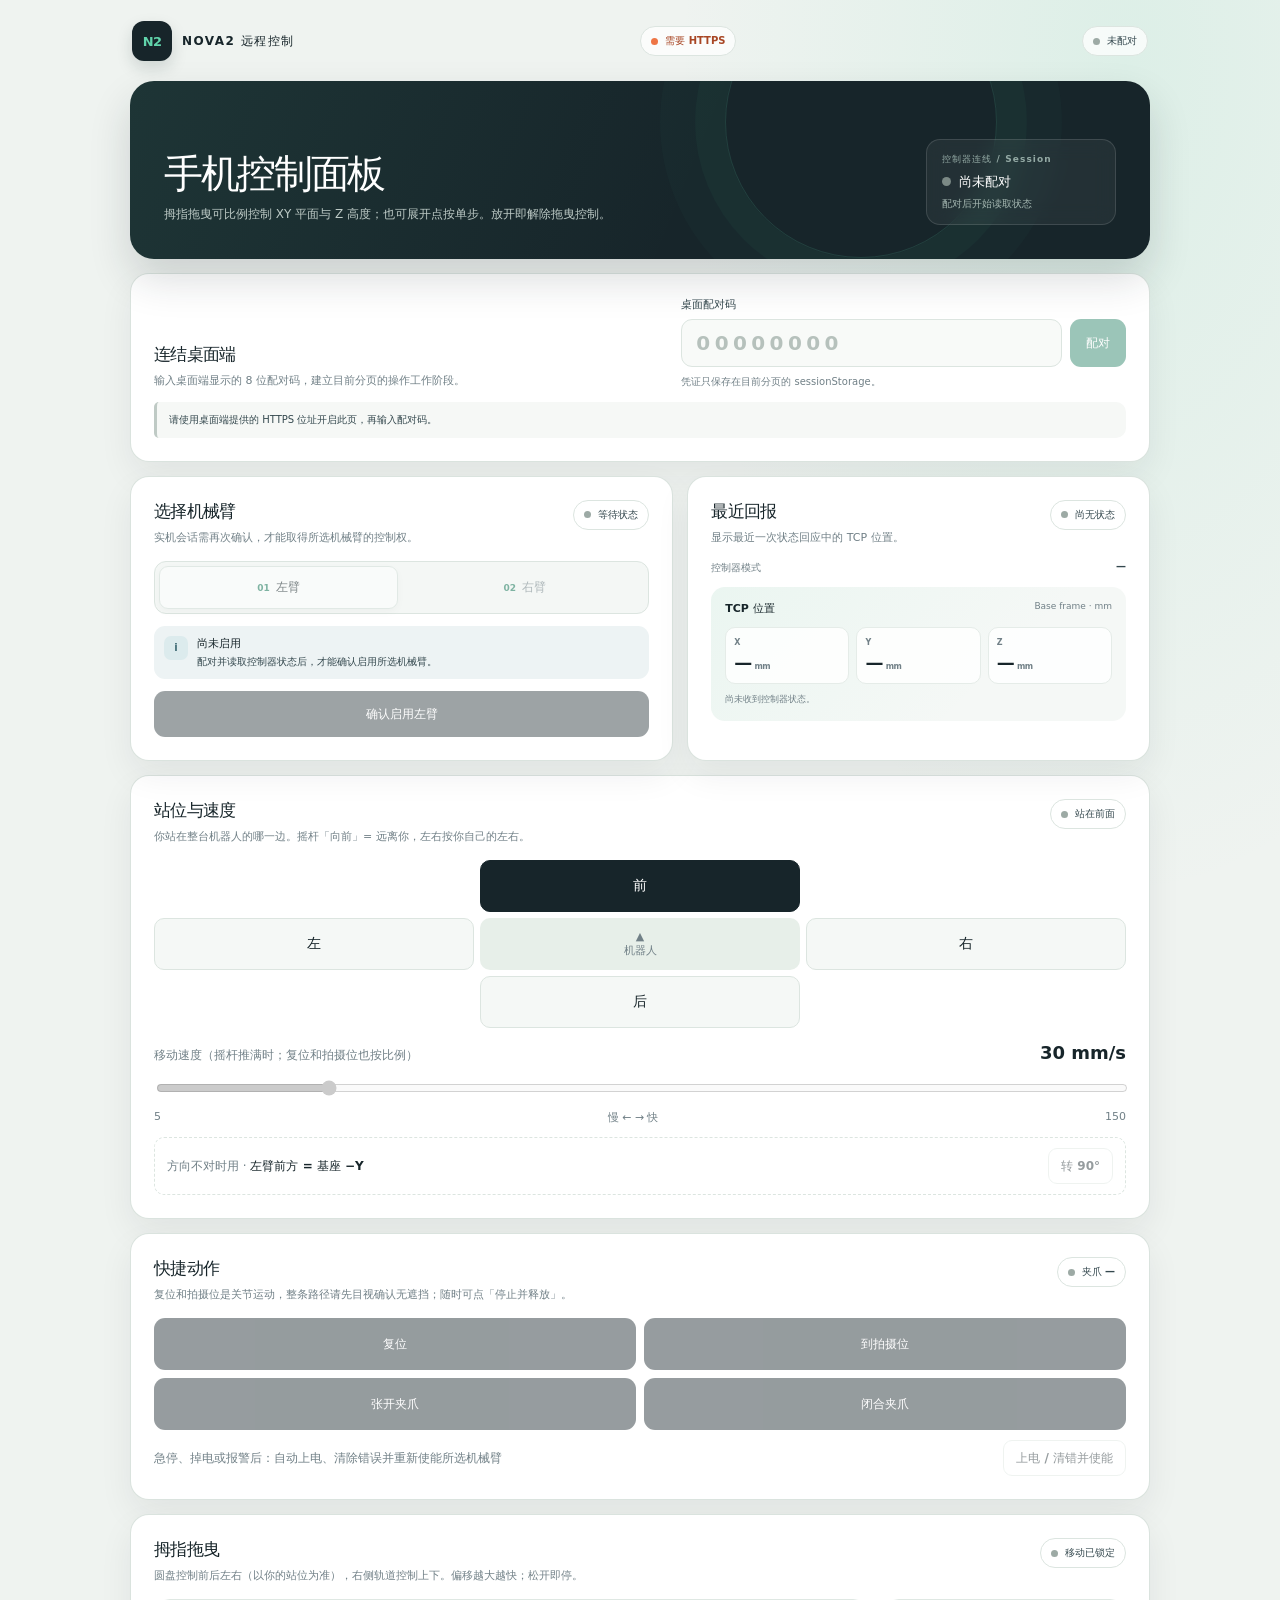
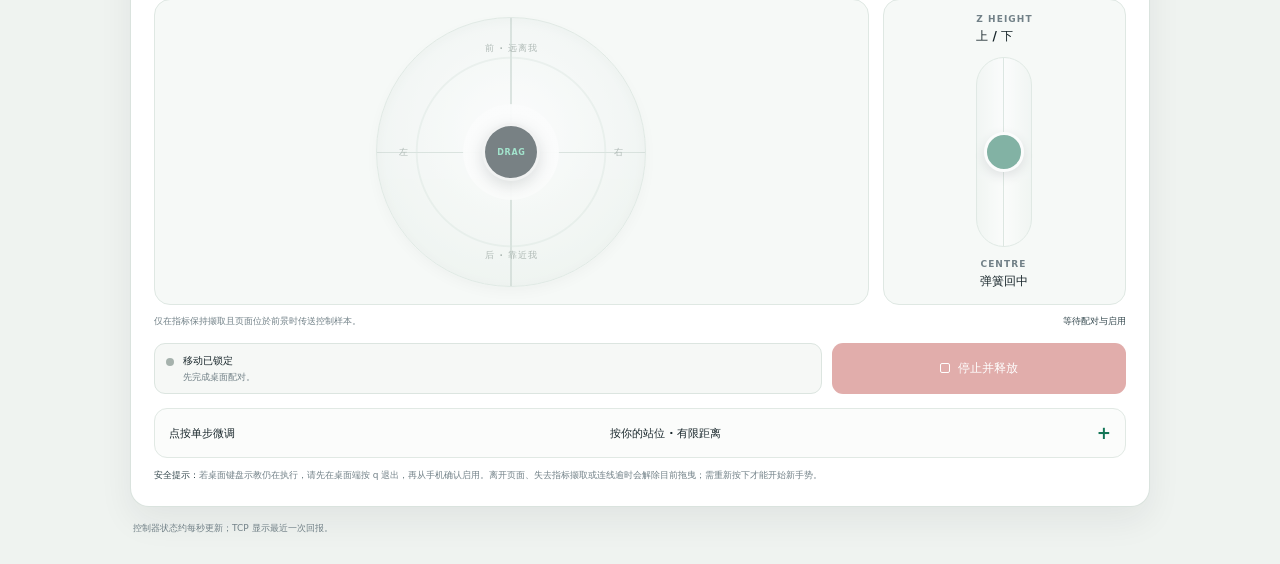
==== task_skills/mobile_remote.html @ 77308e6a "Add a phone remote for the Nova 2 arms with pairing and a Windows launcher Co-Authored-By: Claude Op" ====
<!doctype html>
<html lang="zh-Hans">
<head>
  <meta charset="utf-8">
  <meta name="viewport" content="width=device-width, initial-scale=1, viewport-fit=cover">
  <meta name="theme-color" content="#17252a">
  <title>Nova2｜手机控制面板</title>
  <style>
    :root {
      color-scheme: light;
      --ink: #17252a;
      --soft: #34484e;
      --muted: #718087;
      --paper: #eff3f0;
      --white: #fff;
      --line: #dce5e0;
      --green: #147657;
      --mint: #61d4ab;
      --green-pale: #e8f7ef;
      --orange: #ee7545;
      --orange-pale: #fff0e8;
      --red: #b83e38;
      --red-pale: #fff0ee;
      --shadow: 0 14px 34px rgba(23, 37, 42, .065);
      font-family: Inter, "Noto Sans TC", "PingFang TC", "Microsoft JhengHei", system-ui, sans-serif;
      font-synthesis: none;
      text-rendering: optimizeLegibility;
      -webkit-font-smoothing: antialiased;
      -moz-osx-font-smoothing: grayscale;
    }
    * { box-sizing: border-box; }
    body {
      min-width: 320px;
      min-height: 100vh;
      margin: 0;
      background:
        radial-gradient(ellipse at 88% 3%, rgba(97, 212, 171, .13), transparent 28rem),
        var(--paper);
      color: var(--ink);
    }
    button, input { font: inherit; }
    button { -webkit-tap-highlight-color: transparent; }
    button:focus-visible, input:focus-visible, [tabindex="0"]:focus-visible {
      outline: 3px solid rgba(20, 118, 87, .42);
      outline-offset: 3px;
    }
    [hidden] { display: none !important; }
    .shell {
      width: min(100% - 30px, 1020px);
      margin: 0 auto;
      padding: max(16px, env(safe-area-inset-top)) 0 max(28px, env(safe-area-inset-bottom));
    }
    .masthead {
      display: flex;
      align-items: center;
      justify-content: space-between;
      gap: 12px;
      padding: 5px 2px 20px;
    }
    .brand { display: flex; align-items: center; gap: 10px; min-width: 0; }
    .brand-mark {
      display: grid;
      width: 40px;
      height: 40px;
      flex: 0 0 auto;
      place-items: center;
      border-radius: 12px;
      background: var(--ink);
      color: var(--mint);
      font-size: 13px;
      font-weight: 900;
      letter-spacing: -.06em;
      box-shadow: 0 7px 16px rgba(23, 37, 42, .15);
    }
    .brand-name { display: block; font-size: 12px; font-weight: 900; letter-spacing: .12em; }
    .brand-caption { display: block; margin-top: 3px; color: var(--muted); font-size: 9px; font-weight: 800; letter-spacing: .15em; }
    .pill {
      display: inline-flex;
      align-items: center;
      gap: 7px;
      min-height: 30px;
      padding: 6px 10px;
      border: 1px solid var(--line);
      border-radius: 999px;
      background: rgba(255, 255, 255, .75);
      color: var(--soft);
      font-size: 10px;
      font-weight: 800;
      white-space: nowrap;
    }
    .pill::before { width: 7px; height: 7px; border-radius: 50%; background: #9daaa5; content: ""; }
    .pill.secure::before, .pill.live::before, .pill.ready::before { background: var(--green); }
    .pill.insecure { color: #a84624; }
    .pill.insecure::before, .pill.busy::before { background: var(--orange); }
    .pill.live, .pill.ready { border-color: #bde5d1; background: var(--green-pale); color: var(--green); }
    .pill.busy { border-color: #f0d2bf; background: var(--orange-pale); color: #a84624; }
    .pill.fault { border-color: #edc3be; background: var(--red-pale); color: var(--red); }
    .pill.fault::before { background: var(--red); }

    .hero {
      position: relative;
      display: flex;
      align-items: flex-end;
      justify-content: space-between;
      gap: 22px;
      overflow: hidden;
      min-height: 178px;
      padding: clamp(22px, 4vw, 34px);
      border-radius: 24px;
      background: linear-gradient(112deg, rgba(97, 212, 171, .09), transparent 56%), var(--ink);
      color: #fff;
      box-shadow: 0 20px 42px rgba(23, 37, 42, .16);
    }
    .hero::after {
      position: absolute;
      top: -95px;
      right: 15%;
      width: 270px;
      height: 270px;
      border: 1px solid rgba(97, 212, 171, .15);
      border-radius: 50%;
      box-shadow: 0 0 0 30px rgba(97, 212, 171, .035), 0 0 0 65px rgba(97, 212, 171, .025);
      content: "";
      pointer-events: none;
    }
    .hero-copy, .hero-status { position: relative; z-index: 1; }
    .eyebrow {
      margin: 0 0 8px;
      color: #92b7aa;
      font-size: 9px;
      font-weight: 900;
      letter-spacing: .18em;
      text-transform: uppercase;
    }
    h1, h2, h3, p { margin-top: 0; }
    .hero h1 { margin: 0; font-size: clamp(27px, 5vw, 39px); font-weight: 850; letter-spacing: -.06em; line-height: 1.08; }
    .hero-copy > p:last-child { max-width: 480px; margin: 10px 0 0; color: #bdcac6; font-size: 12px; line-height: 1.65; }
    .hero-status {
      min-width: 190px;
      padding: 13px 15px;
      border: 1px solid rgba(255, 255, 255, .13);
      border-radius: 14px;
      background: rgba(255, 255, 255, .055);
      backdrop-filter: blur(10px);
    }
    .hero-status-label { display: block; margin-bottom: 7px; color: #94aaa5; font-size: 9px; font-weight: 850; letter-spacing: .12em; }
    .hero-status-line { display: flex; align-items: center; gap: 8px; font-size: 13px; font-weight: 850; }
    .led { width: 9px; height: 9px; flex: 0 0 auto; border-radius: 50%; background: #7b8985; }
    .led.online { background: var(--mint); box-shadow: 0 0 12px rgba(97, 212, 171, .5); }
    .hero-status small { display: block; margin-top: 6px; color: #a6b8b2; font-size: 10px; }

    .panel {
      border: 1px solid rgba(216, 226, 221, .95);
      border-radius: 19px;
      background: var(--white);
      box-shadow: var(--shadow);
    }
    .pair-panel { margin-top: 14px; padding: clamp(17px, 3vw, 23px); }
    .pair-grid { display: grid; grid-template-columns: minmax(0, 1fr) minmax(250px, .88fr); align-items: end; gap: 22px; }
    .section-kicker { display: block; margin-bottom: 5px; color: var(--muted); font-size: 9px; font-weight: 900; letter-spacing: .15em; text-transform: uppercase; }
    .section-title { margin: 0; font-size: 17px; font-weight: 850; letter-spacing: -.04em; }
    .section-copy { margin: 6px 0 0; color: var(--muted); font-size: 11px; line-height: 1.55; }
    .code-label { display: block; margin-bottom: 7px; color: var(--soft); font-size: 11px; font-weight: 800; }
    .code-row { display: flex; gap: 8px; }
    .code-input {
      width: 100%;
      min-width: 0;
      height: 48px;
      padding: 0 14px;
      border: 1px solid var(--line);
      border-radius: 11px;
      background: #f8faf8;
      color: var(--ink);
      font-size: 20px;
      font-variant-numeric: tabular-nums;
      font-weight: 850;
      letter-spacing: .22em;
    }
    .code-input::placeholder { color: #b6c1bc; }
    .pair-help { margin: 7px 0 0; color: var(--muted); font-size: 10px; line-height: 1.5; }
    .paired {
      display: flex;
      align-items: center;
      gap: 11px;
      min-height: 51px;
      padding: 10px 13px;
      border: 1px solid #bfe6d3;
      border-radius: 12px;
      background: #f3fbf6;
    }
    .paired-icon {
      display: grid;
      width: 28px;
      height: 28px;
      flex: 0 0 auto;
      place-items: center;
      border-radius: 50%;
      background: #dff4e9;
      color: var(--green);
      font-weight: 900;
    }
    .paired strong { display: block; font-size: 11px; }
    .paired small { display: block; margin-top: 3px; color: var(--muted); font-size: 9px; }

    .button {
      display: inline-flex;
      align-items: center;
      justify-content: center;
      gap: 8px;
      min-height: 46px;
      padding: 0 16px;
      border: 0;
      border-radius: 11px;
      background: var(--ink);
      color: #fff;
      font-size: 12px;
      font-weight: 850;
      cursor: pointer;
      touch-action: manipulation;
      user-select: none;
      transition: background .14s ease, transform .14s ease, opacity .14s ease;
    }
    .button:hover:not(:disabled) { background: #2a4148; }
    .button:active:not(:disabled) { transform: translateY(1px) scale(.99); }
    .button:disabled { cursor: not-allowed; opacity: .42; }
    .button-green { background: var(--green); }
    .button-green:hover:not(:disabled) { background: #0f6348; }
    .button-red { background: var(--red); }
    .button-red:hover:not(:disabled) { background: #a4322e; }
    .button-block { width: 100%; }
    .button-short { min-height: 42px; flex: 0 0 auto; }
    .button-quiet { min-height: 38px; background: transparent; color: var(--soft); }
    .button-quiet:hover:not(:disabled) { background: #f1f5f2; color: var(--ink); }
    .notice {
      display: none;
      margin: 13px 0 0;
      padding: 10px 12px;
      border-left: 3px solid #bfcac5;
      border-radius: 5px 10px 10px 5px;
      background: #f6f8f6;
      color: var(--soft);
      font-size: 10px;
      line-height: 1.55;
      overflow-wrap: anywhere;
    }
    .notice.visible { display: block; }
    .notice.error { border-left-color: var(--red); background: var(--red-pale); color: #8f342e; }
    .notice.success { border-left-color: var(--green); background: var(--green-pale); color: #14583f; }

    .content-grid { display: grid; grid-template-columns: minmax(0, 1.08fr) minmax(285px, .92fr); gap: 14px; margin-top: 14px; }
    .control-panel, .feedback-panel { padding: clamp(17px, 3vw, 23px); }
    .panel-head { display: flex; align-items: flex-start; justify-content: space-between; gap: 10px; margin-bottom: 15px; }
    .panel-head .section-copy { max-width: 450px; }
    .arm-choices { display: grid; grid-template-columns: 1fr 1fr; gap: 7px; padding: 4px; border: 1px solid var(--line); border-radius: 12px; background: #f4f7f5; }
    .arm-choice {
      min-height: 43px;
      border: 1px solid transparent;
      border-radius: 9px;
      background: transparent;
      color: var(--muted);
      font-size: 12px;
      font-weight: 850;
      cursor: pointer;
      touch-action: manipulation;
    }
    .arm-choice[aria-pressed="true"] { border-color: #d0ddd7; background: #fff; color: var(--ink); box-shadow: 0 3px 8px rgba(23, 37, 42, .06); }
    .arm-choice:disabled { cursor: not-allowed; opacity: .52; }
    .arm-choice span { margin-right: 6px; color: var(--green); font-size: 9px; }
    .arm-hint { display: flex; align-items: flex-start; gap: 9px; min-height: 48px; margin: 12px 0; padding: 10px; border-radius: 11px; background: #edf3f4; color: var(--soft); font-size: 10px; line-height: 1.5; }
    .arm-hint b { display: block; margin-bottom: 2px; color: var(--ink); font-size: 11px; }
    .hint-dot { display: grid; width: 24px; height: 24px; flex: 0 0 auto; place-items: center; border-radius: 7px; background: #dcebed; color: #426d76; font-weight: 900; }

    .feedback-panel { display: flex; flex-direction: column; }
    .mode-row { display: flex; justify-content: space-between; gap: 12px; margin: 0 0 12px; }
    .mode-row span:first-child { color: var(--muted); font-size: 10px; font-weight: 700; }
    .mode-row span:last-child { color: var(--soft); font-size: 10px; font-weight: 850; text-align: right; }
    .pose-box { padding: 14px; border-radius: 14px; background: linear-gradient(135deg, rgba(97, 212, 171, .07), transparent 68%), #f5f8f6; }
    .pose-head { display: flex; justify-content: space-between; gap: 8px; margin-bottom: 11px; }
    .pose-head strong { font-size: 11px; }
    .pose-head span { color: var(--muted); font-size: 9px; }
    .pose-grid { display: grid; grid-template-columns: repeat(3, 1fr); gap: 7px; }
    .pose-cell { min-width: 0; padding: 10px 8px; border: 1px solid #e5ece8; border-radius: 10px; background: rgba(255, 255, 255, .86); }
    .pose-cell small { display: block; margin-bottom: 5px; color: var(--muted); font-size: 8px; font-weight: 900; letter-spacing: .13em; }
    .pose-cell strong { display: block; overflow: hidden; font-size: clamp(14px, 2vw, 18px); font-variant-numeric: tabular-nums; font-weight: 850; letter-spacing: -.04em; text-overflow: ellipsis; white-space: nowrap; }
    .pose-cell em { margin-left: 3px; color: var(--muted); font-size: 8px; font-style: normal; font-weight: 700; }
    .sync-copy { min-height: 14px; margin: 9px 0 0; color: var(--muted); font-size: 9px; line-height: 1.45; }
    .state-message { display: none; margin-top: 10px; padding: 9px 10px; border-radius: 9px; background: #f4f7f5; color: var(--soft); font-size: 10px; line-height: 1.5; overflow-wrap: anywhere; }
    .state-message.visible { display: block; }

    .joystick-panel { margin-top: 14px; padding: clamp(17px, 3vw, 23px); }
    .analog-head { display: flex; align-items: flex-start; justify-content: space-between; gap: 12px; margin-bottom: 15px; }
    .analog-head .section-copy { max-width: 490px; }
    .analog-grid { display: grid; grid-template-columns: minmax(0, 1fr) minmax(112px, .34fr); gap: 14px; }
    .pad-frame, .z-frame { position: relative; overflow: hidden; min-width: 0; border: 1px solid #dfe8e3; border-radius: 16px; background: #f6f9f7; }
    .pad-frame { display: grid; min-height: 276px; place-items: center; padding: 17px; }
    .xy-pad {
      position: relative;
      width: min(100%, 270px);
      aspect-ratio: 1;
      overflow: hidden;
      border: 1px solid #cfddd6;
      border-radius: 50%;
      background:
        radial-gradient(circle, rgba(255,255,255,.95) 0 25%, transparent 25.5%),
        radial-gradient(circle, transparent 0 49%, rgba(195, 213, 204, .42) 49.5% 50%, transparent 50.5%),
        linear-gradient(0deg, transparent calc(50% - .5px), rgba(164, 185, 175, .6) calc(50% - .5px), rgba(164, 185, 175, .6) calc(50% + .5px), transparent calc(50% + .5px)),
        linear-gradient(90deg, transparent calc(50% - .5px), rgba(164, 185, 175, .6) calc(50% - .5px), rgba(164, 185, 175, .6) calc(50% + .5px), transparent calc(50% + .5px)),
        radial-gradient(circle at 50% 42%, #fff, #eaf1ed 77%);
      box-shadow: inset 0 2px 12px rgba(23, 37, 42, .045), 0 5px 14px rgba(23, 37, 42, .06);
      touch-action: none;
      user-select: none;
      -webkit-user-select: none;
    }
    .xy-pad.locked, .z-track.locked { opacity: .56; }
    .pad-label { position: absolute; z-index: 1; color: #788982; font-size: 9px; font-weight: 900; letter-spacing: .1em; pointer-events: none; user-select: none; }
    .pad-label.top { top: 9%; left: 50%; transform: translateX(-50%); }
    .pad-label.bottom { bottom: 9%; left: 50%; transform: translateX(-50%); }
    .pad-label.left { top: 50%; left: 8%; transform: translateY(-50%); }
    .pad-label.right { top: 50%; right: 8%; transform: translateY(-50%); }
    .pad-center { position: absolute; top: 50%; left: 50%; width: 7px; height: 7px; border: 2px solid #a6b8ae; border-radius: 50%; background: #fff; transform: translate(-50%, -50%); pointer-events: none; }
    .joystick-knob {
      position: absolute;
      top: 50%;
      left: 50%;
      display: grid;
      width: 58px;
      height: 58px;
      place-items: center;
      border: 3px solid rgba(255, 255, 255, .92);
      border-radius: 50%;
      background: var(--ink);
      color: var(--mint);
      box-shadow: 0 5px 15px rgba(23, 37, 42, .24);
      font-size: 8px;
      font-weight: 900;
      letter-spacing: .09em;
      transform: translate(calc(-50% + var(--knob-x, 0px)), calc(-50% + var(--knob-y, 0px)));
      transition: box-shadow .12s ease;
      pointer-events: none;
    }
    .joystick-knob.active { box-shadow: 0 0 0 7px rgba(20, 118, 87, .12), 0 5px 15px rgba(23, 37, 42, .22); }
    .z-frame { display: flex; min-height: 276px; flex-direction: column; align-items: center; justify-content: space-between; padding: 14px 10px; }
    .z-label { color: var(--muted); font-size: 9px; font-weight: 900; letter-spacing: .12em; }
    .z-label b { display: block; margin-top: 4px; color: var(--ink); font-size: 12px; letter-spacing: 0; }
    .z-track {
      position: relative;
      width: 56px;
      min-height: 176px;
      flex: 1;
      margin: 12px 0;
      border: 1px solid #cfddd6;
      border-radius: 999px;
      background:
        linear-gradient(90deg, transparent calc(50% - .5px), #c8d8d0 calc(50% - .5px), #c8d8d0 calc(50% + .5px), transparent calc(50% + .5px)),
        linear-gradient(90deg, #edf3ef, #fff 50%, #edf3ef);
      touch-action: none;
      user-select: none;
      -webkit-user-select: none;
    }
    .z-center { position: absolute; top: 50%; left: 50%; width: 8px; height: 8px; border: 2px solid #a6b8ae; border-radius: 50%; background: white; transform: translate(-50%, -50%); pointer-events: none; }
    .z-knob {
      position: absolute;
      top: 50%;
      left: 50%;
      width: 40px;
      height: 40px;
      border: 3px solid #fff;
      border-radius: 50%;
      background: #287b62;
      box-shadow: 0 4px 11px rgba(23, 37, 42, .2);
      transform: translate(-50%, calc(-50% + var(--z-knob-y, 0px)));
      pointer-events: none;
    }
    .analog-caption { display: flex; align-items: center; justify-content: space-between; gap: 10px; margin-top: 10px; color: var(--muted); font-size: 9px; line-height: 1.5; }
    .contact-state { color: var(--soft); font-weight: 800; text-align: right; }
    .contact-state.lost { color: var(--red); }
    .lock-row { display: grid; grid-template-columns: minmax(0, 1fr) minmax(175px, .44fr); gap: 10px; margin-top: 14px; }
    .motion-lock {
      display: flex;
      align-items: flex-start;
      gap: 9px;
      min-height: 48px;
      padding: 10px 11px;
      border: 1px solid var(--line);
      border-radius: 11px;
      background: #f6f8f6;
    }
    .lock-dot { width: 8px; height: 8px; flex: 0 0 auto; margin-top: 4px; border-radius: 50%; background: #a6b2ad; }
    .motion-lock.ready { border-color: #bce5d2; background: #f2fbf6; }
    .motion-lock.ready .lock-dot { background: var(--green); }
    .motion-lock.busy .lock-dot { background: var(--orange); }
    .motion-lock.fault .lock-dot { background: var(--red); }
    .motion-lock strong { display: block; font-size: 10px; }
    .motion-lock small { display: block; margin-top: 3px; color: var(--muted); font-size: 9px; line-height: 1.4; }
    .stop-square { width: 10px; height: 10px; border: 1.5px solid currentColor; border-radius: 2px; }
    details.tap-panel { margin-top: 14px; border: 1px solid #e1e9e4; border-radius: 13px; background: #fbfcfb; }
    .tap-panel summary { display: flex; align-items: center; justify-content: space-between; min-height: 48px; padding: 0 14px; color: var(--ink); font-size: 11px; font-weight: 850; cursor: pointer; list-style: none; }
    .tap-panel summary::-webkit-details-marker { display: none; }
    .tap-panel summary::after { color: var(--green); content: "+"; font-size: 17px; }
    .tap-panel[open] summary::after { content: "−"; }
    .tap-content { padding: 0 13px 14px; }
    .step-head { display: flex; align-items: center; justify-content: space-between; gap: 10px; margin: 2px 0 10px; }
    .step-head small { color: var(--muted); font-size: 9px; }
    .step-selector { display: flex; gap: 4px; padding: 3px; border: 1px solid var(--line); border-radius: 9px; background: #f5f8f6; }
    .step-choice { min-width: 45px; min-height: 32px; padding: 0 7px; border: 0; border-radius: 7px; background: transparent; color: var(--muted); font-size: 9px; font-weight: 850; cursor: pointer; touch-action: manipulation; }
    .step-choice[aria-pressed="true"] { background: var(--ink); color: #fff; }
    .axis-list { display: grid; gap: 7px; }
    .axis-row { display: grid; grid-template-columns: 58px 1fr 1fr; align-items: center; gap: 7px; min-height: 51px; padding: 5px; border: 1px solid #e7ede9; border-radius: 10px; background: #fff; }
    .axis-name { display: flex; align-items: center; gap: 7px; padding-left: 4px; color: var(--ink); font-size: 10px; font-weight: 900; }
    .axis-dot { width: 7px; height: 7px; border-radius: 2px; background: var(--orange); transform: rotate(45deg); }
    .axis-row:nth-child(2) .axis-dot { background: #438b9d; }
    .axis-row:nth-child(3) .axis-dot { background: var(--green); }
    .move-button { display: flex; align-items: center; justify-content: center; gap: 7px; min-height: 39px; border: 1px solid #dbe4df; border-radius: 8px; background: #fff; color: var(--soft); font-size: 11px; font-weight: 850; cursor: pointer; touch-action: manipulation; user-select: none; transition: background .12s ease, opacity .12s ease; }
    .move-button:hover:not(:disabled) { border-color: #9ccbb7; background: #f1faf5; }
    .move-button:disabled { cursor: not-allowed; opacity: .38; }
    .move-symbol { color: var(--green); font-size: 14px; }
    .safety-note { margin: 11px 0 0; color: var(--muted); font-size: 9px; line-height: 1.55; }
    .safety-note strong { color: var(--soft); }
    .page-footer { display: flex; align-items: center; justify-content: space-between; gap: 10px; margin-top: 15px; padding: 0 3px; color: var(--muted); font-size: 9px; line-height: 1.5; }
    .footer-mark { color: #98a6a0; font-weight: 900; letter-spacing: .11em; }

    .scrim { position: fixed; z-index: 10; inset: 0; display: grid; place-items: center; padding: 18px; background: rgba(14, 25, 29, .66); backdrop-filter: blur(5px); }
    .dialog { width: min(100%, 420px); padding: 23px; border: 1px solid rgba(255, 255, 255, .4); border-radius: 21px; background: #fff; box-shadow: 0 28px 70px rgba(0, 0, 0, .25); }
    .dialog-mark { display: grid; width: 39px; height: 39px; margin-bottom: 13px; place-items: center; border-radius: 12px; background: var(--orange-pale); color: #a84624; font-size: 17px; font-weight: 900; }
    .dialog h2 { margin: 0 0 8px; font-size: 19px; letter-spacing: -.04em; }
    .dialog p { margin: 0 0 14px; color: var(--muted); font-size: 11px; line-height: 1.7; }
    .dialog-note { padding: 10px 11px; border-radius: 10px; background: #f3f6f4; color: var(--soft); font-size: 10px; }
    .dialog-actions { display: grid; grid-template-columns: 1fr 1fr; gap: 8px; margin-top: 16px; }

    @media (max-width: 720px) {
      .shell { width: min(100% - 22px, 560px); }
      .masthead { padding-bottom: 14px; }
      .hero { min-height: 0; align-items: stretch; flex-direction: column; gap: 16px; border-radius: 20px; }
      .hero-status { width: 100%; min-width: 0; }
      .hero::after { top: -140px; right: -75px; }
      .pair-grid, .content-grid { grid-template-columns: 1fr; }
      .pair-grid { gap: 12px; }
      .content-grid { gap: 11px; margin-top: 11px; }
      .panel, .pair-panel, .control-panel, .feedback-panel, .joystick-panel { border-radius: 16px; }
      .joystick-panel { margin-top: 11px; }
      .analog-grid { grid-template-columns: minmax(0, 1fr) 100px; gap: 9px; }
      .pad-frame, .z-frame { min-height: 245px; }
      .xy-pad { width: min(100%, 240px); }
      .z-track { min-height: 156px; }
      .lock-row { grid-template-columns: 1fr; }
      .button-red { min-height: 52px; }
      .page-footer { align-items: flex-start; flex-direction: column; gap: 3px; }
    }
    @media (max-width: 390px) {
      .shell { width: min(100% - 18px, 560px); }
      .analog-grid { grid-template-columns: minmax(0, 1fr) 82px; gap: 7px; }
      .pad-frame, .z-frame { min-height: 218px; }
      .xy-pad { width: min(100%, 205px); }
      .joystick-knob { width: 52px; height: 52px; }
      .z-track { width: 49px; min-height: 138px; }
      .z-knob { width: 37px; height: 37px; }
      .pad-label { font-size: 8px; }
      .axis-row { grid-template-columns: 52px 1fr 1fr; gap: 5px; }
      .axis-name { gap: 5px; padding-left: 2px; }
      .move-button { gap: 5px; font-size: 10px; }
      .pose-cell { padding: 9px 6px; }
      .pose-cell strong { font-size: 14px; }
    }
    @media (prefers-reduced-motion: reduce) {
      *, *::before, *::after { scroll-behavior: auto !important; transition-duration: .01ms !important; }
    }
    .active-meta { display: none; }
    .active-meta strong { color: var(--ink); font-size: 12px; font-weight: 900; }
    .active-meta span { color: var(--muted); font-size: 9px; font-weight: 800; }
    #activePhaseLabel { margin-left: auto; padding: 5px 8px; border-radius: 999px; background: #f0f4f1; color: var(--soft); }
    body.control-active main { display: flex; flex-direction: column; }
    body.control-active .hero { display: none; }
    body.control-active .pair-panel { order: 0; margin-top: 2px; padding: 8px 10px; border-radius: 12px; }
    body.control-active .pair-grid { display: block; }
    body.control-active .pair-grid > div:first-child { display: none; }
    body.control-active .paired { min-height: 0; padding: 6px 8px; border: 0; background: transparent; }
    body.control-active .paired-icon { width: 23px; height: 23px; }
    body.control-active .paired small { display: none; }
    body.control-active .notice { margin-top: 6px; padding: 6px 8px; font-size: 9px; }
    body.control-active .joystick-panel { order: 1; margin-top: 9px; padding: 12px; border-radius: 15px; }
    body.control-active .active-meta { display: flex; align-items: center; gap: 9px; margin-bottom: 8px; padding-bottom: 8px; border-bottom: 1px solid #e7ede9; }
    body.control-active .analog-head { margin-bottom: 8px; }
    body.control-active .analog-head .section-copy { margin-top: 4px; }
    body.control-active .content-grid { order: 4; grid-template-columns: 1fr; margin-top: 9px; }
    body.control-active .control-panel { display: none; }
    body.control-active .feedback-panel { padding: 13px; }
    body.control-active .feedback-panel .panel-head { margin-bottom: 8px; }
    body.control-active .feedback-panel .mode-row,
    body.control-active .feedback-panel #phaseBadge,
    body.control-active .safety-note { display: none; }
    body.control-active .pose-box { padding: 10px; }
    body.control-active .analog-caption { margin-top: 6px; }
    body.control-active .lock-row { margin-top: 9px; }
    body.control-active .motion-lock { min-height: 42px; padding: 8px 9px; }
    body.control-active .button-red { min-height: 46px; }
    body.control-active details.tap-panel { margin-top: 9px; }
    body.control-active .tap-panel summary { min-height: 42px; }
    .seg { display: grid; grid-auto-flow: column; grid-auto-columns: 1fr; gap: 4px; padding: 3px; border: 1px solid var(--line); border-radius: 10px; background: #f5f8f6; margin-top: 10px; }
    .seg button { min-height: 40px; border: 0; border-radius: 8px; background: transparent; color: var(--muted); font-size: 13px; font-weight: 800; cursor: pointer; touch-action: manipulation; }
    .seg button small { display: block; font-size: 10px; font-weight: 600; opacity: .8; }
    .seg button[aria-pressed="true"] { background: var(--ink); color: #fff; }
    .seg button:disabled { opacity: .45; cursor: not-allowed; }
    .view-grid { display: grid; grid-template-columns: 1fr 1fr 1fr; grid-template-rows: auto auto auto; gap: 6px; margin-top: 10px; }
    .view-grid button { min-height: 52px; border: 1px solid var(--line); border-radius: 10px; background: #f5f8f6; color: var(--ink); font-size: 14px; font-weight: 800; cursor: pointer; touch-action: manipulation; }
    .view-grid button small { display: block; font-size: 10px; font-weight: 600; color: var(--muted); }
    .view-grid button[aria-pressed="true"] { background: var(--ink); color: #fff; border-color: var(--ink); }
    .view-grid button[aria-pressed="true"] small { color: #d6e2dc; }
    .view-grid .v-front { grid-column: 2; grid-row: 1; }
    .view-grid .v-left { grid-column: 1; grid-row: 2; }
    .view-grid .v-right { grid-column: 3; grid-row: 2; }
    .view-grid .v-back { grid-column: 2; grid-row: 3; }
    .view-grid .robot { grid-column: 2; grid-row: 2; display: grid; place-items: center; border-radius: 10px; background: #e7efe9; color: var(--muted); font-size: 11px; font-weight: 800; text-align: center; min-height: 52px; }
    .sub-label { margin-top: 14px; font-size: 12px; font-weight: 800; color: var(--muted); }
    .calib-row { display: flex; align-items: center; justify-content: space-between; gap: 10px; margin-top: 12px; padding: 10px 12px; border: 1px dashed var(--line); border-radius: 10px; font-size: 12px; color: var(--muted); }
    .calib-row b { color: var(--ink); }
    .quick-grid { display: grid; grid-template-columns: 1fr 1fr; gap: 8px; margin-top: 10px; }
    .quick-grid .button { min-height: 52px; }
    .small-button { min-height: 36px; padding: 0 12px; border: 1px solid var(--line); border-radius: 9px; background: #fff; color: var(--ink); font-size: 12px; font-weight: 800; cursor: pointer; white-space: nowrap; }
    .small-button:disabled, .quick-grid .button:disabled { opacity: .45; cursor: not-allowed; }
    .extra-panel { margin-top: 14px; padding: clamp(17px, 3vw, 23px); }
    body.control-active .extra-panel { order: 3; margin-top: 9px; }
    body.control-active .quick-panel { order: 2; }
    .speed-row { display: flex; align-items: baseline; justify-content: space-between; gap: 10px; margin-top: 14px; }
    .speed-row .sub-label { margin-top: 0; }
    .speed-row b { font-size: 18px; color: var(--ink); white-space: nowrap; }
    .speed-slider { width: 100%; height: 36px; margin-top: 6px; accent-color: var(--ink); touch-action: pan-y; }
    .speed-scale { display: flex; justify-content: space-between; font-size: 11px; color: var(--muted); }
    .quick-foot { display: flex; align-items: center; justify-content: space-between; gap: 10px; margin-top: 10px; font-size: 12px; color: var(--muted); }
  </style>
</head>
<body>
  <div class="shell">
    <header class="masthead">
      <div class="brand" aria-label="Nova2 手机控制面板">
        <div class="brand-mark" aria-hidden="true">N2</div>
        <div>
          <span class="brand-name">NOVA2 远程控制</span>
        </div>
      </div>
      <span id="secureBadge" class="pill">检查连线</span>
      <span id="connectionPill" class="pill">尚未配对</span>
    </header>

    <main>
      <section class="hero" aria-labelledby="pageTitle">
        <div class="hero-copy">
          <h1 id="pageTitle">手机控制面板</h1>
          <p>拇指拖曳可比例控制 XY 平面与 Z 高度；也可展开点按单步。放开即解除拖曳控制。</p>
        </div>
        <div class="hero-status">
          <span class="hero-status-label">控制器连线 / Session</span>
          <div class="hero-status-line"><span id="connectionLed" class="led" aria-hidden="true"></span><span id="connectionText">尚未配对</span></div>
          <small id="connectionDetail">配对后开始读取状态</small>
        </div>
      </section>

      <section class="panel pair-panel" aria-labelledby="pairTitle">
        <div class="pair-grid">
          <div>
            <h2 id="pairTitle" class="section-title">连结桌面端</h2>
            <p class="section-copy">输入桌面端显示的 8 位配对码，建立目前分页的操作工作阶段。</p>
          </div>
          <div>
            <form id="pairForm" autocomplete="off">
              <label class="code-label" for="pairCode">桌面配对码</label>
              <div class="code-row">
                <input id="pairCode" class="code-input" name="code" type="text" inputmode="numeric"
                  autocomplete="one-time-code" pattern="[0-9]{8}" maxlength="8" minlength="8"
                  placeholder="00000000" required aria-describedby="pairHelp">
                <button id="pairButton" class="button button-green button-short" type="submit" disabled>配对</button>
              </div>
              <p id="pairHelp" class="pair-help">凭证只保存在目前分页的 sessionStorage。</p>
            </form>
            <div id="pairedPanel" class="paired" hidden>
              <span class="paired-icon" aria-hidden="true">✓</span>
              <div><strong>已与桌面端配对</strong><small>工作阶段凭证保存在目前分页。</small></div>
            </div>
          </div>
        </div>
        <p id="notice" class="notice visible" role="status" aria-live="polite">请使用桌面端提供的 HTTPS 位址开启此页，再输入配对码。</p>
      </section>

      <div class="content-grid">
        <section class="panel control-panel" aria-labelledby="armTitle">
          <div class="panel-head">
            <div>
              <h2 id="armTitle" class="section-title">选择机械臂</h2>
              <p class="section-copy">实机会话需再次确认，才能取得所选机械臂的控制权。</p>
            </div>
            <span id="liveBadge" class="pill">等待状态</span>
          </div>
          <div id="armChoices" class="arm-choices" role="group" aria-label="选择机械臂">
            <button class="arm-choice" type="button" data-arm="left" aria-pressed="true"><span>01</span>左臂</button>
            <button class="arm-choice" type="button" data-arm="right" aria-pressed="false"><span>02</span>右臂</button>
          </div>
          <div class="arm-hint">
            <span class="hint-dot" aria-hidden="true">i</span>
            <div><b id="armSummaryTitle">尚未启用</b><span id="armSummaryText">配对并读取控制器状态后，才能确认启用所选机械臂。</span></div>
          </div>
          <button id="openButton" class="button button-block" type="button" disabled>确认启用左臂</button>
        </section>

        <section class="panel feedback-panel" aria-labelledby="feedbackTitle">
          <div class="panel-head">
            <div>
              <h2 id="feedbackTitle" class="section-title">最近回报</h2>
              <p class="section-copy">显示最近一次状态回应中的 TCP 位置。</p>
            </div>
            <span id="phaseBadge" class="pill">尚无状态</span>
          </div>
          <div class="mode-row"><span>控制器模式</span><span id="modeValue">—</span></div>
          <div class="pose-box">
            <div class="pose-head"><strong>TCP 位置</strong><span>Base frame · mm</span></div>
            <div class="pose-grid" aria-label="最近回报的 TCP XYZ 座标">
              <div class="pose-cell"><small>X</small><strong><span id="poseX">—</span><em>mm</em></strong></div>
              <div class="pose-cell"><small>Y</small><strong><span id="poseY">—</span><em>mm</em></strong></div>
              <div class="pose-cell"><small>Z</small><strong><span id="poseZ">—</span><em>mm</em></strong></div>
            </div>
            <p id="syncCopy" class="sync-copy">尚未收到控制器状态。</p>
          </div>
          <p id="stateMessage" class="state-message" aria-live="polite"></p>
        </section>
      </div>

      <section class="panel extra-panel" aria-labelledby="viewTitle">
        <div class="panel-head">
          <div>
            <h2 id="viewTitle" class="section-title">站位与速度</h2>
            <p class="section-copy">你站在整台机器人的哪一边。摇杆「向前」= 远离你，左右按你自己的左右。</p>
          </div>
          <span id="viewBadge" class="pill">站在前面</span>
        </div>
        <div class="view-grid" role="group" aria-label="我站在机器人的哪一侧（俯视，机器人朝上）">
          <button class="v-front view-choice" type="button" data-view="front" aria-pressed="true">前</button>
          <button class="v-left view-choice" type="button" data-view="left" aria-pressed="false">左</button>
          <div class="robot" aria-hidden="true">▲<br>机器人</div>
          <button class="v-right view-choice" type="button" data-view="right" aria-pressed="false">右</button>
          <button class="v-back view-choice" type="button" data-view="back" aria-pressed="false">后</button>
        </div>
        <div class="speed-row">
          <span class="sub-label">移动速度（摇杆推满时；复位和拍摄位也按比例）</span>
          <b id="speedValue">30 mm/s</b>
        </div>
        <input id="speedSlider" class="speed-slider" type="range" min="5" max="150" step="5" value="30" aria-label="移动速度 mm/s">
        <div class="speed-scale"><span>5</span><span>慢 ← → 快</span><span>150</span></div>
        <div class="calib-row">
          <span>方向不对时用 · <b id="frontText">左臂前方 = 基座 −Y</b></span>
          <button id="rotateFront" class="small-button" type="button">转 90°</button>
        </div>
      </section>

      <section class="panel extra-panel quick-panel" aria-labelledby="quickTitle">
        <div class="panel-head">
          <div>
            <h2 id="quickTitle" class="section-title">快捷动作</h2>
            <p class="section-copy">复位和拍摄位是关节运动，整条路径请先目视确认无遮挡；随时可点「停止并释放」。</p>
          </div>
          <span id="gripperBadge" class="pill">夹爪 —</span>
        </div>
        <div class="quick-grid">
          <button id="homeButton" class="button" type="button" disabled>复位</button>
          <button id="cameraButton" class="button" type="button" disabled>到拍摄位</button>
          <button id="gripOpenButton" class="button" type="button" disabled>张开夹爪</button>
          <button id="gripCloseButton" class="button" type="button" disabled>闭合夹爪</button>
        </div>
        <div class="quick-foot">
          <span id="recoverText">急停、掉电或报警后：自动上电、清除错误并重新使能所选机械臂</span>
          <button id="recoverButton" class="small-button" type="button" disabled>上电 / 清错并使能</button>
        </div>
      </section>

      <section class="panel joystick-panel" aria-labelledby="driveTitle">
        <div id="activeMeta" class="active-meta">
          <strong id="activeArmLabel">未启用</strong>
          <span id="activeModeLabel">RobotMode —</span>
          <span id="activePhaseLabel">尚无状态</span>
        </div>
        <div class="analog-head">
          <div>
            <h2 id="driveTitle" class="section-title">拇指拖曳</h2>
            <p class="section-copy">圆盘控制前后左右（以你的站位为准），右侧轨道控制上下。偏移越大越快；松开即停。</p>
          </div>
          <span id="driveBadge" class="pill">移动已锁定</span>
        </div>
        <div class="analog-grid" aria-label="连续 XYZ 拖曳控制">
          <div class="pad-frame">
            <div id="xyPad" class="xy-pad locked" tabindex="0" role="application" aria-label="按住并拖曳控制 X 与 Y；放开即停止">
              <span class="pad-label top">前 · 远离我</span>
              <span class="pad-label bottom">后 · 靠近我</span>
              <span class="pad-label left">左</span>
              <span class="pad-label right">右</span>
              <span class="pad-center" aria-hidden="true"></span>
              <span id="xyKnob" class="joystick-knob" aria-hidden="true">DRAG</span>
            </div>
          </div>
          <div class="z-frame">
            <div class="z-label">Z HEIGHT<b>上 / 下</b></div>
            <div id="zTrack" class="z-track locked" tabindex="0" role="application" aria-label="按住并上下拖曳控制 Z；放开即停止">
              <span class="z-center" aria-hidden="true"></span>
              <span id="zKnob" class="z-knob" aria-hidden="true"></span>
            </div>
            <div class="z-label">CENTRE<b>弹簧回中</b></div>
          </div>
        </div>
        <div class="analog-caption">
          <span>仅在指标保持撷取且页面位於前景时传送控制样本。</span>
          <span id="contactState" class="contact-state">等待配对与启用</span>
        </div>
        <div class="lock-row">
          <div id="motionLock" class="motion-lock" role="status" aria-live="polite">
            <span class="lock-dot" aria-hidden="true"></span>
            <div><strong id="lockTitle">移动已锁定</strong><small id="lockDetail">先完成配对并确认启用。</small></div>
          </div>
          <button id="stopButton" class="button button-red button-block" type="button" disabled><span class="stop-square" aria-hidden="true"></span><span id="stopLabel">停止并释放</span></button>
        </div>

        <details class="tap-panel">
          <summary>点按单步微调 <span>按你的站位 · 有限距离</span></summary>
          <div class="tap-content">
            <div class="step-head">
              <small>点按一次只送出一个步进</small>
              <div class="step-selector" role="group" aria-label="每次步进距离">
                <button class="step-choice" type="button" data-step="0.5" aria-pressed="false">0.5 mm</button>
                <button class="step-choice" type="button" data-step="1" aria-pressed="true">1 mm</button>
                <button class="step-choice" type="button" data-step="5" aria-pressed="false">5 mm</button>
              </div>
            </div>
            <div class="axis-list">
              <div class="axis-row">
                <div class="axis-name"><span class="axis-dot" aria-hidden="true"></span>左右</div>
                <button class="move-button" type="button" data-axis="X" data-direction="-1" aria-label="向左移动"><span class="move-symbol" aria-hidden="true">←</span><span>左</span></button>
                <button class="move-button" type="button" data-axis="X" data-direction="1" aria-label="向右移动"><span>右</span><span class="move-symbol" aria-hidden="true">→</span></button>
              </div>
              <div class="axis-row">
                <div class="axis-name"><span class="axis-dot" aria-hidden="true"></span>前后</div>
                <button class="move-button" type="button" data-axis="Y" data-direction="-1" aria-label="向后（靠近我）移动"><span class="move-symbol" aria-hidden="true">↓</span><span>后</span></button>
                <button class="move-button" type="button" data-axis="Y" data-direction="1" aria-label="向前（远离我）移动"><span>前</span><span class="move-symbol" aria-hidden="true">↑</span></button>
              </div>
              <div class="axis-row">
                <div class="axis-name"><span class="axis-dot" aria-hidden="true"></span>上下</div>
                <button class="move-button" type="button" data-axis="Z" data-direction="-1" aria-label="向下移动"><span class="move-symbol" aria-hidden="true">−</span><span>下</span></button>
                <button class="move-button" type="button" data-axis="Z" data-direction="1" aria-label="向上移动"><span>上</span><span class="move-symbol" aria-hidden="true">+</span></button>
              </div>
            </div>
          </div>
        </details>
        <p class="safety-note"><strong>安全提示：</strong>若桌面键盘示教仍在执行，请先在桌面端按 q 退出，再从手机确认启用。离开页面、失去指标撷取或连线逾时会解除目前拖曳；需重新按下才能开始新手势。</p>
      </section>

      <footer class="page-footer"><span>控制器状态约每秒更新；TCP 显示最近一次回报。</span></footer>
    </main>
  </div>

  <div id="openDialog" class="scrim" role="presentation" hidden>
    <section class="dialog" role="dialog" aria-modal="true" aria-labelledby="confirmTitle" aria-describedby="confirmCopy">
      <div class="dialog-mark" aria-hidden="true">!</div>
      <h2 id="confirmTitle">确认启用机械臂？</h2>
      <p id="confirmCopy">此操作会在实机工作阶段中启用所选机械臂并取得控制权。请确认周围安全，且桌面键盘示教已退出。</p>
      <div class="dialog-note">将启用：<strong id="confirmArm">左臂</strong>。如需中止，随时点按「停止并释放」。</div>
      <div class="dialog-actions">
        <button id="cancelOpen" class="button button-quiet" type="button">返回</button>
        <button id="confirmOpen" class="button button-green" type="button">确认启用</button>
      </div>
    </section>
  </div>

  <script>
    (() => {
      "use strict";

      const TOKEN_KEY = "nova2_remote_token";
      const DRIVE_PERIOD_MS = 90;
      const CONTACT_TIMEOUT_MS = 420;
      const DEAD_ZONE = 0.055;
      const phases = {
        idle: "待命",
        opening: "启用中",
        ready: "就绪",
        moving: "移动中",
        driving: "拖曳中",
        settling: "稳定中",
        stopping: "停止中",
        fault: "故障"
      };
      const modes = {
        1: "初始化", 2: "安全锁定", 3: "未上电", 4: "未使能",
        5: "已使能空闲", 6: "拖动", 7: "运行中", 8: "轨迹记录",
        9: "警报", 10: "暂停", 11: "点动"
      };
      const el = {
        secureBadge: document.getElementById("secureBadge"),
        connectionLed: document.getElementById("connectionLed"),
        connectionText: document.getElementById("connectionText"),
        connectionDetail: document.getElementById("connectionDetail"),
        connectionPill: document.getElementById("connectionPill"),
        pairForm: document.getElementById("pairForm"),
        pairCode: document.getElementById("pairCode"),
        pairButton: document.getElementById("pairButton"),
        pairedPanel: document.getElementById("pairedPanel"),
        notice: document.getElementById("notice"),
        liveBadge: document.getElementById("liveBadge"),
        armChoices: Array.from(document.querySelectorAll(".arm-choice")),
        armSummaryTitle: document.getElementById("armSummaryTitle"),
        armSummaryText: document.getElementById("armSummaryText"),
        openButton: document.getElementById("openButton"),
        phaseBadge: document.getElementById("phaseBadge"),
        modeValue: document.getElementById("modeValue"),
        activeArmLabel: document.getElementById("activeArmLabel"),
        activeModeLabel: document.getElementById("activeModeLabel"),
        activePhaseLabel: document.getElementById("activePhaseLabel"),
        poseX: document.getElementById("poseX"),
        poseY: document.getElementById("poseY"),
        poseZ: document.getElementById("poseZ"),
        syncCopy: document.getElementById("syncCopy"),
        stateMessage: document.getElementById("stateMessage"),
        driveBadge: document.getElementById("driveBadge"),
        xyPad: document.getElementById("xyPad"),
        xyKnob: document.getElementById("xyKnob"),
        zTrack: document.getElementById("zTrack"),
        zKnob: document.getElementById("zKnob"),
        contactState: document.getElementById("contactState"),
        motionLock: document.getElementById("motionLock"),
        lockTitle: document.getElementById("lockTitle"),
        lockDetail: document.getElementById("lockDetail"),
        stopButton: document.getElementById("stopButton"),
        stopLabel: document.getElementById("stopLabel"),
        stepChoices: Array.from(document.querySelectorAll(".step-choice")),
        moveButtons: Array.from(document.querySelectorAll(".move-button")),
        openDialog: document.getElementById("openDialog"),
        confirmArm: document.getElementById("confirmArm"),
        cancelOpen: document.getElementById("cancelOpen"),
        confirmOpen: document.getElementById("confirmOpen"),
        viewChoices: Array.from(document.querySelectorAll(".view-choice")),
        speedSlider: document.getElementById("speedSlider"),
        speedValue: document.getElementById("speedValue"),
        viewBadge: document.getElementById("viewBadge"),
        frontText: document.getElementById("frontText"),
        rotateFront: document.getElementById("rotateFront"),
        gripperBadge: document.getElementById("gripperBadge"),
        homeButton: document.getElementById("homeButton"),
        cameraButton: document.getElementById("cameraButton"),
        gripOpenButton: document.getElementById("gripOpenButton"),
        gripCloseButton: document.getElementById("gripCloseButton"),
        recoverButton: document.getElementById("recoverButton")

      };
      const VIEW_NAMES = { front: "前面", left: "左边", back: "后面", right: "右边" };
      const AXIS_OF_DEG = { 0: "+X", 90: "+Y", 180: "−X", 270: "−Y" };
      let settingsPending = false;
      let speedDragging = false;

      let token = null;
      let state = null;
      let selectedArm = "left";
      let stepSize = 1;
      let requestSequence = 0;
      let lastAppliedSequence = -1;
      let lastAppliedRevision = -1;
      let heartbeatAt = 0;
      let serverClock = null;
      let clientClock = null;
      let pairing = false;
      let opening = false;
      let stepping = false;
      let stopPending = 0;
      let releasePending = 0;
      let operationEpoch = 0;
      let highestDriveSeq = Math.trunc(Date.now() * 1000);
      let gesture = null;
      let driveInFlight = false;
      let driveTimer = 0;
      let lostContact = false;
      let noticeKind = "info";

      try { token = sessionStorage.getItem(TOKEN_KEY); } catch (_) { token = null; }

      function secureTransport() {
        const host = window.location.hostname.toLowerCase();
        return window.location.protocol === "https:" ||
          host === "localhost" || host === "127.0.0.1" || host === "::1";
      }

      function phaseName(phase) { return phases[phase] || (phase ? String(phase) : "尚无状态"); }
      function armName(arm) { return arm === "left" ? "左臂" : arm === "right" ? "右臂" : "未选择"; }
      function finite(value) { return Number.isFinite(Number(value)); }
      function asText(value, fallback) { return value === null || value === undefined || value === "" ? fallback : String(value); }
      function motionClockReady() { return Number.isFinite(serverClock) && Number.isFinite(clientClock); }

      function issuedAt(perfTime) {
        if (!motionClockReady()) return null;
        return serverClock + (perfTime - clientClock) / 1000;
      }

      function eventPerformanceTime(event) {
        if (!event || !Number.isFinite(Number(event.timeStamp))) return null;
        let stamp = Number(event.timeStamp);
        if (stamp > 1e12 && Number.isFinite(performance.timeOrigin)) stamp -= performance.timeOrigin;
        const age = performance.now() - stamp;
        if (!Number.isFinite(stamp) || age > 400 || age < -150) return null;
        return stamp;
      }

      function issuedForEvent(event) {
        const stamp = eventPerformanceTime(event);
        return stamp === null ? null : issuedAt(stamp);
      }

      function showNotice(message, kind) {
        el.notice.textContent = message;
        el.notice.className = "notice visible" + (kind ? " " + kind : "");
        noticeKind = kind || "info";
      }

      function showStateMessage(message) {
        const visible = typeof message === "string" && message.length > 0;
        el.stateMessage.textContent = visible ? message : "";
        el.stateMessage.className = "state-message" + (visible ? " visible" : "");
      }

      function setToken(value) {
        token = value;
        if (token) {
          try { sessionStorage.setItem(TOKEN_KEY, token); }
          catch (_) {
            token = null;
            showNotice("无法在目前分页保存工作阶段凭证，请允许使用 sessionStorage 后重新配对。", "error");
          }
        } else {
          try { sessionStorage.removeItem(TOKEN_KEY); } catch (_) {}
        }
        render();
      }

      function errorText(payload, status) {
        if (payload && typeof payload.message === "string") return payload.message;
        if (payload && payload.error && typeof payload.error.message === "string") return payload.error.message;
        if (payload && typeof payload.error === "string") return payload.error;
        if (status === 401 || status === 403) return "配对工作阶段已失效，请重新输入桌面端配对码。";
        if (status === 409 || status === 412) return "控制器状态已更新；指令未重送，请等待状态同步后重新操作。";
        if (status === 0) return "无法连线到控制服务，请确认手机与桌面端连线。";
        return "请求未完成（HTTP " + status + "）。";
      }

      async function request(path, options) {
        const requestId = ++requestSequence;
        const config = options || {};
        const headers = { Accept: "application/json" };
        const init = {
          method: config.method || "GET",
          headers: headers,
          cache: "no-store",
          credentials: "same-origin"
        };
        if (config.auth !== false && token) headers.Authorization = "Bearer " + token;
        if (Object.prototype.hasOwnProperty.call(config, "body")) {
          headers["Content-Type"] = "application/json";
          init.body = JSON.stringify(config.body);
        }
        let response;
        try { response = await fetch(path, init); }
        catch (_) {
          const error = new Error(errorText(null, 0));
          error.status = 0;
          error.requestId = requestId;
          throw error;
        }
        const raw = await response.text();
        let payload = null;
        if (raw) {
          try { payload = JSON.parse(raw); } catch (_) { payload = null; }
        }
        if (!response.ok) {
          const error = new Error(errorText(payload, response.status));
          error.status = response.status;
          error.requestId = requestId;
          error.payload = payload;
          throw error;
        }
        return { status: response.status, payload: payload, requestId: requestId };
      }

      function stateFrom(payload) {
        if (payload && payload.state && typeof payload.state === "object") return payload.state;
        return payload;
      }

      function applyState(payload, sequence) {
        const next = stateFrom(payload);
        if (!next || typeof next !== "object" || !finite(next.revision)) return false;
        const revision = Number(next.revision);
        const nextServerTime = Number(next.serverTime);
        if (revision < lastAppliedRevision) return false;
        if (revision === lastAppliedRevision && sequence < lastAppliedSequence) return false;
        if (revision === lastAppliedRevision && state && Number.isFinite(nextServerTime) &&
            Number.isFinite(Number(state.serverTime)) && nextServerTime < Number(state.serverTime)) return false;

        const receivedAt = performance.now();
        state = next;
        state.revision = revision;
        lastAppliedRevision = revision;
        lastAppliedSequence = sequence;
        heartbeatAt = Date.now();
        if (state.arm === "left" || state.arm === "right") selectedArm = state.arm;
        if (Number.isFinite(nextServerTime) && (serverClock === null || nextServerTime > serverClock)) {
          serverClock = nextServerTime;
          clientClock = receivedAt;
        }
        render();

        if (gesture && gesture.sentAny && state.phase === "settling") {
          finishGesture("lost", true);
        }
        return true;
      }

      function formatCoordinate(value) {
        const n = Number(value);
        return Number.isFinite(n) ? n.toFixed(1) : "—";
      }

      function render() {
        const secure = secureTransport();
        el.secureBadge.textContent = secure ? "安全连线" : "需要 HTTPS";
        el.secureBadge.className = "pill " + (secure ? "secure" : "insecure");
        el.pairForm.hidden = Boolean(token);
        el.pairedPanel.hidden = !token;
        el.pairButton.disabled = pairing || !secure || el.pairCode.value.length !== 8;

        el.armChoices.forEach((button) => {
          button.setAttribute("aria-pressed", String(button.dataset.arm === selectedArm));
        });

        const hasState = Boolean(state);
        const fresh = hasState && Date.now() - heartbeatAt < 3500;
        const online = Boolean(token && fresh);
        el.connectionLed.className = "led" + (online ? " online" : "");
        el.connectionText.textContent = !token ? "尚未配对" : !hasState ? "等待控制器" :
          !fresh ? "状态暂时中断" : (state.live ? "实机工作阶段" : "模拟工作阶段");
        el.connectionDetail.textContent = !token ? "配对后开始读取状态" : !hasState ?
          "正在取得控制器状态" : "约每秒同步 · 修订 " + asText(state.revision, "—");

        el.connectionPill.textContent = !token ? "未配对" : !online ? "等待同步" :
          state.live ? "实机连接" : "模拟连接";
        el.connectionPill.className = "pill" + (online ? (state.live ? " live" : " secure") : "");
        const live = hasState && state.live === true;
        el.liveBadge.textContent = !hasState ? "等待状态" : live ? "实机控制" : "模拟模式";
        el.liveBadge.className = "pill" + (live ? " live" : "");

        const phase = hasState ? state.phase : null;
        el.phaseBadge.textContent = phaseName(phase);
        el.phaseBadge.className = "pill" +
          (phase === "ready" ? " ready" :
          ["opening", "moving", "driving", "settling", "stopping"].includes(phase) ? " busy" :
          phase === "fault" ? " fault" : "");

        const mode = hasState && state.mode !== null && state.mode !== undefined ? state.mode : null;
        el.modeValue.textContent = mode === null ? "—" :
          "RobotMode " + String(mode) + (modes[mode] ? " · " + modes[mode] : "");
        el.activeArmLabel.textContent = hasState && state.arm ? armName(state.arm) : armName(selectedArm) + " · 待启用";
        el.activeModeLabel.textContent = mode === null ? "RobotMode —" :
          "RobotMode " + String(mode) + (modes[mode] ? " · " + modes[mode] : "");
        el.activePhaseLabel.textContent = phaseName(phase);
        document.body.classList.toggle("control-active", Boolean(token && hasState && state.arm && phase !== "idle"));
        const pose = hasState && Array.isArray(state.pose) ? state.pose : null;
        el.poseX.textContent = pose && pose.length > 0 ? formatCoordinate(pose[0]) : "—";
        el.poseY.textContent = pose && pose.length > 1 ? formatCoordinate(pose[1]) : "—";
        el.poseZ.textContent = pose && pose.length > 2 ? formatCoordinate(pose[2]) : "—";
        el.syncCopy.textContent = !hasState ? "尚未收到控制器状态。" :
          "来自最近一次状态回应 · " + (online ? "连线正常" : "等待重新同步");
        showStateMessage(hasState && typeof state.message === "string" ? state.message : "");

        const activeArm = hasState ? state.arm : null;
        const armActive = activeArm === "left" || activeArm === "right";
        const localBusy = opening || stepping || stopPending > 0 || releasePending > 0 || Boolean(gesture) || driveInFlight;
        const serverBusy = ["opening", "moving", "driving", "settling", "stopping"].includes(phase);
        const busy = localBusy || serverBusy;
        const canChooseArm = Boolean(token && (!armActive || phase === "idle"));
        el.armChoices.forEach((button) => { button.disabled = !canChooseArm; });

        if (!hasState) {
          el.armSummaryTitle.textContent = "尚未启用";
          el.armSummaryText.textContent = "配对并读取控制器状态后，才能确认启用所选机械臂。";
        } else if (phase === "fault") {
          el.armSummaryTitle.textContent = "需要停止并释放";
          el.armSummaryText.textContent = "控制器回报故障。先停止并释放，再依桌面端提示处理。";
        } else if (armActive && phase !== "idle") {
          el.armSummaryTitle.textContent = armName(activeArm) + "控制中";
          el.armSummaryText.textContent = "目前控制权属於" + armName(activeArm) + "；切换前请停止并释放。";
        } else {
          el.armSummaryTitle.textContent = "准备取得控制权";
          el.armSummaryText.textContent = "将在实机工作阶段中启用" + armName(selectedArm) + "。";
        }
        const canOpen = Boolean(token && hasState && phase === "idle" &&
          !armActive && !busy && motionClockReady());
        el.openButton.disabled = !canOpen;
        el.openButton.textContent = armActive && phase !== "idle" ? "已启用" + armName(activeArm) : "确认启用" + armName(selectedArm);

        const canDrive = Boolean(token && hasState && phase === "ready" &&
          armActive && activeArm === selectedArm && motionClockReady() &&
          !opening && !stepping && !stopPending && !releasePending && !gesture && !driveInFlight);
        el.xyPad.classList.toggle("locked", !canDrive && !gesture);
        el.zTrack.classList.toggle("locked", !canDrive && !gesture);
        el.xyKnob.classList.toggle("active", Boolean(gesture && gesture.kind === "xy"));
        el.xyPad.setAttribute("aria-disabled", String(!canDrive && !gesture));
        el.zTrack.setAttribute("aria-disabled", String(!canDrive && !gesture));

        if (gesture) {
          el.driveBadge.textContent = "拖曳中";
          el.driveBadge.className = "pill busy";
          el.contactState.textContent = "手势有效 · 约 90 ms 更新";
          el.contactState.className = "contact-state";
        } else if (lostContact) {
          el.driveBadge.textContent = "接触中断";
          el.driveBadge.className = "pill fault";
          el.contactState.textContent = "已解除；请重新按下开始";
          el.contactState.className = "contact-state lost";
        } else if (canDrive) {
          el.driveBadge.textContent = "拖曳已就绪";
          el.driveBadge.className = "pill ready";
          el.contactState.textContent = driveInFlight ? "等待控制器回应" : "可开始新手势";
          el.contactState.className = "contact-state";
        } else {
          el.driveBadge.textContent = "移动已锁定";
          el.driveBadge.className = "pill";
          el.contactState.textContent = !motionClockReady() && token ? "等待安全时间同步" : "等待配对与启用";
          el.contactState.className = "contact-state";
        }

        if (!token || !hasState || !motionClockReady()) {
          el.motionLock.className = "motion-lock";
          el.lockTitle.textContent = "移动已锁定";
          el.lockDetail.textContent = !token ? "先完成桌面配对。" :
            !live ? "仅实机工作阶段开放移动。" :
            !motionClockReady() ? "等待控制器安全时间同步。" : "等待控制器状态。";
        } else if (phase === "fault") {
          el.motionLock.className = "motion-lock fault";
          el.lockTitle.textContent = "故障锁定";
          el.lockDetail.textContent = "先停止并释放，再依桌面端提示处理。";
        } else if (gesture || ["opening", "moving", "driving", "settling", "stopping"].includes(phase) || busy || phase !== "ready" || !armActive || activeArm !== selectedArm) {
          el.motionLock.className = "motion-lock busy";
          el.lockTitle.textContent = gesture || phase === "driving" ? "拖曳控制中" :
            phase === "settling" ? "等待机械臂稳定" :
            phase === "moving" ? "单步执行中" :
            phase === "opening" ? "正在取得控制权" :
            phase === "stopping" ? "正在停止并释放" : "移动已锁定";
          el.lockDetail.textContent = gesture ? "保持手势即可更新；放开即解除控制。" :
            "等待机械臂回到就绪状态后再开始下一个动作。";
        } else {
          el.motionLock.className = "motion-lock ready";
          el.lockTitle.textContent = "移动控制已就绪";
          el.lockDetail.textContent = armName(activeArm) + " · 拖曳拇指，或展开点按单步。";
        }

        const canStep = Boolean(canDrive && !gesture && !driveInFlight && !driveTimer);
        el.moveButtons.forEach((button) => { button.disabled = !canStep; });
        el.stepChoices.forEach((button) => {
          button.setAttribute("aria-pressed", String(Number(button.dataset.step) === stepSize));
        });
        const view = hasState && VIEW_NAMES[state.view] ? state.view : "front";
        const speed = hasState && Number.isFinite(Number(state.speed)) ? Number(state.speed) : 30;
        const canSet = Boolean(token && hasState && !settingsPending);
        el.viewChoices.forEach((button) => {
          button.setAttribute("aria-pressed", String(button.dataset.view === view));
          button.disabled = !canSet || Boolean(gesture) || phase === "driving" || phase === "settling";
        });
        if (!speedDragging) {
          el.speedSlider.value = String(speed);
          el.speedValue.textContent = Math.round(speed) + " mm/s";
        }
        el.speedSlider.disabled = !(token && hasState);
        el.viewBadge.textContent = "站在" + VIEW_NAMES[view];
        const calibArm = armActive ? activeArm : selectedArm;
        const frontDeg = hasState && state.front ? Number(state.front[calibArm]) : 270;
        el.frontText.textContent = armName(calibArm) + "前方 = 基座 " + (AXIS_OF_DEG[frontDeg] || "?");
        el.rotateFront.disabled = !canSet || Boolean(gesture) || phase === "driving" || phase === "settling";
        const canAct = Boolean(canStep && !stepping);
        const canRecover = Boolean(token && hasState && motionClockReady() && !busy && !gesture &&
          (phase === "idle" || phase === "fault" || (phase === "ready" && activeArm === selectedArm)));
        el.recoverButton.disabled = !canRecover;
        el.homeButton.disabled = !canAct;
        el.cameraButton.disabled = !canAct;
        el.gripOpenButton.disabled = !canAct;
        el.gripCloseButton.disabled = !canAct;
        const grip = hasState && Number.isFinite(Number(state.gripper)) && state.gripper !== null ? Number(state.gripper) : null;
        el.gripperBadge.textContent = grip === null ? "夹爪 —" : grip >= 200 ? "夹爪 张开" : grip <= 30 ? "夹爪 闭合" : "夹爪 " + grip;
        el.stopButton.disabled = !token;
        el.stopLabel.textContent = stopPending > 0 ? "再次停止并释放" : "停止并释放";
      }

      function pollState() {
        if (!token) return;
        request("/api/state", { method: "GET" }).then((result) => {
          const applied = applyState(result.payload, result.requestId);
          if (applied && noticeKind === "error") showNotice("控制器状态已同步。", "info");
        }).catch((error) => {
          if (error.status === 401 || error.status === 403) {
            endGesture("auth", false);
            setToken(null);
            state = null;
            serverClock = null;
            clientClock = null;
            lastAppliedRevision = -1;
            lastAppliedSequence = -1;
            showNotice(error.message, "error");
          } else if (!state) {
            showNotice(error.message, "error");
          }
          render();
        });
      }

      async function pair(event) {
        event.preventDefault();
        const code = el.pairCode.value.trim();
        if (!/^[0-9]{8}$/.test(code) || !secureTransport() || pairing) return;
        pairing = true;
        render();
        showNotice("正在使用配对码建立工作阶段…", "info");
        try {
          const result = await request("/api/pair", { method: "POST", auth: false, body: { code: code } });
          const newToken = result.payload && result.payload.token;
          if (typeof newToken !== "string" || !newToken) throw new Error("配对服务未回传有效工作阶段。");
          setToken(newToken);
          el.pairCode.value = "";
          showNotice("配对成功，正在同步控制器状态。", "success");
          pollState();
        } catch (error) {
          showNotice(error.message, "error");
        } finally {
          pairing = false;
          render();
        }
      }

      function openConfirmation(event) {
        if (!token || !state || state.phase !== "idle" || state.arm ||
            !motionClockReady() || opening) return;
        if (!state.live) {
          openSelectedArm(event);
          return;
        }
        el.confirmArm.textContent = armName(selectedArm);
        el.openDialog.hidden = false;
        el.openDialog.setAttribute("aria-hidden", "false");
        el.cancelOpen.focus();
      }

      function closeConfirmation() {
        el.openDialog.hidden = true;
        el.openDialog.setAttribute("aria-hidden", "true");
        el.openButton.focus();
      }

      async function openSelectedArm(event) {
        if (!token || !state || state.phase !== "idle" || state.arm ||
            !motionClockReady() || opening) return;
        const issued = issuedForEvent(event);
        if (!Number.isFinite(issued)) {
          showNotice("尚未收到控制器安全时间，启用要求未送出。", "error");
          closeConfirmation();
          return;
        }
        closeConfirmation();
        opening = true;
        const epoch = operationEpoch;
        render();
        showNotice("正在送出" + armName(selectedArm) + "启用要求…", "info");
        try {
          const result = await request("/api/open", {
            method: "POST",
            body: { arm: selectedArm, revision: state.revision, issued: issued }
          });
          if (epoch === operationEpoch) {
            applyState(result.payload, result.requestId);
            showNotice("启用要求已送达。", "success");
          }
        } catch (error) {
          if (epoch === operationEpoch) {
            showNotice(error.message, "error");
            if (error.status === 409 || error.status === 412) pollState();
          }
        } finally {
          opening = false;
          render();
        }
      }

      function canBeginGesture() {
        return Boolean(token && state && state.phase === "ready" &&
          (state.arm === "left" || state.arm === "right") && state.arm === selectedArm &&
          motionClockReady() && !opening && !stepping && !stopPending &&
          !releasePending && !gesture && !driveInFlight);
      }

      function setKnobXY(x, y) {
        el.xyKnob.style.setProperty("--knob-x", x + "px");
        el.xyKnob.style.setProperty("--knob-y", y + "px");
      }

      function setKnobZ(y) {
        el.zKnob.style.setProperty("--z-knob-y", y + "px");
      }

      function updateVector(g, clientX, clientY) {
        g.lastPointerAt = performance.now();
        if (g.kind === "xy") {
          const rect = el.xyPad.getBoundingClientRect();
          const radius = Math.max(25, Math.min(rect.width, rect.height) * .41);
          let dx = clientX - (rect.left + rect.width / 2);
          let dy = clientY - (rect.top + rect.height / 2);
          const length = Math.hypot(dx, dy);
          if (length > radius) {
            dx = dx * radius / length;
            dy = dy * radius / length;
          }
          const normalized = Math.hypot(dx, dy) / radius;
          setKnobXY(dx, dy);
          if (normalized >= DEAD_ZONE) {
            g.x = Math.max(-1, Math.min(1, dx / radius));
            g.y = Math.max(-1, Math.min(1, -dy / radius));
            g.z = 0;
            g.drove = true;
            g.engaged = true;
          } else {
            g.x = 0;
            g.y = 0;
            g.z = 0;
            if (!g.drove) g.engaged = false;
          }
        } else {
          const rect = el.zTrack.getBoundingClientRect();
          const extent = Math.max(20, rect.height / 2 - 22);
          const center = rect.top + rect.height / 2;
          const offset = Math.max(-extent, Math.min(extent, clientY - center));
          const value = -offset / extent;
          setKnobZ(offset);
          g.x = 0;
          g.y = 0;
          g.z = Math.abs(value) >= DEAD_ZONE ? value : 0;
          if (Math.abs(value) >= DEAD_ZONE) {
            g.drove = true;
            g.engaged = true;
          } else if (!g.drove) {
            g.engaged = false;
          }
        }
        if (g.engaged && !driveInFlight && !driveTimer) scheduleDrive(0);
        render();
      }

      function hasLivePointer(g) {
        if (!g || !g.touchAlive || document.visibilityState !== "visible" || !document.hasFocus()) return false;
        try { return g.target.hasPointerCapture(g.pointerId); }
        catch (_) { return false; }
      }

      function scheduleDrive(delay) {
        if (driveTimer || !gesture || !gesture.engaged) return;
        driveTimer = window.setTimeout(() => {
          driveTimer = 0;
          sendDriveSample();
        }, delay);
      }

      async function sendDriveSample() {
        const g = gesture;
        if (!g || !g.engaged || driveInFlight) return;
        if (!hasLivePointer(g)) {
          finishGesture("lost", true);
          return;
        }
        const sampleTime = performance.now();
        const issued = issuedAt(sampleTime);
        if (!Number.isFinite(issued)) {
          finishGesture("clock", true);
          showNotice("安全时间同步中断；拖曳已解除。", "error");
          return;
        }
        if (g.driveRevision === null && Math.hypot(g.x, g.y, g.z) < DEAD_ZONE) {
          g.engaged = false;
          render();
          return;
        }
        const seq = ++highestDriveSeq;
        const body = { seq: seq, x: g.x, y: g.y, z: g.z, issued: issued };
        if (g.driveRevision === null) {
          if (!state || !finite(state.revision)) {
            finishGesture("lost", true);
            return;
          }
          body.revision = Number(state.revision);
        } else {
          body.revision = g.driveRevision;
        }
        g.drove = true;
        g.sentAny = true;
        g.lastAckAt = sampleTime;
        driveInFlight = true;
        render();
        try {
          const result = await request("/api/drive", { method: "POST", body: body });
          const responseState = stateFrom(result.payload);
          if (responseState && finite(responseState.revision)) {
            applyState(result.payload, result.requestId);
            if (g.driveRevision === null) {
              if (responseState.phase !== "driving") {
                if (gesture === g) finishGesture("lost", true);
              } else {
                g.driveRevision = Number(responseState.revision);
              }
            }
            if (gesture === g) g.lastAckAt = performance.now();
          } else if (gesture === g) {
            finishGesture("lost", true);
            showNotice("拖曳回应缺少控制器状态；手势已解除。", "error");
          }
        } catch (error) {
          if (gesture === g) {
            finishGesture("lost", true);
            showNotice(error.message + " 拖曳已解除，请重新按下开始。", "error");
            if (error.status === 409 || error.status === 412) pollState();
          }
        } finally {
          driveInFlight = false;
          render();
          if (gesture && gesture.engaged && gesture.driveRevision !== null) scheduleDrive(DRIVE_PERIOD_MS);
        }
      }

      function resetSpring() {
        setKnobXY(0, 0);
        setKnobZ(0);
        el.xyKnob.classList.remove("active");
      }

      function finishGesture(reason, sendRelease) {
        if (!gesture) return;
        const ended = gesture;
        gesture = null;
        ended.touchAlive = false;
        if (driveTimer) {
          window.clearTimeout(driveTimer);
          driveTimer = 0;
        }
        try {
          if (ended.target.hasPointerCapture(ended.pointerId)) ended.target.releasePointerCapture(ended.pointerId);
        } catch (_) {}
        resetSpring();

        if (reason === "lost") {
          lostContact = true;
          el.contactState.textContent = "接触中断 · 已解除";
          el.contactState.className = "contact-state lost";
          showNotice("操纵接触中断，拖曳已解除。等待机械臂稳定后，请重新按下开始。", "error");
        } else if (reason === "auth") {
          lostContact = true;
        } else {
          lostContact = false;
          if (reason === "up" && ended.sentAny) showNotice("拖曳已解除，等待机械臂稳定。", "info");
        }

        if (sendRelease && ended.sentAny && token) sendReleasePacket();
        render();
      }

      function endGesture(reason, sendRelease) {
        finishGesture(reason, sendRelease);
      }

      async function sendReleasePacket() {
        if (!token) return;
        const seq = ++highestDriveSeq;
        releasePending += 1;
        render();
        try {
          const result = await request("/api/release", { method: "POST", body: { seq: seq } });
          applyState(result.payload, result.requestId);
          if (lostContact) {
            showNotice("已送出解除拖曳要求；等待控制器稳定后可重新开始。", "error");
          }
        } catch (error) {
          showNotice("解除拖曳要求未确认：" + error.message, "error");
        } finally {
          releasePending = Math.max(0, releasePending - 1);
          render();
        }
      }

      function pointerDown(kind, event) {
        if (!canBeginGesture() || gesture) return;
        event.preventDefault();
        const target = event.currentTarget;
        try { target.setPointerCapture(event.pointerId); }
        catch (_) { return; }
        gesture = {
          kind: kind,
          target: target,
          pointerId: event.pointerId,
          pointerType: event.pointerType,
          touchAlive: true,
          drove: false,
          sentAny: false,
          engaged: false,
          x: 0,
          y: 0,
          z: 0,
          driveRevision: null,
          lastPointerAt: performance.now(),
          lastAckAt: performance.now()
        };
        lostContact = false;
        updateVector(gesture, event.clientX, event.clientY);
      }

      function pointerMove(event) {
        if (!gesture || event.pointerId !== gesture.pointerId) return;
        event.preventDefault();
        updateVector(gesture, event.clientX, event.clientY);
      }

      function pointerUp(event) {
        if (!gesture || event.pointerId !== gesture.pointerId) return;
        event.preventDefault();
        finishGesture("up", true);
      }

      async function sendStep(axis, direction) {
        if (!token || !state || state.phase !== "ready" ||
            state.arm !== selectedArm || !motionClockReady() || stepping ||
            gesture || driveInFlight || driveTimer || releasePending || stopPending) return;
        const eventTime = performance.now();
        const issued = issuedAt(eventTime);
        if (!Number.isFinite(issued)) {
          showNotice("尚未收到控制器安全时间，单步指令未送出。", "error");
          return;
        }
        stepping = true;
        const epoch = operationEpoch;
        const revision = state.revision;
        const amount = stepSize;
        render();
        showNotice("送出 " + axis + (direction > 0 ? "+" : "−") + " " + amount + " mm 单步…", "info");
        try {
          const result = await request("/api/step", {
            method: "POST",
            body: { axis: axis, direction: direction, mm: amount, revision: revision, issued: issued }
          });
          if (epoch === operationEpoch) {
            applyState(result.payload, result.requestId);
            showNotice("单步指令已接受。", "success");
          }
        } catch (error) {
          if (epoch === operationEpoch) {
            showNotice(error.message, "error");
            if (error.status === 409 || error.status === 412) pollState();
          }
        } finally {
          stepping = false;
          render();
        }
      }

      async function sendAction(path, body, label) {
        if (!token || !state || state.phase !== "ready" ||
            state.arm !== selectedArm || !motionClockReady() || stepping ||
            gesture || driveInFlight || driveTimer || releasePending || stopPending) return;
        const issued = issuedAt(performance.now());
        if (!Number.isFinite(issued)) {
          showNotice("尚未收到控制器安全时间，指令未送出。", "error");
          return;
        }
        stepping = true;
        const epoch = operationEpoch;
        render();
        showNotice("送出：" + label + "…", "info");
        try {
          const payload = Object.assign({ revision: state.revision, issued: issued }, body || {});
          const result = await request(path, { method: "POST", body: payload });
          if (epoch === operationEpoch) {
            applyState(result.payload, result.requestId);
            showNotice(label + "：已接受。", "success");
          }
        } catch (error) {
          if (epoch === operationEpoch) {
            showNotice(error.message, "error");
            if (error.status === 409 || error.status === 412) pollState();
          }
        } finally {
          stepping = false;
          render();
        }
      }

      async function postSettings(path, body, label) {
        if (!token || settingsPending) return;
        settingsPending = true;
        render();
        try {
          const result = await request(path, { method: "POST", body: body });
          applyState(result.payload, result.requestId);
          showNotice(label, "success");
        } catch (error) {
          showNotice(error.message, "error");
        } finally {
          settingsPending = false;
          render();
        }
      }

      function liveConfirm(text) {
        return !(state && state.live) || window.confirm(text);
      }

      async function stopAndRelease() {
        if (!token) return;
        operationEpoch += 1;
        if (gesture) finishGesture("stop", true);
        stopPending += 1;
        const epoch = operationEpoch;
        render();
        showNotice("已送出停止并释放要求。", "info");
        try {
          const result = await request("/api/stop", { method: "POST", body: {} });
          if (epoch === operationEpoch) {
            applyState(result.payload, result.requestId);
            showNotice("停止并释放要求已送达。", "success");
          }
        } catch (error) {
          if (epoch === operationEpoch) showNotice(error.message, "error");
        } finally {
          stopPending = Math.max(0, stopPending - 1);
          render();
        }
      }

      function pointerCancel(event) {
        if (!gesture || event.pointerId !== gesture.pointerId) return;
        finishGesture("lost", true);
      }

      function releaseForLifecycle() {
        if (gesture) finishGesture("lost", true);
      }

      el.pairForm.addEventListener("submit", pair);
      el.pairCode.addEventListener("input", () => {
        el.pairCode.value = el.pairCode.value.replace(/[^0-9]/g, "").slice(0, 8);
        render();
      });
      el.armChoices.forEach((button) => {
        button.addEventListener("click", () => {
          if (button.disabled) return;
          selectedArm = button.dataset.arm;
          render();
        });
      });
      el.stepChoices.forEach((button) => {
        button.addEventListener("click", () => {
          stepSize = Number(button.dataset.step);
          render();
        });
      });
      el.moveButtons.forEach((button) => {
        button.addEventListener("click", () => sendStep(button.dataset.axis, Number(button.dataset.direction)));
      });
      el.viewChoices.forEach((button) => {
        button.addEventListener("click", () => postSettings("/api/settings", { view: button.dataset.view },
          "站位已设为" + VIEW_NAMES[button.dataset.view] + "。"));
      });
      el.speedSlider.addEventListener("input", () => {
        speedDragging = true;
        el.speedValue.textContent = el.speedSlider.value + " mm/s";
      });
      el.speedSlider.addEventListener("change", async () => {
        const value = Number(el.speedSlider.value);
        await postSettings("/api/settings", { speed: value }, "速度已设为 " + value + " mm/s。");
        speedDragging = false;
        render();
      });
      el.rotateFront.addEventListener("click", () => {
        const arm = state && (state.arm === "left" || state.arm === "right") ? state.arm : selectedArm;
        const current = state && state.front ? Number(state.front[arm]) : 270;
        const next = (current + 90) % 360;
        postSettings("/api/front", { arm: arm, deg: next }, armName(arm) + "前方已改为基座 " + AXIS_OF_DEG[next] + "，请再推一次摇杆确认。");
      });
      el.homeButton.addEventListener("click", () => {
        if (liveConfirm("机械臂将以关节运动回到初始位。确认整条路径无人无障碍？")) sendAction("/api/home", {}, "复位");
      });
      el.cameraButton.addEventListener("click", () => {
        if (liveConfirm("机械臂将以关节运动到拍摄位。确认整条路径无人无障碍？")) sendAction("/api/camera", {}, "到拍摄位");
      });
      el.gripOpenButton.addEventListener("click", () => {
        if (liveConfirm("张开夹爪会松开夹着的东西。确认张开？")) sendAction("/api/gripper", { action: "open" }, "张开夹爪");
      });
      el.gripCloseButton.addEventListener("click", () => sendAction("/api/gripper", { action: "close" }, "闭合夹爪"));
      el.recoverButton.addEventListener("click", async () => {
        if (!state) return;
        const arm = state.phase === "ready" ? state.arm : selectedArm;
        if (!liveConfirm("将给" + armName(arm) + "上电（如未上电）、清除报警并重新使能，上电约需 10-20 秒。请确认急停已复位、报警原因已排除、周围无人。继续？")) return;
        if (state.phase === "ready") {
          sendAction("/api/recover", {}, "清除错误并重新使能");
          return;
        }
        const issued = issuedAt(performance.now());
        if (!Number.isFinite(issued)) { showNotice("尚未收到控制器安全时间，指令未送出。", "error"); return; }
        opening = true;
        render();
        showNotice("正在上电/清错并使能" + armName(arm) + "，上电约需 10-20 秒…", "info");
        try {
          const result = await request("/api/recover", { method: "POST", body: { arm: arm, revision: state.revision, issued: issued } });
          applyState(result.payload, result.requestId);
          showNotice("清除与重新使能要求已送达。", "success");
        } catch (error) {
          showNotice(error.message, "error");
          if (error.status === 409 || error.status === 412) pollState();
        } finally {
          opening = false;
          render();
        }
      });
      el.openButton.addEventListener("click", openConfirmation);
      el.cancelOpen.addEventListener("click", closeConfirmation);
      el.confirmOpen.addEventListener("click", openSelectedArm);
      el.stopButton.addEventListener("click", stopAndRelease);
      el.openDialog.addEventListener("click", (event) => {
        if (event.target === el.openDialog) closeConfirmation();
      });
      document.addEventListener("keydown", (event) => {
        if (event.key === "Escape" && !el.openDialog.hidden) closeConfirmation();
      });

      [el.xyPad, el.zTrack].forEach((surface) => {
        const kind = surface === el.xyPad ? "xy" : "z";
        surface.addEventListener("pointerdown", (event) => pointerDown(kind, event));
        surface.addEventListener("pointermove", pointerMove);
        surface.addEventListener("pointerup", pointerUp);
        surface.addEventListener("pointercancel", pointerCancel);
        surface.addEventListener("lostpointercapture", pointerCancel);
        surface.addEventListener("contextmenu", (event) => event.preventDefault());
      });
      document.addEventListener("visibilitychange", () => {
        if (document.visibilityState !== "visible") releaseForLifecycle();
      });
      window.addEventListener("blur", releaseForLifecycle);
      window.addEventListener("pagehide", releaseForLifecycle);
      window.addEventListener("beforeunload", releaseForLifecycle);

      window.setInterval(() => {
        if (!gesture || !gesture.sentAny) return;
        if (!hasLivePointer(gesture)) {
          finishGesture("lost", true);
          return;
        }
        if (performance.now() - gesture.lastAckAt > CONTACT_TIMEOUT_MS) {
          finishGesture("lost", true);
        }
      }, 90);

      render();
      // Poll unconditionally: pollState() is a no-op until paired, so a phone
      // that pairs after load still receives state updates.
      if (token) pollState();
      window.setInterval(pollState, 1000);
      window.setInterval(render, 1000);
    })();
  </script>
</body>
</html>
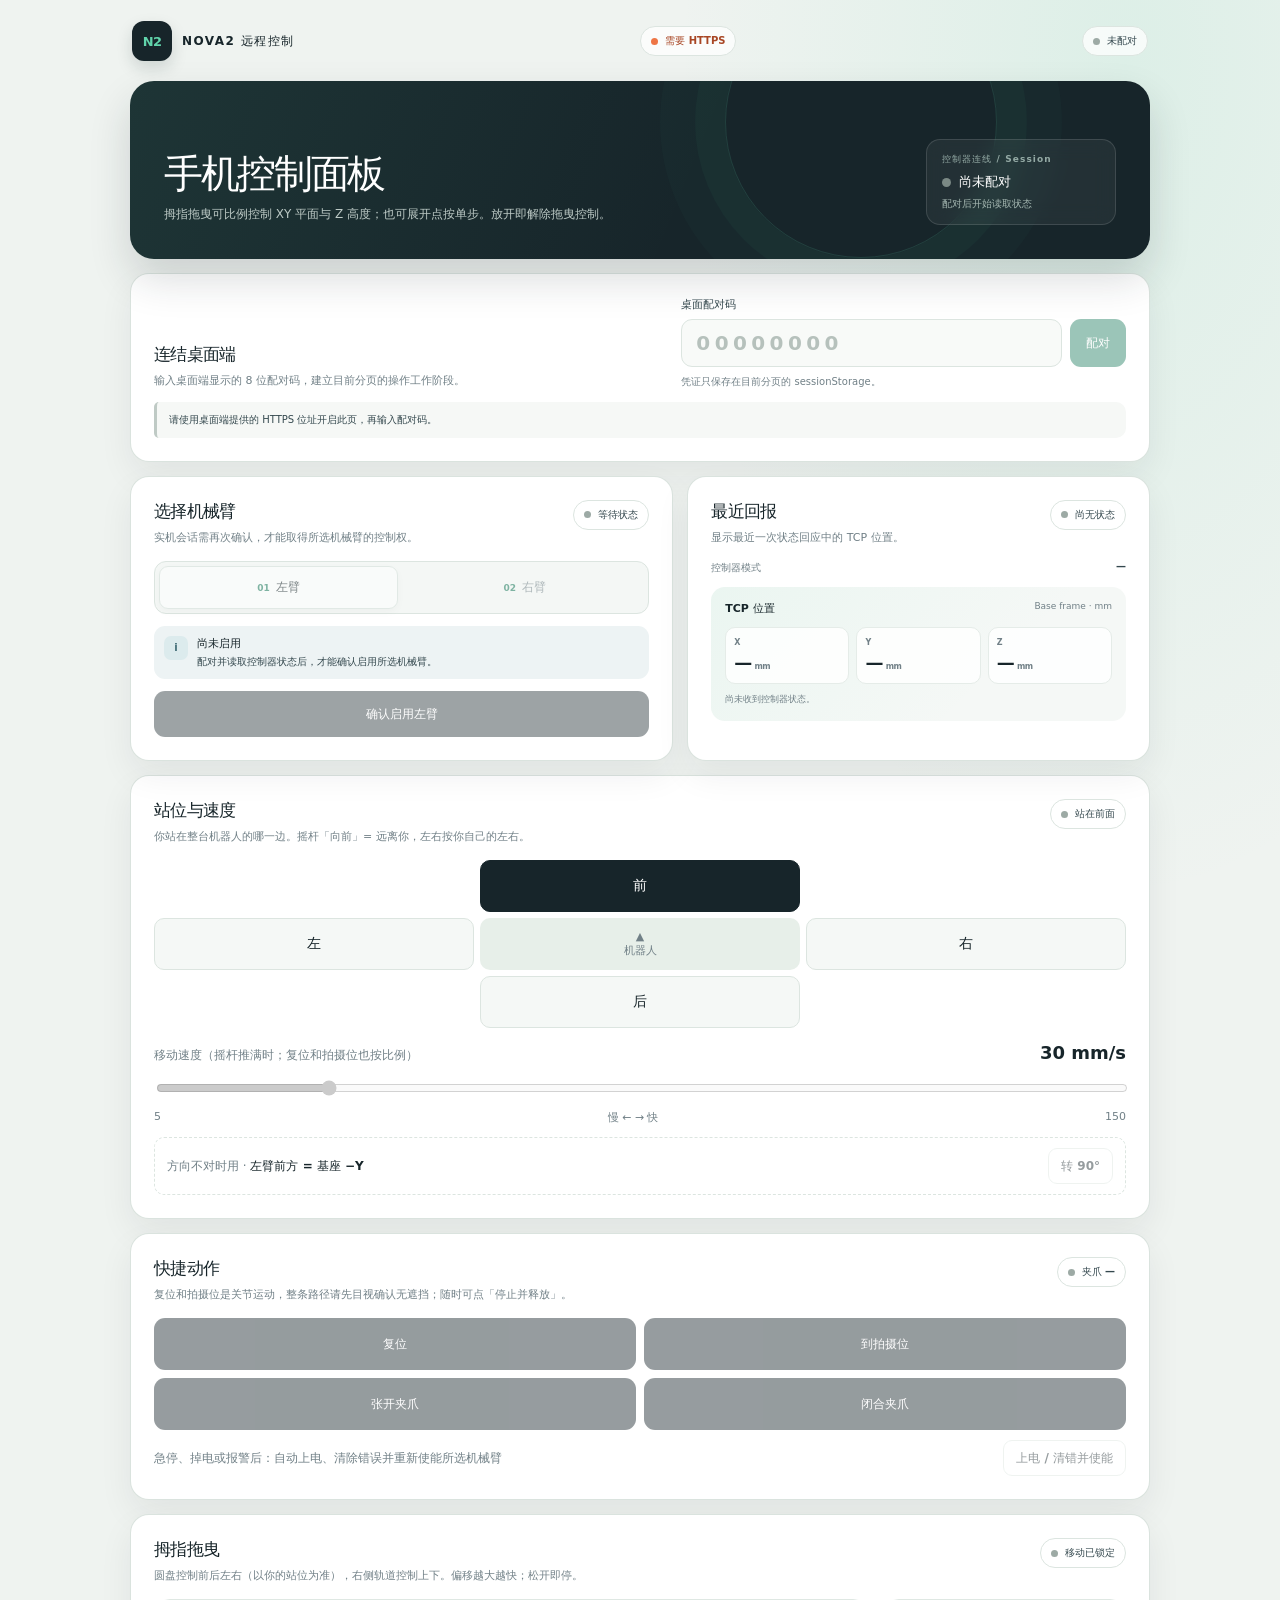
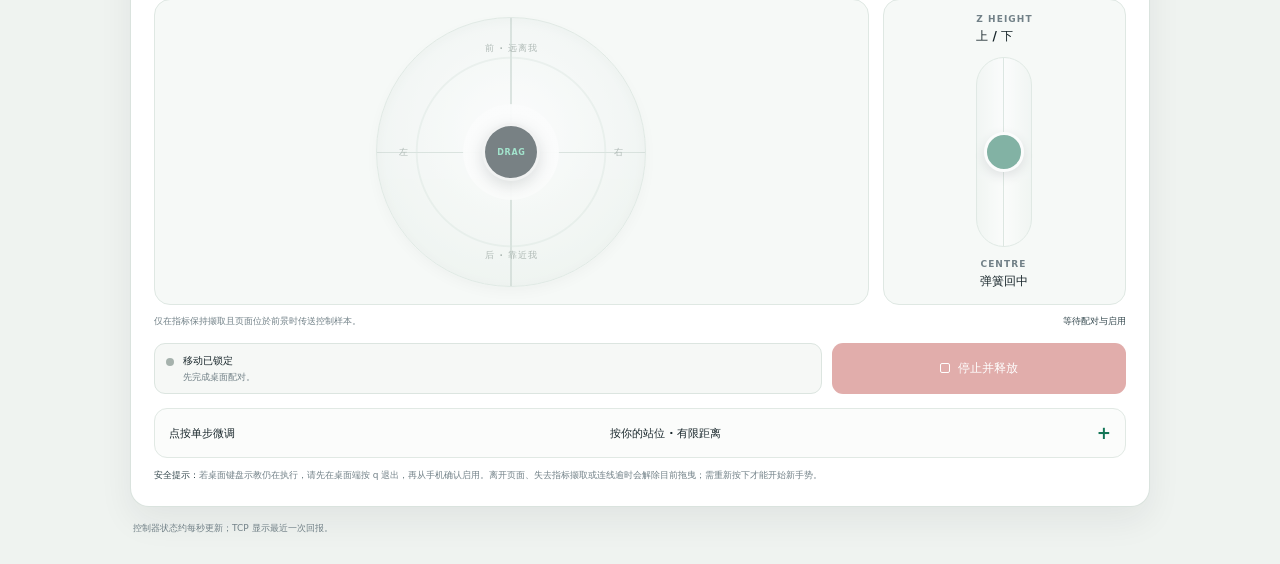
==== commit f21cea32: "Normalize line endings to LF and pin them with .gitattributes Windows editors kept saving files with" ====
--- a/task_skills/mobile_remote.html
+++ b/task_skills/mobile_remote.html
@@ -1,1768 +1,1768 @@
-<!doctype html>
-<html lang="zh-Hans">
-<head>
-  <meta charset="utf-8">
-  <meta name="viewport" content="width=device-width, initial-scale=1, viewport-fit=cover">
-  <meta name="theme-color" content="#17252a">
-  <title>Nova2｜手机控制面板</title>
-  <style>
-    :root {
-      color-scheme: light;
-      --ink: #17252a;
-      --soft: #34484e;
-      --muted: #718087;
-      --paper: #eff3f0;
-      --white: #fff;
-      --line: #dce5e0;
-      --green: #147657;
-      --mint: #61d4ab;
-      --green-pale: #e8f7ef;
-      --orange: #ee7545;
-      --orange-pale: #fff0e8;
-      --red: #b83e38;
-      --red-pale: #fff0ee;
-      --shadow: 0 14px 34px rgba(23, 37, 42, .065);
-      font-family: Inter, "Noto Sans TC", "PingFang TC", "Microsoft JhengHei", system-ui, sans-serif;
-      font-synthesis: none;
-      text-rendering: optimizeLegibility;
-      -webkit-font-smoothing: antialiased;
-      -moz-osx-font-smoothing: grayscale;
-    }
-    * { box-sizing: border-box; }
-    body {
-      min-width: 320px;
-      min-height: 100vh;
-      margin: 0;
-      background:
-        radial-gradient(ellipse at 88% 3%, rgba(97, 212, 171, .13), transparent 28rem),
-        var(--paper);
-      color: var(--ink);
-    }
-    button, input { font: inherit; }
-    button { -webkit-tap-highlight-color: transparent; }
-    button:focus-visible, input:focus-visible, [tabindex="0"]:focus-visible {
-      outline: 3px solid rgba(20, 118, 87, .42);
-      outline-offset: 3px;
-    }
-    [hidden] { display: none !important; }
-    .shell {
-      width: min(100% - 30px, 1020px);
-      margin: 0 auto;
-      padding: max(16px, env(safe-area-inset-top)) 0 max(28px, env(safe-area-inset-bottom));
-    }
-    .masthead {
-      display: flex;
-      align-items: center;
-      justify-content: space-between;
-      gap: 12px;
-      padding: 5px 2px 20px;
-    }
-    .brand { display: flex; align-items: center; gap: 10px; min-width: 0; }
-    .brand-mark {
-      display: grid;
-      width: 40px;
-      height: 40px;
-      flex: 0 0 auto;
-      place-items: center;
-      border-radius: 12px;
-      background: var(--ink);
-      color: var(--mint);
-      font-size: 13px;
-      font-weight: 900;
-      letter-spacing: -.06em;
-      box-shadow: 0 7px 16px rgba(23, 37, 42, .15);
-    }
-    .brand-name { display: block; font-size: 12px; font-weight: 900; letter-spacing: .12em; }
-    .brand-caption { display: block; margin-top: 3px; color: var(--muted); font-size: 9px; font-weight: 800; letter-spacing: .15em; }
-    .pill {
-      display: inline-flex;
-      align-items: center;
-      gap: 7px;
-      min-height: 30px;
-      padding: 6px 10px;
-      border: 1px solid var(--line);
-      border-radius: 999px;
-      background: rgba(255, 255, 255, .75);
-      color: var(--soft);
-      font-size: 10px;
-      font-weight: 800;
-      white-space: nowrap;
-    }
-    .pill::before { width: 7px; height: 7px; border-radius: 50%; background: #9daaa5; content: ""; }
-    .pill.secure::before, .pill.live::before, .pill.ready::before { background: var(--green); }
-    .pill.insecure { color: #a84624; }
-    .pill.insecure::before, .pill.busy::before { background: var(--orange); }
-    .pill.live, .pill.ready { border-color: #bde5d1; background: var(--green-pale); color: var(--green); }
-    .pill.busy { border-color: #f0d2bf; background: var(--orange-pale); color: #a84624; }
-    .pill.fault { border-color: #edc3be; background: var(--red-pale); color: var(--red); }
-    .pill.fault::before { background: var(--red); }
-
-    .hero {
-      position: relative;
-      display: flex;
-      align-items: flex-end;
-      justify-content: space-between;
-      gap: 22px;
-      overflow: hidden;
-      min-height: 178px;
-      padding: clamp(22px, 4vw, 34px);
-      border-radius: 24px;
-      background: linear-gradient(112deg, rgba(97, 212, 171, .09), transparent 56%), var(--ink);
-      color: #fff;
-      box-shadow: 0 20px 42px rgba(23, 37, 42, .16);
-    }
-    .hero::after {
-      position: absolute;
-      top: -95px;
-      right: 15%;
-      width: 270px;
-      height: 270px;
-      border: 1px solid rgba(97, 212, 171, .15);
-      border-radius: 50%;
-      box-shadow: 0 0 0 30px rgba(97, 212, 171, .035), 0 0 0 65px rgba(97, 212, 171, .025);
-      content: "";
-      pointer-events: none;
-    }
-    .hero-copy, .hero-status { position: relative; z-index: 1; }
-    .eyebrow {
-      margin: 0 0 8px;
-      color: #92b7aa;
-      font-size: 9px;
-      font-weight: 900;
-      letter-spacing: .18em;
-      text-transform: uppercase;
-    }
-    h1, h2, h3, p { margin-top: 0; }
-    .hero h1 { margin: 0; font-size: clamp(27px, 5vw, 39px); font-weight: 850; letter-spacing: -.06em; line-height: 1.08; }
-    .hero-copy > p:last-child { max-width: 480px; margin: 10px 0 0; color: #bdcac6; font-size: 12px; line-height: 1.65; }
-    .hero-status {
-      min-width: 190px;
-      padding: 13px 15px;
-      border: 1px solid rgba(255, 255, 255, .13);
-      border-radius: 14px;
-      background: rgba(255, 255, 255, .055);
-      backdrop-filter: blur(10px);
-    }
-    .hero-status-label { display: block; margin-bottom: 7px; color: #94aaa5; font-size: 9px; font-weight: 850; letter-spacing: .12em; }
-    .hero-status-line { display: flex; align-items: center; gap: 8px; font-size: 13px; font-weight: 850; }
-    .led { width: 9px; height: 9px; flex: 0 0 auto; border-radius: 50%; background: #7b8985; }
-    .led.online { background: var(--mint); box-shadow: 0 0 12px rgba(97, 212, 171, .5); }
-    .hero-status small { display: block; margin-top: 6px; color: #a6b8b2; font-size: 10px; }
-
-    .panel {
-      border: 1px solid rgba(216, 226, 221, .95);
-      border-radius: 19px;
-      background: var(--white);
-      box-shadow: var(--shadow);
-    }
-    .pair-panel { margin-top: 14px; padding: clamp(17px, 3vw, 23px); }
-    .pair-grid { display: grid; grid-template-columns: minmax(0, 1fr) minmax(250px, .88fr); align-items: end; gap: 22px; }
-    .section-kicker { display: block; margin-bottom: 5px; color: var(--muted); font-size: 9px; font-weight: 900; letter-spacing: .15em; text-transform: uppercase; }
-    .section-title { margin: 0; font-size: 17px; font-weight: 850; letter-spacing: -.04em; }
-    .section-copy { margin: 6px 0 0; color: var(--muted); font-size: 11px; line-height: 1.55; }
-    .code-label { display: block; margin-bottom: 7px; color: var(--soft); font-size: 11px; font-weight: 800; }
-    .code-row { display: flex; gap: 8px; }
-    .code-input {
-      width: 100%;
-      min-width: 0;
-      height: 48px;
-      padding: 0 14px;
-      border: 1px solid var(--line);
-      border-radius: 11px;
-      background: #f8faf8;
-      color: var(--ink);
-      font-size: 20px;
-      font-variant-numeric: tabular-nums;
-      font-weight: 850;
-      letter-spacing: .22em;
-    }
-    .code-input::placeholder { color: #b6c1bc; }
-    .pair-help { margin: 7px 0 0; color: var(--muted); font-size: 10px; line-height: 1.5; }
-    .paired {
-      display: flex;
-      align-items: center;
-      gap: 11px;
-      min-height: 51px;
-      padding: 10px 13px;
-      border: 1px solid #bfe6d3;
-      border-radius: 12px;
-      background: #f3fbf6;
-    }
-    .paired-icon {
-      display: grid;
-      width: 28px;
-      height: 28px;
-      flex: 0 0 auto;
-      place-items: center;
-      border-radius: 50%;
-      background: #dff4e9;
-      color: var(--green);
-      font-weight: 900;
-    }
-    .paired strong { display: block; font-size: 11px; }
-    .paired small { display: block; margin-top: 3px; color: var(--muted); font-size: 9px; }
-
-    .button {
-      display: inline-flex;
-      align-items: center;
-      justify-content: center;
-      gap: 8px;
-      min-height: 46px;
-      padding: 0 16px;
-      border: 0;
-      border-radius: 11px;
-      background: var(--ink);
-      color: #fff;
-      font-size: 12px;
-      font-weight: 850;
-      cursor: pointer;
-      touch-action: manipulation;
-      user-select: none;
-      transition: background .14s ease, transform .14s ease, opacity .14s ease;
-    }
-    .button:hover:not(:disabled) { background: #2a4148; }
-    .button:active:not(:disabled) { transform: translateY(1px) scale(.99); }
-    .button:disabled { cursor: not-allowed; opacity: .42; }
-    .button-green { background: var(--green); }
-    .button-green:hover:not(:disabled) { background: #0f6348; }
-    .button-red { background: var(--red); }
-    .button-red:hover:not(:disabled) { background: #a4322e; }
-    .button-block { width: 100%; }
-    .button-short { min-height: 42px; flex: 0 0 auto; }
-    .button-quiet { min-height: 38px; background: transparent; color: var(--soft); }
-    .button-quiet:hover:not(:disabled) { background: #f1f5f2; color: var(--ink); }
-    .notice {
-      display: none;
-      margin: 13px 0 0;
-      padding: 10px 12px;
-      border-left: 3px solid #bfcac5;
-      border-radius: 5px 10px 10px 5px;
-      background: #f6f8f6;
-      color: var(--soft);
-      font-size: 10px;
-      line-height: 1.55;
-      overflow-wrap: anywhere;
-    }
-    .notice.visible { display: block; }
-    .notice.error { border-left-color: var(--red); background: var(--red-pale); color: #8f342e; }
-    .notice.success { border-left-color: var(--green); background: var(--green-pale); color: #14583f; }
-
-    .content-grid { display: grid; grid-template-columns: minmax(0, 1.08fr) minmax(285px, .92fr); gap: 14px; margin-top: 14px; }
-    .control-panel, .feedback-panel { padding: clamp(17px, 3vw, 23px); }
-    .panel-head { display: flex; align-items: flex-start; justify-content: space-between; gap: 10px; margin-bottom: 15px; }
-    .panel-head .section-copy { max-width: 450px; }
-    .arm-choices { display: grid; grid-template-columns: 1fr 1fr; gap: 7px; padding: 4px; border: 1px solid var(--line); border-radius: 12px; background: #f4f7f5; }
-    .arm-choice {
-      min-height: 43px;
-      border: 1px solid transparent;
-      border-radius: 9px;
-      background: transparent;
-      color: var(--muted);
-      font-size: 12px;
-      font-weight: 850;
-      cursor: pointer;
-      touch-action: manipulation;
-    }
-    .arm-choice[aria-pressed="true"] { border-color: #d0ddd7; background: #fff; color: var(--ink); box-shadow: 0 3px 8px rgba(23, 37, 42, .06); }
-    .arm-choice:disabled { cursor: not-allowed; opacity: .52; }
-    .arm-choice span { margin-right: 6px; color: var(--green); font-size: 9px; }
-    .arm-hint { display: flex; align-items: flex-start; gap: 9px; min-height: 48px; margin: 12px 0; padding: 10px; border-radius: 11px; background: #edf3f4; color: var(--soft); font-size: 10px; line-height: 1.5; }
-    .arm-hint b { display: block; margin-bottom: 2px; color: var(--ink); font-size: 11px; }
-    .hint-dot { display: grid; width: 24px; height: 24px; flex: 0 0 auto; place-items: center; border-radius: 7px; background: #dcebed; color: #426d76; font-weight: 900; }
-
-    .feedback-panel { display: flex; flex-direction: column; }
-    .mode-row { display: flex; justify-content: space-between; gap: 12px; margin: 0 0 12px; }
-    .mode-row span:first-child { color: var(--muted); font-size: 10px; font-weight: 700; }
-    .mode-row span:last-child { color: var(--soft); font-size: 10px; font-weight: 850; text-align: right; }
-    .pose-box { padding: 14px; border-radius: 14px; background: linear-gradient(135deg, rgba(97, 212, 171, .07), transparent 68%), #f5f8f6; }
-    .pose-head { display: flex; justify-content: space-between; gap: 8px; margin-bottom: 11px; }
-    .pose-head strong { font-size: 11px; }
-    .pose-head span { color: var(--muted); font-size: 9px; }
-    .pose-grid { display: grid; grid-template-columns: repeat(3, 1fr); gap: 7px; }
-    .pose-cell { min-width: 0; padding: 10px 8px; border: 1px solid #e5ece8; border-radius: 10px; background: rgba(255, 255, 255, .86); }
-    .pose-cell small { display: block; margin-bottom: 5px; color: var(--muted); font-size: 8px; font-weight: 900; letter-spacing: .13em; }
-    .pose-cell strong { display: block; overflow: hidden; font-size: clamp(14px, 2vw, 18px); font-variant-numeric: tabular-nums; font-weight: 850; letter-spacing: -.04em; text-overflow: ellipsis; white-space: nowrap; }
-    .pose-cell em { margin-left: 3px; color: var(--muted); font-size: 8px; font-style: normal; font-weight: 700; }
-    .sync-copy { min-height: 14px; margin: 9px 0 0; color: var(--muted); font-size: 9px; line-height: 1.45; }
-    .state-message { display: none; margin-top: 10px; padding: 9px 10px; border-radius: 9px; background: #f4f7f5; color: var(--soft); font-size: 10px; line-height: 1.5; overflow-wrap: anywhere; }
-    .state-message.visible { display: block; }
-
-    .joystick-panel { margin-top: 14px; padding: clamp(17px, 3vw, 23px); }
-    .analog-head { display: flex; align-items: flex-start; justify-content: space-between; gap: 12px; margin-bottom: 15px; }
-    .analog-head .section-copy { max-width: 490px; }
-    .analog-grid { display: grid; grid-template-columns: minmax(0, 1fr) minmax(112px, .34fr); gap: 14px; }
-    .pad-frame, .z-frame { position: relative; overflow: hidden; min-width: 0; border: 1px solid #dfe8e3; border-radius: 16px; background: #f6f9f7; }
-    .pad-frame { display: grid; min-height: 276px; place-items: center; padding: 17px; }
-    .xy-pad {
-      position: relative;
-      width: min(100%, 270px);
-      aspect-ratio: 1;
-      overflow: hidden;
-      border: 1px solid #cfddd6;
-      border-radius: 50%;
-      background:
-        radial-gradient(circle, rgba(255,255,255,.95) 0 25%, transparent 25.5%),
-        radial-gradient(circle, transparent 0 49%, rgba(195, 213, 204, .42) 49.5% 50%, transparent 50.5%),
-        linear-gradient(0deg, transparent calc(50% - .5px), rgba(164, 185, 175, .6) calc(50% - .5px), rgba(164, 185, 175, .6) calc(50% + .5px), transparent calc(50% + .5px)),
-        linear-gradient(90deg, transparent calc(50% - .5px), rgba(164, 185, 175, .6) calc(50% - .5px), rgba(164, 185, 175, .6) calc(50% + .5px), transparent calc(50% + .5px)),
-        radial-gradient(circle at 50% 42%, #fff, #eaf1ed 77%);
-      box-shadow: inset 0 2px 12px rgba(23, 37, 42, .045), 0 5px 14px rgba(23, 37, 42, .06);
-      touch-action: none;
-      user-select: none;
-      -webkit-user-select: none;
-    }
-    .xy-pad.locked, .z-track.locked { opacity: .56; }
-    .pad-label { position: absolute; z-index: 1; color: #788982; font-size: 9px; font-weight: 900; letter-spacing: .1em; pointer-events: none; user-select: none; }
-    .pad-label.top { top: 9%; left: 50%; transform: translateX(-50%); }
-    .pad-label.bottom { bottom: 9%; left: 50%; transform: translateX(-50%); }
-    .pad-label.left { top: 50%; left: 8%; transform: translateY(-50%); }
-    .pad-label.right { top: 50%; right: 8%; transform: translateY(-50%); }
-    .pad-center { position: absolute; top: 50%; left: 50%; width: 7px; height: 7px; border: 2px solid #a6b8ae; border-radius: 50%; background: #fff; transform: translate(-50%, -50%); pointer-events: none; }
-    .joystick-knob {
-      position: absolute;
-      top: 50%;
-      left: 50%;
-      display: grid;
-      width: 58px;
-      height: 58px;
-      place-items: center;
-      border: 3px solid rgba(255, 255, 255, .92);
-      border-radius: 50%;
-      background: var(--ink);
-      color: var(--mint);
-      box-shadow: 0 5px 15px rgba(23, 37, 42, .24);
-      font-size: 8px;
-      font-weight: 900;
-      letter-spacing: .09em;
-      transform: translate(calc(-50% + var(--knob-x, 0px)), calc(-50% + var(--knob-y, 0px)));
-      transition: box-shadow .12s ease;
-      pointer-events: none;
-    }
-    .joystick-knob.active { box-shadow: 0 0 0 7px rgba(20, 118, 87, .12), 0 5px 15px rgba(23, 37, 42, .22); }
-    .z-frame { display: flex; min-height: 276px; flex-direction: column; align-items: center; justify-content: space-between; padding: 14px 10px; }
-    .z-label { color: var(--muted); font-size: 9px; font-weight: 900; letter-spacing: .12em; }
-    .z-label b { display: block; margin-top: 4px; color: var(--ink); font-size: 12px; letter-spacing: 0; }
-    .z-track {
-      position: relative;
-      width: 56px;
-      min-height: 176px;
-      flex: 1;
-      margin: 12px 0;
-      border: 1px solid #cfddd6;
-      border-radius: 999px;
-      background:
-        linear-gradient(90deg, transparent calc(50% - .5px), #c8d8d0 calc(50% - .5px), #c8d8d0 calc(50% + .5px), transparent calc(50% + .5px)),
-        linear-gradient(90deg, #edf3ef, #fff 50%, #edf3ef);
-      touch-action: none;
-      user-select: none;
-      -webkit-user-select: none;
-    }
-    .z-center { position: absolute; top: 50%; left: 50%; width: 8px; height: 8px; border: 2px solid #a6b8ae; border-radius: 50%; background: white; transform: translate(-50%, -50%); pointer-events: none; }
-    .z-knob {
-      position: absolute;
-      top: 50%;
-      left: 50%;
-      width: 40px;
-      height: 40px;
-      border: 3px solid #fff;
-      border-radius: 50%;
-      background: #287b62;
-      box-shadow: 0 4px 11px rgba(23, 37, 42, .2);
-      transform: translate(-50%, calc(-50% + var(--z-knob-y, 0px)));
-      pointer-events: none;
-    }
-    .analog-caption { display: flex; align-items: center; justify-content: space-between; gap: 10px; margin-top: 10px; color: var(--muted); font-size: 9px; line-height: 1.5; }
-    .contact-state { color: var(--soft); font-weight: 800; text-align: right; }
-    .contact-state.lost { color: var(--red); }
-    .lock-row { display: grid; grid-template-columns: minmax(0, 1fr) minmax(175px, .44fr); gap: 10px; margin-top: 14px; }
-    .motion-lock {
-      display: flex;
-      align-items: flex-start;
-      gap: 9px;
-      min-height: 48px;
-      padding: 10px 11px;
-      border: 1px solid var(--line);
-      border-radius: 11px;
-      background: #f6f8f6;
-    }
-    .lock-dot { width: 8px; height: 8px; flex: 0 0 auto; margin-top: 4px; border-radius: 50%; background: #a6b2ad; }
-    .motion-lock.ready { border-color: #bce5d2; background: #f2fbf6; }
-    .motion-lock.ready .lock-dot { background: var(--green); }
-    .motion-lock.busy .lock-dot { background: var(--orange); }
-    .motion-lock.fault .lock-dot { background: var(--red); }
-    .motion-lock strong { display: block; font-size: 10px; }
-    .motion-lock small { display: block; margin-top: 3px; color: var(--muted); font-size: 9px; line-height: 1.4; }
-    .stop-square { width: 10px; height: 10px; border: 1.5px solid currentColor; border-radius: 2px; }
-    details.tap-panel { margin-top: 14px; border: 1px solid #e1e9e4; border-radius: 13px; background: #fbfcfb; }
-    .tap-panel summary { display: flex; align-items: center; justify-content: space-between; min-height: 48px; padding: 0 14px; color: var(--ink); font-size: 11px; font-weight: 850; cursor: pointer; list-style: none; }
-    .tap-panel summary::-webkit-details-marker { display: none; }
-    .tap-panel summary::after { color: var(--green); content: "+"; font-size: 17px; }
-    .tap-panel[open] summary::after { content: "−"; }
-    .tap-content { padding: 0 13px 14px; }
-    .step-head { display: flex; align-items: center; justify-content: space-between; gap: 10px; margin: 2px 0 10px; }
-    .step-head small { color: var(--muted); font-size: 9px; }
-    .step-selector { display: flex; gap: 4px; padding: 3px; border: 1px solid var(--line); border-radius: 9px; background: #f5f8f6; }
-    .step-choice { min-width: 45px; min-height: 32px; padding: 0 7px; border: 0; border-radius: 7px; background: transparent; color: var(--muted); font-size: 9px; font-weight: 850; cursor: pointer; touch-action: manipulation; }
-    .step-choice[aria-pressed="true"] { background: var(--ink); color: #fff; }
-    .axis-list { display: grid; gap: 7px; }
-    .axis-row { display: grid; grid-template-columns: 58px 1fr 1fr; align-items: center; gap: 7px; min-height: 51px; padding: 5px; border: 1px solid #e7ede9; border-radius: 10px; background: #fff; }
-    .axis-name { display: flex; align-items: center; gap: 7px; padding-left: 4px; color: var(--ink); font-size: 10px; font-weight: 900; }
-    .axis-dot { width: 7px; height: 7px; border-radius: 2px; background: var(--orange); transform: rotate(45deg); }
-    .axis-row:nth-child(2) .axis-dot { background: #438b9d; }
-    .axis-row:nth-child(3) .axis-dot { background: var(--green); }
-    .move-button { display: flex; align-items: center; justify-content: center; gap: 7px; min-height: 39px; border: 1px solid #dbe4df; border-radius: 8px; background: #fff; color: var(--soft); font-size: 11px; font-weight: 850; cursor: pointer; touch-action: manipulation; user-select: none; transition: background .12s ease, opacity .12s ease; }
-    .move-button:hover:not(:disabled) { border-color: #9ccbb7; background: #f1faf5; }
-    .move-button:disabled { cursor: not-allowed; opacity: .38; }
-    .move-symbol { color: var(--green); font-size: 14px; }
-    .safety-note { margin: 11px 0 0; color: var(--muted); font-size: 9px; line-height: 1.55; }
-    .safety-note strong { color: var(--soft); }
-    .page-footer { display: flex; align-items: center; justify-content: space-between; gap: 10px; margin-top: 15px; padding: 0 3px; color: var(--muted); font-size: 9px; line-height: 1.5; }
-    .footer-mark { color: #98a6a0; font-weight: 900; letter-spacing: .11em; }
-
-    .scrim { position: fixed; z-index: 10; inset: 0; display: grid; place-items: center; padding: 18px; background: rgba(14, 25, 29, .66); backdrop-filter: blur(5px); }
-    .dialog { width: min(100%, 420px); padding: 23px; border: 1px solid rgba(255, 255, 255, .4); border-radius: 21px; background: #fff; box-shadow: 0 28px 70px rgba(0, 0, 0, .25); }
-    .dialog-mark { display: grid; width: 39px; height: 39px; margin-bottom: 13px; place-items: center; border-radius: 12px; background: var(--orange-pale); color: #a84624; font-size: 17px; font-weight: 900; }
-    .dialog h2 { margin: 0 0 8px; font-size: 19px; letter-spacing: -.04em; }
-    .dialog p { margin: 0 0 14px; color: var(--muted); font-size: 11px; line-height: 1.7; }
-    .dialog-note { padding: 10px 11px; border-radius: 10px; background: #f3f6f4; color: var(--soft); font-size: 10px; }
-    .dialog-actions { display: grid; grid-template-columns: 1fr 1fr; gap: 8px; margin-top: 16px; }
-
-    @media (max-width: 720px) {
-      .shell { width: min(100% - 22px, 560px); }
-      .masthead { padding-bottom: 14px; }
-      .hero { min-height: 0; align-items: stretch; flex-direction: column; gap: 16px; border-radius: 20px; }
-      .hero-status { width: 100%; min-width: 0; }
-      .hero::after { top: -140px; right: -75px; }
-      .pair-grid, .content-grid { grid-template-columns: 1fr; }
-      .pair-grid { gap: 12px; }
-      .content-grid { gap: 11px; margin-top: 11px; }
-      .panel, .pair-panel, .control-panel, .feedback-panel, .joystick-panel { border-radius: 16px; }
-      .joystick-panel { margin-top: 11px; }
-      .analog-grid { grid-template-columns: minmax(0, 1fr) 100px; gap: 9px; }
-      .pad-frame, .z-frame { min-height: 245px; }
-      .xy-pad { width: min(100%, 240px); }
-      .z-track { min-height: 156px; }
-      .lock-row { grid-template-columns: 1fr; }
-      .button-red { min-height: 52px; }
-      .page-footer { align-items: flex-start; flex-direction: column; gap: 3px; }
-    }
-    @media (max-width: 390px) {
-      .shell { width: min(100% - 18px, 560px); }
-      .analog-grid { grid-template-columns: minmax(0, 1fr) 82px; gap: 7px; }
-      .pad-frame, .z-frame { min-height: 218px; }
-      .xy-pad { width: min(100%, 205px); }
-      .joystick-knob { width: 52px; height: 52px; }
-      .z-track { width: 49px; min-height: 138px; }
-      .z-knob { width: 37px; height: 37px; }
-      .pad-label { font-size: 8px; }
-      .axis-row { grid-template-columns: 52px 1fr 1fr; gap: 5px; }
-      .axis-name { gap: 5px; padding-left: 2px; }
-      .move-button { gap: 5px; font-size: 10px; }
-      .pose-cell { padding: 9px 6px; }
-      .pose-cell strong { font-size: 14px; }
-    }
-    @media (prefers-reduced-motion: reduce) {
-      *, *::before, *::after { scroll-behavior: auto !important; transition-duration: .01ms !important; }
-    }
-    .active-meta { display: none; }
-    .active-meta strong { color: var(--ink); font-size: 12px; font-weight: 900; }
-    .active-meta span { color: var(--muted); font-size: 9px; font-weight: 800; }
-    #activePhaseLabel { margin-left: auto; padding: 5px 8px; border-radius: 999px; background: #f0f4f1; color: var(--soft); }
-    body.control-active main { display: flex; flex-direction: column; }
-    body.control-active .hero { display: none; }
-    body.control-active .pair-panel { order: 0; margin-top: 2px; padding: 8px 10px; border-radius: 12px; }
-    body.control-active .pair-grid { display: block; }
-    body.control-active .pair-grid > div:first-child { display: none; }
-    body.control-active .paired { min-height: 0; padding: 6px 8px; border: 0; background: transparent; }
-    body.control-active .paired-icon { width: 23px; height: 23px; }
-    body.control-active .paired small { display: none; }
-    body.control-active .notice { margin-top: 6px; padding: 6px 8px; font-size: 9px; }
-    body.control-active .joystick-panel { order: 1; margin-top: 9px; padding: 12px; border-radius: 15px; }
-    body.control-active .active-meta { display: flex; align-items: center; gap: 9px; margin-bottom: 8px; padding-bottom: 8px; border-bottom: 1px solid #e7ede9; }
-    body.control-active .analog-head { margin-bottom: 8px; }
-    body.control-active .analog-head .section-copy { margin-top: 4px; }
-    body.control-active .content-grid { order: 4; grid-template-columns: 1fr; margin-top: 9px; }
-    body.control-active .control-panel { display: none; }
-    body.control-active .feedback-panel { padding: 13px; }
-    body.control-active .feedback-panel .panel-head { margin-bottom: 8px; }
-    body.control-active .feedback-panel .mode-row,
-    body.control-active .feedback-panel #phaseBadge,
-    body.control-active .safety-note { display: none; }
-    body.control-active .pose-box { padding: 10px; }
-    body.control-active .analog-caption { margin-top: 6px; }
-    body.control-active .lock-row { margin-top: 9px; }
-    body.control-active .motion-lock { min-height: 42px; padding: 8px 9px; }
-    body.control-active .button-red { min-height: 46px; }
-    body.control-active details.tap-panel { margin-top: 9px; }
-    body.control-active .tap-panel summary { min-height: 42px; }
-    .seg { display: grid; grid-auto-flow: column; grid-auto-columns: 1fr; gap: 4px; padding: 3px; border: 1px solid var(--line); border-radius: 10px; background: #f5f8f6; margin-top: 10px; }
-    .seg button { min-height: 40px; border: 0; border-radius: 8px; background: transparent; color: var(--muted); font-size: 13px; font-weight: 800; cursor: pointer; touch-action: manipulation; }
-    .seg button small { display: block; font-size: 10px; font-weight: 600; opacity: .8; }
-    .seg button[aria-pressed="true"] { background: var(--ink); color: #fff; }
-    .seg button:disabled { opacity: .45; cursor: not-allowed; }
-    .view-grid { display: grid; grid-template-columns: 1fr 1fr 1fr; grid-template-rows: auto auto auto; gap: 6px; margin-top: 10px; }
-    .view-grid button { min-height: 52px; border: 1px solid var(--line); border-radius: 10px; background: #f5f8f6; color: var(--ink); font-size: 14px; font-weight: 800; cursor: pointer; touch-action: manipulation; }
-    .view-grid button small { display: block; font-size: 10px; font-weight: 600; color: var(--muted); }
-    .view-grid button[aria-pressed="true"] { background: var(--ink); color: #fff; border-color: var(--ink); }
-    .view-grid button[aria-pressed="true"] small { color: #d6e2dc; }
-    .view-grid .v-front { grid-column: 2; grid-row: 1; }
-    .view-grid .v-left { grid-column: 1; grid-row: 2; }
-    .view-grid .v-right { grid-column: 3; grid-row: 2; }
-    .view-grid .v-back { grid-column: 2; grid-row: 3; }
-    .view-grid .robot { grid-column: 2; grid-row: 2; display: grid; place-items: center; border-radius: 10px; background: #e7efe9; color: var(--muted); font-size: 11px; font-weight: 800; text-align: center; min-height: 52px; }
-    .sub-label { margin-top: 14px; font-size: 12px; font-weight: 800; color: var(--muted); }
-    .calib-row { display: flex; align-items: center; justify-content: space-between; gap: 10px; margin-top: 12px; padding: 10px 12px; border: 1px dashed var(--line); border-radius: 10px; font-size: 12px; color: var(--muted); }
-    .calib-row b { color: var(--ink); }
-    .quick-grid { display: grid; grid-template-columns: 1fr 1fr; gap: 8px; margin-top: 10px; }
-    .quick-grid .button { min-height: 52px; }
-    .small-button { min-height: 36px; padding: 0 12px; border: 1px solid var(--line); border-radius: 9px; background: #fff; color: var(--ink); font-size: 12px; font-weight: 800; cursor: pointer; white-space: nowrap; }
-    .small-button:disabled, .quick-grid .button:disabled { opacity: .45; cursor: not-allowed; }
-    .extra-panel { margin-top: 14px; padding: clamp(17px, 3vw, 23px); }
-    body.control-active .extra-panel { order: 3; margin-top: 9px; }
-    body.control-active .quick-panel { order: 2; }
-    .speed-row { display: flex; align-items: baseline; justify-content: space-between; gap: 10px; margin-top: 14px; }
-    .speed-row .sub-label { margin-top: 0; }
-    .speed-row b { font-size: 18px; color: var(--ink); white-space: nowrap; }
-    .speed-slider { width: 100%; height: 36px; margin-top: 6px; accent-color: var(--ink); touch-action: pan-y; }
-    .speed-scale { display: flex; justify-content: space-between; font-size: 11px; color: var(--muted); }
-    .quick-foot { display: flex; align-items: center; justify-content: space-between; gap: 10px; margin-top: 10px; font-size: 12px; color: var(--muted); }
-  </style>
-</head>
-<body>
-  <div class="shell">
-    <header class="masthead">
-      <div class="brand" aria-label="Nova2 手机控制面板">
-        <div class="brand-mark" aria-hidden="true">N2</div>
-        <div>
-          <span class="brand-name">NOVA2 远程控制</span>
-        </div>
-      </div>
-      <span id="secureBadge" class="pill">检查连线</span>
-      <span id="connectionPill" class="pill">尚未配对</span>
-    </header>
-
-    <main>
-      <section class="hero" aria-labelledby="pageTitle">
-        <div class="hero-copy">
-          <h1 id="pageTitle">手机控制面板</h1>
-          <p>拇指拖曳可比例控制 XY 平面与 Z 高度；也可展开点按单步。放开即解除拖曳控制。</p>
-        </div>
-        <div class="hero-status">
-          <span class="hero-status-label">控制器连线 / Session</span>
-          <div class="hero-status-line"><span id="connectionLed" class="led" aria-hidden="true"></span><span id="connectionText">尚未配对</span></div>
-          <small id="connectionDetail">配对后开始读取状态</small>
-        </div>
-      </section>
-
-      <section class="panel pair-panel" aria-labelledby="pairTitle">
-        <div class="pair-grid">
-          <div>
-            <h2 id="pairTitle" class="section-title">连结桌面端</h2>
-            <p class="section-copy">输入桌面端显示的 8 位配对码，建立目前分页的操作工作阶段。</p>
-          </div>
-          <div>
-            <form id="pairForm" autocomplete="off">
-              <label class="code-label" for="pairCode">桌面配对码</label>
-              <div class="code-row">
-                <input id="pairCode" class="code-input" name="code" type="text" inputmode="numeric"
-                  autocomplete="one-time-code" pattern="[0-9]{8}" maxlength="8" minlength="8"
-                  placeholder="00000000" required aria-describedby="pairHelp">
-                <button id="pairButton" class="button button-green button-short" type="submit" disabled>配对</button>
-              </div>
-              <p id="pairHelp" class="pair-help">凭证只保存在目前分页的 sessionStorage。</p>
-            </form>
-            <div id="pairedPanel" class="paired" hidden>
-              <span class="paired-icon" aria-hidden="true">✓</span>
-              <div><strong>已与桌面端配对</strong><small>工作阶段凭证保存在目前分页。</small></div>
-            </div>
-          </div>
-        </div>
-        <p id="notice" class="notice visible" role="status" aria-live="polite">请使用桌面端提供的 HTTPS 位址开启此页，再输入配对码。</p>
-      </section>
-
-      <div class="content-grid">
-        <section class="panel control-panel" aria-labelledby="armTitle">
-          <div class="panel-head">
-            <div>
-              <h2 id="armTitle" class="section-title">选择机械臂</h2>
-              <p class="section-copy">实机会话需再次确认，才能取得所选机械臂的控制权。</p>
-            </div>
-            <span id="liveBadge" class="pill">等待状态</span>
-          </div>
-          <div id="armChoices" class="arm-choices" role="group" aria-label="选择机械臂">
-            <button class="arm-choice" type="button" data-arm="left" aria-pressed="true"><span>01</span>左臂</button>
-            <button class="arm-choice" type="button" data-arm="right" aria-pressed="false"><span>02</span>右臂</button>
-          </div>
-          <div class="arm-hint">
-            <span class="hint-dot" aria-hidden="true">i</span>
-            <div><b id="armSummaryTitle">尚未启用</b><span id="armSummaryText">配对并读取控制器状态后，才能确认启用所选机械臂。</span></div>
-          </div>
-          <button id="openButton" class="button button-block" type="button" disabled>确认启用左臂</button>
-        </section>
-
-        <section class="panel feedback-panel" aria-labelledby="feedbackTitle">
-          <div class="panel-head">
-            <div>
-              <h2 id="feedbackTitle" class="section-title">最近回报</h2>
-              <p class="section-copy">显示最近一次状态回应中的 TCP 位置。</p>
-            </div>
-            <span id="phaseBadge" class="pill">尚无状态</span>
-          </div>
-          <div class="mode-row"><span>控制器模式</span><span id="modeValue">—</span></div>
-          <div class="pose-box">
-            <div class="pose-head"><strong>TCP 位置</strong><span>Base frame · mm</span></div>
-            <div class="pose-grid" aria-label="最近回报的 TCP XYZ 座标">
-              <div class="pose-cell"><small>X</small><strong><span id="poseX">—</span><em>mm</em></strong></div>
-              <div class="pose-cell"><small>Y</small><strong><span id="poseY">—</span><em>mm</em></strong></div>
-              <div class="pose-cell"><small>Z</small><strong><span id="poseZ">—</span><em>mm</em></strong></div>
-            </div>
-            <p id="syncCopy" class="sync-copy">尚未收到控制器状态。</p>
-          </div>
-          <p id="stateMessage" class="state-message" aria-live="polite"></p>
-        </section>
-      </div>
-
-      <section class="panel extra-panel" aria-labelledby="viewTitle">
-        <div class="panel-head">
-          <div>
-            <h2 id="viewTitle" class="section-title">站位与速度</h2>
-            <p class="section-copy">你站在整台机器人的哪一边。摇杆「向前」= 远离你，左右按你自己的左右。</p>
-          </div>
-          <span id="viewBadge" class="pill">站在前面</span>
-        </div>
-        <div class="view-grid" role="group" aria-label="我站在机器人的哪一侧（俯视，机器人朝上）">
-          <button class="v-front view-choice" type="button" data-view="front" aria-pressed="true">前</button>
-          <button class="v-left view-choice" type="button" data-view="left" aria-pressed="false">左</button>
-          <div class="robot" aria-hidden="true">▲<br>机器人</div>
-          <button class="v-right view-choice" type="button" data-view="right" aria-pressed="false">右</button>
-          <button class="v-back view-choice" type="button" data-view="back" aria-pressed="false">后</button>
-        </div>
-        <div class="speed-row">
-          <span class="sub-label">移动速度（摇杆推满时；复位和拍摄位也按比例）</span>
-          <b id="speedValue">30 mm/s</b>
-        </div>
-        <input id="speedSlider" class="speed-slider" type="range" min="5" max="150" step="5" value="30" aria-label="移动速度 mm/s">
-        <div class="speed-scale"><span>5</span><span>慢 ← → 快</span><span>150</span></div>
-        <div class="calib-row">
-          <span>方向不对时用 · <b id="frontText">左臂前方 = 基座 −Y</b></span>
-          <button id="rotateFront" class="small-button" type="button">转 90°</button>
-        </div>
-      </section>
-
-      <section class="panel extra-panel quick-panel" aria-labelledby="quickTitle">
-        <div class="panel-head">
-          <div>
-            <h2 id="quickTitle" class="section-title">快捷动作</h2>
-            <p class="section-copy">复位和拍摄位是关节运动，整条路径请先目视确认无遮挡；随时可点「停止并释放」。</p>
-          </div>
-          <span id="gripperBadge" class="pill">夹爪 —</span>
-        </div>
-        <div class="quick-grid">
-          <button id="homeButton" class="button" type="button" disabled>复位</button>
-          <button id="cameraButton" class="button" type="button" disabled>到拍摄位</button>
-          <button id="gripOpenButton" class="button" type="button" disabled>张开夹爪</button>
-          <button id="gripCloseButton" class="button" type="button" disabled>闭合夹爪</button>
-        </div>
-        <div class="quick-foot">
-          <span id="recoverText">急停、掉电或报警后：自动上电、清除错误并重新使能所选机械臂</span>
-          <button id="recoverButton" class="small-button" type="button" disabled>上电 / 清错并使能</button>
-        </div>
-      </section>
-
-      <section class="panel joystick-panel" aria-labelledby="driveTitle">
-        <div id="activeMeta" class="active-meta">
-          <strong id="activeArmLabel">未启用</strong>
-          <span id="activeModeLabel">RobotMode —</span>
-          <span id="activePhaseLabel">尚无状态</span>
-        </div>
-        <div class="analog-head">
-          <div>
-            <h2 id="driveTitle" class="section-title">拇指拖曳</h2>
-            <p class="section-copy">圆盘控制前后左右（以你的站位为准），右侧轨道控制上下。偏移越大越快；松开即停。</p>
-          </div>
-          <span id="driveBadge" class="pill">移动已锁定</span>
-        </div>
-        <div class="analog-grid" aria-label="连续 XYZ 拖曳控制">
-          <div class="pad-frame">
-            <div id="xyPad" class="xy-pad locked" tabindex="0" role="application" aria-label="按住并拖曳控制 X 与 Y；放开即停止">
-              <span class="pad-label top">前 · 远离我</span>
-              <span class="pad-label bottom">后 · 靠近我</span>
-              <span class="pad-label left">左</span>
-              <span class="pad-label right">右</span>
-              <span class="pad-center" aria-hidden="true"></span>
-              <span id="xyKnob" class="joystick-knob" aria-hidden="true">DRAG</span>
-            </div>
-          </div>
-          <div class="z-frame">
-            <div class="z-label">Z HEIGHT<b>上 / 下</b></div>
-            <div id="zTrack" class="z-track locked" tabindex="0" role="application" aria-label="按住并上下拖曳控制 Z；放开即停止">
-              <span class="z-center" aria-hidden="true"></span>
-              <span id="zKnob" class="z-knob" aria-hidden="true"></span>
-            </div>
-            <div class="z-label">CENTRE<b>弹簧回中</b></div>
-          </div>
-        </div>
-        <div class="analog-caption">
-          <span>仅在指标保持撷取且页面位於前景时传送控制样本。</span>
-          <span id="contactState" class="contact-state">等待配对与启用</span>
-        </div>
-        <div class="lock-row">
-          <div id="motionLock" class="motion-lock" role="status" aria-live="polite">
-            <span class="lock-dot" aria-hidden="true"></span>
-            <div><strong id="lockTitle">移动已锁定</strong><small id="lockDetail">先完成配对并确认启用。</small></div>
-          </div>
-          <button id="stopButton" class="button button-red button-block" type="button" disabled><span class="stop-square" aria-hidden="true"></span><span id="stopLabel">停止并释放</span></button>
-        </div>
-
-        <details class="tap-panel">
-          <summary>点按单步微调 <span>按你的站位 · 有限距离</span></summary>
-          <div class="tap-content">
-            <div class="step-head">
-              <small>点按一次只送出一个步进</small>
-              <div class="step-selector" role="group" aria-label="每次步进距离">
-                <button class="step-choice" type="button" data-step="0.5" aria-pressed="false">0.5 mm</button>
-                <button class="step-choice" type="button" data-step="1" aria-pressed="true">1 mm</button>
-                <button class="step-choice" type="button" data-step="5" aria-pressed="false">5 mm</button>
-              </div>
-            </div>
-            <div class="axis-list">
-              <div class="axis-row">
-                <div class="axis-name"><span class="axis-dot" aria-hidden="true"></span>左右</div>
-                <button class="move-button" type="button" data-axis="X" data-direction="-1" aria-label="向左移动"><span class="move-symbol" aria-hidden="true">←</span><span>左</span></button>
-                <button class="move-button" type="button" data-axis="X" data-direction="1" aria-label="向右移动"><span>右</span><span class="move-symbol" aria-hidden="true">→</span></button>
-              </div>
-              <div class="axis-row">
-                <div class="axis-name"><span class="axis-dot" aria-hidden="true"></span>前后</div>
-                <button class="move-button" type="button" data-axis="Y" data-direction="-1" aria-label="向后（靠近我）移动"><span class="move-symbol" aria-hidden="true">↓</span><span>后</span></button>
-                <button class="move-button" type="button" data-axis="Y" data-direction="1" aria-label="向前（远离我）移动"><span>前</span><span class="move-symbol" aria-hidden="true">↑</span></button>
-              </div>
-              <div class="axis-row">
-                <div class="axis-name"><span class="axis-dot" aria-hidden="true"></span>上下</div>
-                <button class="move-button" type="button" data-axis="Z" data-direction="-1" aria-label="向下移动"><span class="move-symbol" aria-hidden="true">−</span><span>下</span></button>
-                <button class="move-button" type="button" data-axis="Z" data-direction="1" aria-label="向上移动"><span>上</span><span class="move-symbol" aria-hidden="true">+</span></button>
-              </div>
-            </div>
-          </div>
-        </details>
-        <p class="safety-note"><strong>安全提示：</strong>若桌面键盘示教仍在执行，请先在桌面端按 q 退出，再从手机确认启用。离开页面、失去指标撷取或连线逾时会解除目前拖曳；需重新按下才能开始新手势。</p>
-      </section>
-
-      <footer class="page-footer"><span>控制器状态约每秒更新；TCP 显示最近一次回报。</span></footer>
-    </main>
-  </div>
-
-  <div id="openDialog" class="scrim" role="presentation" hidden>
-    <section class="dialog" role="dialog" aria-modal="true" aria-labelledby="confirmTitle" aria-describedby="confirmCopy">
-      <div class="dialog-mark" aria-hidden="true">!</div>
-      <h2 id="confirmTitle">确认启用机械臂？</h2>
-      <p id="confirmCopy">此操作会在实机工作阶段中启用所选机械臂并取得控制权。请确认周围安全，且桌面键盘示教已退出。</p>
-      <div class="dialog-note">将启用：<strong id="confirmArm">左臂</strong>。如需中止，随时点按「停止并释放」。</div>
-      <div class="dialog-actions">
-        <button id="cancelOpen" class="button button-quiet" type="button">返回</button>
-        <button id="confirmOpen" class="button button-green" type="button">确认启用</button>
-      </div>
-    </section>
-  </div>
-
-  <script>
-    (() => {
-      "use strict";
-
-      const TOKEN_KEY = "nova2_remote_token";
-      const DRIVE_PERIOD_MS = 90;
-      const CONTACT_TIMEOUT_MS = 420;
-      const DEAD_ZONE = 0.055;
-      const phases = {
-        idle: "待命",
-        opening: "启用中",
-        ready: "就绪",
-        moving: "移动中",
-        driving: "拖曳中",
-        settling: "稳定中",
-        stopping: "停止中",
-        fault: "故障"
-      };
-      const modes = {
-        1: "初始化", 2: "安全锁定", 3: "未上电", 4: "未使能",
-        5: "已使能空闲", 6: "拖动", 7: "运行中", 8: "轨迹记录",
-        9: "警报", 10: "暂停", 11: "点动"
-      };
-      const el = {
-        secureBadge: document.getElementById("secureBadge"),
-        connectionLed: document.getElementById("connectionLed"),
-        connectionText: document.getElementById("connectionText"),
-        connectionDetail: document.getElementById("connectionDetail"),
-        connectionPill: document.getElementById("connectionPill"),
-        pairForm: document.getElementById("pairForm"),
-        pairCode: document.getElementById("pairCode"),
-        pairButton: document.getElementById("pairButton"),
-        pairedPanel: document.getElementById("pairedPanel"),
-        notice: document.getElementById("notice"),
-        liveBadge: document.getElementById("liveBadge"),
-        armChoices: Array.from(document.querySelectorAll(".arm-choice")),
-        armSummaryTitle: document.getElementById("armSummaryTitle"),
-        armSummaryText: document.getElementById("armSummaryText"),
-        openButton: document.getElementById("openButton"),
-        phaseBadge: document.getElementById("phaseBadge"),
-        modeValue: document.getElementById("modeValue"),
-        activeArmLabel: document.getElementById("activeArmLabel"),
-        activeModeLabel: document.getElementById("activeModeLabel"),
-        activePhaseLabel: document.getElementById("activePhaseLabel"),
-        poseX: document.getElementById("poseX"),
-        poseY: document.getElementById("poseY"),
-        poseZ: document.getElementById("poseZ"),
-        syncCopy: document.getElementById("syncCopy"),
-        stateMessage: document.getElementById("stateMessage"),
-        driveBadge: document.getElementById("driveBadge"),
-        xyPad: document.getElementById("xyPad"),
-        xyKnob: document.getElementById("xyKnob"),
-        zTrack: document.getElementById("zTrack"),
-        zKnob: document.getElementById("zKnob"),
-        contactState: document.getElementById("contactState"),
-        motionLock: document.getElementById("motionLock"),
-        lockTitle: document.getElementById("lockTitle"),
-        lockDetail: document.getElementById("lockDetail"),
-        stopButton: document.getElementById("stopButton"),
-        stopLabel: document.getElementById("stopLabel"),
-        stepChoices: Array.from(document.querySelectorAll(".step-choice")),
-        moveButtons: Array.from(document.querySelectorAll(".move-button")),
-        openDialog: document.getElementById("openDialog"),
-        confirmArm: document.getElementById("confirmArm"),
-        cancelOpen: document.getElementById("cancelOpen"),
-        confirmOpen: document.getElementById("confirmOpen"),
-        viewChoices: Array.from(document.querySelectorAll(".view-choice")),
-        speedSlider: document.getElementById("speedSlider"),
-        speedValue: document.getElementById("speedValue"),
-        viewBadge: document.getElementById("viewBadge"),
-        frontText: document.getElementById("frontText"),
-        rotateFront: document.getElementById("rotateFront"),
-        gripperBadge: document.getElementById("gripperBadge"),
-        homeButton: document.getElementById("homeButton"),
-        cameraButton: document.getElementById("cameraButton"),
-        gripOpenButton: document.getElementById("gripOpenButton"),
-        gripCloseButton: document.getElementById("gripCloseButton"),
-        recoverButton: document.getElementById("recoverButton")
-
-      };
-      const VIEW_NAMES = { front: "前面", left: "左边", back: "后面", right: "右边" };
-      const AXIS_OF_DEG = { 0: "+X", 90: "+Y", 180: "−X", 270: "−Y" };
-      let settingsPending = false;
-      let speedDragging = false;
-
-      let token = null;
-      let state = null;
-      let selectedArm = "left";
-      let stepSize = 1;
-      let requestSequence = 0;
-      let lastAppliedSequence = -1;
-      let lastAppliedRevision = -1;
-      let heartbeatAt = 0;
-      let serverClock = null;
-      let clientClock = null;
-      let pairing = false;
-      let opening = false;
-      let stepping = false;
-      let stopPending = 0;
-      let releasePending = 0;
-      let operationEpoch = 0;
-      let highestDriveSeq = Math.trunc(Date.now() * 1000);
-      let gesture = null;
-      let driveInFlight = false;
-      let driveTimer = 0;
-      let lostContact = false;
-      let noticeKind = "info";
-
-      try { token = sessionStorage.getItem(TOKEN_KEY); } catch (_) { token = null; }
-
-      function secureTransport() {
-        const host = window.location.hostname.toLowerCase();
-        return window.location.protocol === "https:" ||
-          host === "localhost" || host === "127.0.0.1" || host === "::1";
-      }
-
-      function phaseName(phase) { return phases[phase] || (phase ? String(phase) : "尚无状态"); }
-      function armName(arm) { return arm === "left" ? "左臂" : arm === "right" ? "右臂" : "未选择"; }
-      function finite(value) { return Number.isFinite(Number(value)); }
-      function asText(value, fallback) { return value === null || value === undefined || value === "" ? fallback : String(value); }
-      function motionClockReady() { return Number.isFinite(serverClock) && Number.isFinite(clientClock); }
-
-      function issuedAt(perfTime) {
-        if (!motionClockReady()) return null;
-        return serverClock + (perfTime - clientClock) / 1000;
-      }
-
-      function eventPerformanceTime(event) {
-        if (!event || !Number.isFinite(Number(event.timeStamp))) return null;
-        let stamp = Number(event.timeStamp);
-        if (stamp > 1e12 && Number.isFinite(performance.timeOrigin)) stamp -= performance.timeOrigin;
-        const age = performance.now() - stamp;
-        if (!Number.isFinite(stamp) || age > 400 || age < -150) return null;
-        return stamp;
-      }
-
-      function issuedForEvent(event) {
-        const stamp = eventPerformanceTime(event);
-        return stamp === null ? null : issuedAt(stamp);
-      }
-
-      function showNotice(message, kind) {
-        el.notice.textContent = message;
-        el.notice.className = "notice visible" + (kind ? " " + kind : "");
-        noticeKind = kind || "info";
-      }
-
-      function showStateMessage(message) {
-        const visible = typeof message === "string" && message.length > 0;
-        el.stateMessage.textContent = visible ? message : "";
-        el.stateMessage.className = "state-message" + (visible ? " visible" : "");
-      }
-
-      function setToken(value) {
-        token = value;
-        if (token) {
-          try { sessionStorage.setItem(TOKEN_KEY, token); }
-          catch (_) {
-            token = null;
-            showNotice("无法在目前分页保存工作阶段凭证，请允许使用 sessionStorage 后重新配对。", "error");
-          }
-        } else {
-          try { sessionStorage.removeItem(TOKEN_KEY); } catch (_) {}
-        }
-        render();
-      }
-
-      function errorText(payload, status) {
-        if (payload && typeof payload.message === "string") return payload.message;
-        if (payload && payload.error && typeof payload.error.message === "string") return payload.error.message;
-        if (payload && typeof payload.error === "string") return payload.error;
-        if (status === 401 || status === 403) return "配对工作阶段已失效，请重新输入桌面端配对码。";
-        if (status === 409 || status === 412) return "控制器状态已更新；指令未重送，请等待状态同步后重新操作。";
-        if (status === 0) return "无法连线到控制服务，请确认手机与桌面端连线。";
-        return "请求未完成（HTTP " + status + "）。";
-      }
-
-      async function request(path, options) {
-        const requestId = ++requestSequence;
-        const config = options || {};
-        const headers = { Accept: "application/json" };
-        const init = {
-          method: config.method || "GET",
-          headers: headers,
-          cache: "no-store",
-          credentials: "same-origin"
-        };
-        if (config.auth !== false && token) headers.Authorization = "Bearer " + token;
-        if (Object.prototype.hasOwnProperty.call(config, "body")) {
-          headers["Content-Type"] = "application/json";
-          init.body = JSON.stringify(config.body);
-        }
-        let response;
-        try { response = await fetch(path, init); }
-        catch (_) {
-          const error = new Error(errorText(null, 0));
-          error.status = 0;
-          error.requestId = requestId;
-          throw error;
-        }
-        const raw = await response.text();
-        let payload = null;
-        if (raw) {
-          try { payload = JSON.parse(raw); } catch (_) { payload = null; }
-        }
-        if (!response.ok) {
-          const error = new Error(errorText(payload, response.status));
-          error.status = response.status;
-          error.requestId = requestId;
-          error.payload = payload;
-          throw error;
-        }
-        return { status: response.status, payload: payload, requestId: requestId };
-      }
-
-      function stateFrom(payload) {
-        if (payload && payload.state && typeof payload.state === "object") return payload.state;
-        return payload;
-      }
-
-      function applyState(payload, sequence) {
-        const next = stateFrom(payload);
-        if (!next || typeof next !== "object" || !finite(next.revision)) return false;
-        const revision = Number(next.revision);
-        const nextServerTime = Number(next.serverTime);
-        if (revision < lastAppliedRevision) return false;
-        if (revision === lastAppliedRevision && sequence < lastAppliedSequence) return false;
-        if (revision === lastAppliedRevision && state && Number.isFinite(nextServerTime) &&
-            Number.isFinite(Number(state.serverTime)) && nextServerTime < Number(state.serverTime)) return false;
-
-        const receivedAt = performance.now();
-        state = next;
-        state.revision = revision;
-        lastAppliedRevision = revision;
-        lastAppliedSequence = sequence;
-        heartbeatAt = Date.now();
-        if (state.arm === "left" || state.arm === "right") selectedArm = state.arm;
-        if (Number.isFinite(nextServerTime) && (serverClock === null || nextServerTime > serverClock)) {
-          serverClock = nextServerTime;
-          clientClock = receivedAt;
-        }
-        render();
-
-        if (gesture && gesture.sentAny && state.phase === "settling") {
-          finishGesture("lost", true);
-        }
-        return true;
-      }
-
-      function formatCoordinate(value) {
-        const n = Number(value);
-        return Number.isFinite(n) ? n.toFixed(1) : "—";
-      }
-
-      function render() {
-        const secure = secureTransport();
-        el.secureBadge.textContent = secure ? "安全连线" : "需要 HTTPS";
-        el.secureBadge.className = "pill " + (secure ? "secure" : "insecure");
-        el.pairForm.hidden = Boolean(token);
-        el.pairedPanel.hidden = !token;
-        el.pairButton.disabled = pairing || !secure || el.pairCode.value.length !== 8;
-
-        el.armChoices.forEach((button) => {
-          button.setAttribute("aria-pressed", String(button.dataset.arm === selectedArm));
-        });
-
-        const hasState = Boolean(state);
-        const fresh = hasState && Date.now() - heartbeatAt < 3500;
-        const online = Boolean(token && fresh);
-        el.connectionLed.className = "led" + (online ? " online" : "");
-        el.connectionText.textContent = !token ? "尚未配对" : !hasState ? "等待控制器" :
-          !fresh ? "状态暂时中断" : (state.live ? "实机工作阶段" : "模拟工作阶段");
-        el.connectionDetail.textContent = !token ? "配对后开始读取状态" : !hasState ?
-          "正在取得控制器状态" : "约每秒同步 · 修订 " + asText(state.revision, "—");
-
-        el.connectionPill.textContent = !token ? "未配对" : !online ? "等待同步" :
-          state.live ? "实机连接" : "模拟连接";
-        el.connectionPill.className = "pill" + (online ? (state.live ? " live" : " secure") : "");
-        const live = hasState && state.live === true;
-        el.liveBadge.textContent = !hasState ? "等待状态" : live ? "实机控制" : "模拟模式";
-        el.liveBadge.className = "pill" + (live ? " live" : "");
-
-        const phase = hasState ? state.phase : null;
-        el.phaseBadge.textContent = phaseName(phase);
-        el.phaseBadge.className = "pill" +
-          (phase === "ready" ? " ready" :
-          ["opening", "moving", "driving", "settling", "stopping"].includes(phase) ? " busy" :
-          phase === "fault" ? " fault" : "");
-
-        const mode = hasState && state.mode !== null && state.mode !== undefined ? state.mode : null;
-        el.modeValue.textContent = mode === null ? "—" :
-          "RobotMode " + String(mode) + (modes[mode] ? " · " + modes[mode] : "");
-        el.activeArmLabel.textContent = hasState && state.arm ? armName(state.arm) : armName(selectedArm) + " · 待启用";
-        el.activeModeLabel.textContent = mode === null ? "RobotMode —" :
-          "RobotMode " + String(mode) + (modes[mode] ? " · " + modes[mode] : "");
-        el.activePhaseLabel.textContent = phaseName(phase);
-        document.body.classList.toggle("control-active", Boolean(token && hasState && state.arm && phase !== "idle"));
-        const pose = hasState && Array.isArray(state.pose) ? state.pose : null;
-        el.poseX.textContent = pose && pose.length > 0 ? formatCoordinate(pose[0]) : "—";
-        el.poseY.textContent = pose && pose.length > 1 ? formatCoordinate(pose[1]) : "—";
-        el.poseZ.textContent = pose && pose.length > 2 ? formatCoordinate(pose[2]) : "—";
-        el.syncCopy.textContent = !hasState ? "尚未收到控制器状态。" :
-          "来自最近一次状态回应 · " + (online ? "连线正常" : "等待重新同步");
-        showStateMessage(hasState && typeof state.message === "string" ? state.message : "");
-
-        const activeArm = hasState ? state.arm : null;
-        const armActive = activeArm === "left" || activeArm === "right";
-        const localBusy = opening || stepping || stopPending > 0 || releasePending > 0 || Boolean(gesture) || driveInFlight;
-        const serverBusy = ["opening", "moving", "driving", "settling", "stopping"].includes(phase);
-        const busy = localBusy || serverBusy;
-        const canChooseArm = Boolean(token && (!armActive || phase === "idle"));
-        el.armChoices.forEach((button) => { button.disabled = !canChooseArm; });
-
-        if (!hasState) {
-          el.armSummaryTitle.textContent = "尚未启用";
-          el.armSummaryText.textContent = "配对并读取控制器状态后，才能确认启用所选机械臂。";
-        } else if (phase === "fault") {
-          el.armSummaryTitle.textContent = "需要停止并释放";
-          el.armSummaryText.textContent = "控制器回报故障。先停止并释放，再依桌面端提示处理。";
-        } else if (armActive && phase !== "idle") {
-          el.armSummaryTitle.textContent = armName(activeArm) + "控制中";
-          el.armSummaryText.textContent = "目前控制权属於" + armName(activeArm) + "；切换前请停止并释放。";
-        } else {
-          el.armSummaryTitle.textContent = "准备取得控制权";
-          el.armSummaryText.textContent = "将在实机工作阶段中启用" + armName(selectedArm) + "。";
-        }
-        const canOpen = Boolean(token && hasState && phase === "idle" &&
-          !armActive && !busy && motionClockReady());
-        el.openButton.disabled = !canOpen;
-        el.openButton.textContent = armActive && phase !== "idle" ? "已启用" + armName(activeArm) : "确认启用" + armName(selectedArm);
-
-        const canDrive = Boolean(token && hasState && phase === "ready" &&
-          armActive && activeArm === selectedArm && motionClockReady() &&
-          !opening && !stepping && !stopPending && !releasePending && !gesture && !driveInFlight);
-        el.xyPad.classList.toggle("locked", !canDrive && !gesture);
-        el.zTrack.classList.toggle("locked", !canDrive && !gesture);
-        el.xyKnob.classList.toggle("active", Boolean(gesture && gesture.kind === "xy"));
-        el.xyPad.setAttribute("aria-disabled", String(!canDrive && !gesture));
-        el.zTrack.setAttribute("aria-disabled", String(!canDrive && !gesture));
-
-        if (gesture) {
-          el.driveBadge.textContent = "拖曳中";
-          el.driveBadge.className = "pill busy";
-          el.contactState.textContent = "手势有效 · 约 90 ms 更新";
-          el.contactState.className = "contact-state";
-        } else if (lostContact) {
-          el.driveBadge.textContent = "接触中断";
-          el.driveBadge.className = "pill fault";
-          el.contactState.textContent = "已解除；请重新按下开始";
-          el.contactState.className = "contact-state lost";
-        } else if (canDrive) {
-          el.driveBadge.textContent = "拖曳已就绪";
-          el.driveBadge.className = "pill ready";
-          el.contactState.textContent = driveInFlight ? "等待控制器回应" : "可开始新手势";
-          el.contactState.className = "contact-state";
-        } else {
-          el.driveBadge.textContent = "移动已锁定";
-          el.driveBadge.className = "pill";
-          el.contactState.textContent = !motionClockReady() && token ? "等待安全时间同步" : "等待配对与启用";
-          el.contactState.className = "contact-state";
-        }
-
-        if (!token || !hasState || !motionClockReady()) {
-          el.motionLock.className = "motion-lock";
-          el.lockTitle.textContent = "移动已锁定";
-          el.lockDetail.textContent = !token ? "先完成桌面配对。" :
-            !live ? "仅实机工作阶段开放移动。" :
-            !motionClockReady() ? "等待控制器安全时间同步。" : "等待控制器状态。";
-        } else if (phase === "fault") {
-          el.motionLock.className = "motion-lock fault";
-          el.lockTitle.textContent = "故障锁定";
-          el.lockDetail.textContent = "先停止并释放，再依桌面端提示处理。";
-        } else if (gesture || ["opening", "moving", "driving", "settling", "stopping"].includes(phase) || busy || phase !== "ready" || !armActive || activeArm !== selectedArm) {
-          el.motionLock.className = "motion-lock busy";
-          el.lockTitle.textContent = gesture || phase === "driving" ? "拖曳控制中" :
-            phase === "settling" ? "等待机械臂稳定" :
-            phase === "moving" ? "单步执行中" :
-            phase === "opening" ? "正在取得控制权" :
-            phase === "stopping" ? "正在停止并释放" : "移动已锁定";
-          el.lockDetail.textContent = gesture ? "保持手势即可更新；放开即解除控制。" :
-            "等待机械臂回到就绪状态后再开始下一个动作。";
-        } else {
-          el.motionLock.className = "motion-lock ready";
-          el.lockTitle.textContent = "移动控制已就绪";
-          el.lockDetail.textContent = armName(activeArm) + " · 拖曳拇指，或展开点按单步。";
-        }
-
-        const canStep = Boolean(canDrive && !gesture && !driveInFlight && !driveTimer);
-        el.moveButtons.forEach((button) => { button.disabled = !canStep; });
-        el.stepChoices.forEach((button) => {
-          button.setAttribute("aria-pressed", String(Number(button.dataset.step) === stepSize));
-        });
-        const view = hasState && VIEW_NAMES[state.view] ? state.view : "front";
-        const speed = hasState && Number.isFinite(Number(state.speed)) ? Number(state.speed) : 30;
-        const canSet = Boolean(token && hasState && !settingsPending);
-        el.viewChoices.forEach((button) => {
-          button.setAttribute("aria-pressed", String(button.dataset.view === view));
-          button.disabled = !canSet || Boolean(gesture) || phase === "driving" || phase === "settling";
-        });
-        if (!speedDragging) {
-          el.speedSlider.value = String(speed);
-          el.speedValue.textContent = Math.round(speed) + " mm/s";
-        }
-        el.speedSlider.disabled = !(token && hasState);
-        el.viewBadge.textContent = "站在" + VIEW_NAMES[view];
-        const calibArm = armActive ? activeArm : selectedArm;
-        const frontDeg = hasState && state.front ? Number(state.front[calibArm]) : 270;
-        el.frontText.textContent = armName(calibArm) + "前方 = 基座 " + (AXIS_OF_DEG[frontDeg] || "?");
-        el.rotateFront.disabled = !canSet || Boolean(gesture) || phase === "driving" || phase === "settling";
-        const canAct = Boolean(canStep && !stepping);
-        const canRecover = Boolean(token && hasState && motionClockReady() && !busy && !gesture &&
-          (phase === "idle" || phase === "fault" || (phase === "ready" && activeArm === selectedArm)));
-        el.recoverButton.disabled = !canRecover;
-        el.homeButton.disabled = !canAct;
-        el.cameraButton.disabled = !canAct;
-        el.gripOpenButton.disabled = !canAct;
-        el.gripCloseButton.disabled = !canAct;
-        const grip = hasState && Number.isFinite(Number(state.gripper)) && state.gripper !== null ? Number(state.gripper) : null;
-        el.gripperBadge.textContent = grip === null ? "夹爪 —" : grip >= 200 ? "夹爪 张开" : grip <= 30 ? "夹爪 闭合" : "夹爪 " + grip;
-        el.stopButton.disabled = !token;
-        el.stopLabel.textContent = stopPending > 0 ? "再次停止并释放" : "停止并释放";
-      }
-
-      function pollState() {
-        if (!token) return;
-        request("/api/state", { method: "GET" }).then((result) => {
-          const applied = applyState(result.payload, result.requestId);
-          if (applied && noticeKind === "error") showNotice("控制器状态已同步。", "info");
-        }).catch((error) => {
-          if (error.status === 401 || error.status === 403) {
-            endGesture("auth", false);
-            setToken(null);
-            state = null;
-            serverClock = null;
-            clientClock = null;
-            lastAppliedRevision = -1;
-            lastAppliedSequence = -1;
-            showNotice(error.message, "error");
-          } else if (!state) {
-            showNotice(error.message, "error");
-          }
-          render();
-        });
-      }
-
-      async function pair(event) {
-        event.preventDefault();
-        const code = el.pairCode.value.trim();
-        if (!/^[0-9]{8}$/.test(code) || !secureTransport() || pairing) return;
-        pairing = true;
-        render();
-        showNotice("正在使用配对码建立工作阶段…", "info");
-        try {
-          const result = await request("/api/pair", { method: "POST", auth: false, body: { code: code } });
-          const newToken = result.payload && result.payload.token;
-          if (typeof newToken !== "string" || !newToken) throw new Error("配对服务未回传有效工作阶段。");
-          setToken(newToken);
-          el.pairCode.value = "";
-          showNotice("配对成功，正在同步控制器状态。", "success");
-          pollState();
-        } catch (error) {
-          showNotice(error.message, "error");
-        } finally {
-          pairing = false;
-          render();
-        }
-      }
-
-      function openConfirmation(event) {
-        if (!token || !state || state.phase !== "idle" || state.arm ||
-            !motionClockReady() || opening) return;
-        if (!state.live) {
-          openSelectedArm(event);
-          return;
-        }
-        el.confirmArm.textContent = armName(selectedArm);
-        el.openDialog.hidden = false;
-        el.openDialog.setAttribute("aria-hidden", "false");
-        el.cancelOpen.focus();
-      }
-
-      function closeConfirmation() {
-        el.openDialog.hidden = true;
-        el.openDialog.setAttribute("aria-hidden", "true");
-        el.openButton.focus();
-      }
-
-      async function openSelectedArm(event) {
-        if (!token || !state || state.phase !== "idle" || state.arm ||
-            !motionClockReady() || opening) return;
-        const issued = issuedForEvent(event);
-        if (!Number.isFinite(issued)) {
-          showNotice("尚未收到控制器安全时间，启用要求未送出。", "error");
-          closeConfirmation();
-          return;
-        }
-        closeConfirmation();
-        opening = true;
-        const epoch = operationEpoch;
-        render();
-        showNotice("正在送出" + armName(selectedArm) + "启用要求…", "info");
-        try {
-          const result = await request("/api/open", {
-            method: "POST",
-            body: { arm: selectedArm, revision: state.revision, issued: issued }
-          });
-          if (epoch === operationEpoch) {
-            applyState(result.payload, result.requestId);
-            showNotice("启用要求已送达。", "success");
-          }
-        } catch (error) {
-          if (epoch === operationEpoch) {
-            showNotice(error.message, "error");
-            if (error.status === 409 || error.status === 412) pollState();
-          }
-        } finally {
-          opening = false;
-          render();
-        }
-      }
-
-      function canBeginGesture() {
-        return Boolean(token && state && state.phase === "ready" &&
-          (state.arm === "left" || state.arm === "right") && state.arm === selectedArm &&
-          motionClockReady() && !opening && !stepping && !stopPending &&
-          !releasePending && !gesture && !driveInFlight);
-      }
-
-      function setKnobXY(x, y) {
-        el.xyKnob.style.setProperty("--knob-x", x + "px");
-        el.xyKnob.style.setProperty("--knob-y", y + "px");
-      }
-
-      function setKnobZ(y) {
-        el.zKnob.style.setProperty("--z-knob-y", y + "px");
-      }
-
-      function updateVector(g, clientX, clientY) {
-        g.lastPointerAt = performance.now();
-        if (g.kind === "xy") {
-          const rect = el.xyPad.getBoundingClientRect();
-          const radius = Math.max(25, Math.min(rect.width, rect.height) * .41);
-          let dx = clientX - (rect.left + rect.width / 2);
-          let dy = clientY - (rect.top + rect.height / 2);
-          const length = Math.hypot(dx, dy);
-          if (length > radius) {
-            dx = dx * radius / length;
-            dy = dy * radius / length;
-          }
-          const normalized = Math.hypot(dx, dy) / radius;
-          setKnobXY(dx, dy);
-          if (normalized >= DEAD_ZONE) {
-            g.x = Math.max(-1, Math.min(1, dx / radius));
-            g.y = Math.max(-1, Math.min(1, -dy / radius));
-            g.z = 0;
-            g.drove = true;
-            g.engaged = true;
-          } else {
-            g.x = 0;
-            g.y = 0;
-            g.z = 0;
-            if (!g.drove) g.engaged = false;
-          }
-        } else {
-          const rect = el.zTrack.getBoundingClientRect();
-          const extent = Math.max(20, rect.height / 2 - 22);
-          const center = rect.top + rect.height / 2;
-          const offset = Math.max(-extent, Math.min(extent, clientY - center));
-          const value = -offset / extent;
-          setKnobZ(offset);
-          g.x = 0;
-          g.y = 0;
-          g.z = Math.abs(value) >= DEAD_ZONE ? value : 0;
-          if (Math.abs(value) >= DEAD_ZONE) {
-            g.drove = true;
-            g.engaged = true;
-          } else if (!g.drove) {
-            g.engaged = false;
-          }
-        }
-        if (g.engaged && !driveInFlight && !driveTimer) scheduleDrive(0);
-        render();
-      }
-
-      function hasLivePointer(g) {
-        if (!g || !g.touchAlive || document.visibilityState !== "visible" || !document.hasFocus()) return false;
-        try { return g.target.hasPointerCapture(g.pointerId); }
-        catch (_) { return false; }
-      }
-
-      function scheduleDrive(delay) {
-        if (driveTimer || !gesture || !gesture.engaged) return;
-        driveTimer = window.setTimeout(() => {
-          driveTimer = 0;
-          sendDriveSample();
-        }, delay);
-      }
-
-      async function sendDriveSample() {
-        const g = gesture;
-        if (!g || !g.engaged || driveInFlight) return;
-        if (!hasLivePointer(g)) {
-          finishGesture("lost", true);
-          return;
-        }
-        const sampleTime = performance.now();
-        const issued = issuedAt(sampleTime);
-        if (!Number.isFinite(issued)) {
-          finishGesture("clock", true);
-          showNotice("安全时间同步中断；拖曳已解除。", "error");
-          return;
-        }
-        if (g.driveRevision === null && Math.hypot(g.x, g.y, g.z) < DEAD_ZONE) {
-          g.engaged = false;
-          render();
-          return;
-        }
-        const seq = ++highestDriveSeq;
-        const body = { seq: seq, x: g.x, y: g.y, z: g.z, issued: issued };
-        if (g.driveRevision === null) {
-          if (!state || !finite(state.revision)) {
-            finishGesture("lost", true);
-            return;
-          }
-          body.revision = Number(state.revision);
-        } else {
-          body.revision = g.driveRevision;
-        }
-        g.drove = true;
-        g.sentAny = true;
-        g.lastAckAt = sampleTime;
-        driveInFlight = true;
-        render();
-        try {
-          const result = await request("/api/drive", { method: "POST", body: body });
-          const responseState = stateFrom(result.payload);
-          if (responseState && finite(responseState.revision)) {
-            applyState(result.payload, result.requestId);
-            if (g.driveRevision === null) {
-              if (responseState.phase !== "driving") {
-                if (gesture === g) finishGesture("lost", true);
-              } else {
-                g.driveRevision = Number(responseState.revision);
-              }
-            }
-            if (gesture === g) g.lastAckAt = performance.now();
-          } else if (gesture === g) {
-            finishGesture("lost", true);
-            showNotice("拖曳回应缺少控制器状态；手势已解除。", "error");
-          }
-        } catch (error) {
-          if (gesture === g) {
-            finishGesture("lost", true);
-            showNotice(error.message + " 拖曳已解除，请重新按下开始。", "error");
-            if (error.status === 409 || error.status === 412) pollState();
-          }
-        } finally {
-          driveInFlight = false;
-          render();
-          if (gesture && gesture.engaged && gesture.driveRevision !== null) scheduleDrive(DRIVE_PERIOD_MS);
-        }
-      }
-
-      function resetSpring() {
-        setKnobXY(0, 0);
-        setKnobZ(0);
-        el.xyKnob.classList.remove("active");
-      }
-
-      function finishGesture(reason, sendRelease) {
-        if (!gesture) return;
-        const ended = gesture;
-        gesture = null;
-        ended.touchAlive = false;
-        if (driveTimer) {
-          window.clearTimeout(driveTimer);
-          driveTimer = 0;
-        }
-        try {
-          if (ended.target.hasPointerCapture(ended.pointerId)) ended.target.releasePointerCapture(ended.pointerId);
-        } catch (_) {}
-        resetSpring();
-
-        if (reason === "lost") {
-          lostContact = true;
-          el.contactState.textContent = "接触中断 · 已解除";
-          el.contactState.className = "contact-state lost";
-          showNotice("操纵接触中断，拖曳已解除。等待机械臂稳定后，请重新按下开始。", "error");
-        } else if (reason === "auth") {
-          lostContact = true;
-        } else {
-          lostContact = false;
-          if (reason === "up" && ended.sentAny) showNotice("拖曳已解除，等待机械臂稳定。", "info");
-        }
-
-        if (sendRelease && ended.sentAny && token) sendReleasePacket();
-        render();
-      }
-
-      function endGesture(reason, sendRelease) {
-        finishGesture(reason, sendRelease);
-      }
-
-      async function sendReleasePacket() {
-        if (!token) return;
-        const seq = ++highestDriveSeq;
-        releasePending += 1;
-        render();
-        try {
-          const result = await request("/api/release", { method: "POST", body: { seq: seq } });
-          applyState(result.payload, result.requestId);
-          if (lostContact) {
-            showNotice("已送出解除拖曳要求；等待控制器稳定后可重新开始。", "error");
-          }
-        } catch (error) {
-          showNotice("解除拖曳要求未确认：" + error.message, "error");
-        } finally {
-          releasePending = Math.max(0, releasePending - 1);
-          render();
-        }
-      }
-
-      function pointerDown(kind, event) {
-        if (!canBeginGesture() || gesture) return;
-        event.preventDefault();
-        const target = event.currentTarget;
-        try { target.setPointerCapture(event.pointerId); }
-        catch (_) { return; }
-        gesture = {
-          kind: kind,
-          target: target,
-          pointerId: event.pointerId,
-          pointerType: event.pointerType,
-          touchAlive: true,
-          drove: false,
-          sentAny: false,
-          engaged: false,
-          x: 0,
-          y: 0,
-          z: 0,
-          driveRevision: null,
-          lastPointerAt: performance.now(),
-          lastAckAt: performance.now()
-        };
-        lostContact = false;
-        updateVector(gesture, event.clientX, event.clientY);
-      }
-
-      function pointerMove(event) {
-        if (!gesture || event.pointerId !== gesture.pointerId) return;
-        event.preventDefault();
-        updateVector(gesture, event.clientX, event.clientY);
-      }
-
-      function pointerUp(event) {
-        if (!gesture || event.pointerId !== gesture.pointerId) return;
-        event.preventDefault();
-        finishGesture("up", true);
-      }
-
-      async function sendStep(axis, direction) {
-        if (!token || !state || state.phase !== "ready" ||
-            state.arm !== selectedArm || !motionClockReady() || stepping ||
-            gesture || driveInFlight || driveTimer || releasePending || stopPending) return;
-        const eventTime = performance.now();
-        const issued = issuedAt(eventTime);
-        if (!Number.isFinite(issued)) {
-          showNotice("尚未收到控制器安全时间，单步指令未送出。", "error");
-          return;
-        }
-        stepping = true;
-        const epoch = operationEpoch;
-        const revision = state.revision;
-        const amount = stepSize;
-        render();
-        showNotice("送出 " + axis + (direction > 0 ? "+" : "−") + " " + amount + " mm 单步…", "info");
-        try {
-          const result = await request("/api/step", {
-            method: "POST",
-            body: { axis: axis, direction: direction, mm: amount, revision: revision, issued: issued }
-          });
-          if (epoch === operationEpoch) {
-            applyState(result.payload, result.requestId);
-            showNotice("单步指令已接受。", "success");
-          }
-        } catch (error) {
-          if (epoch === operationEpoch) {
-            showNotice(error.message, "error");
-            if (error.status === 409 || error.status === 412) pollState();
-          }
-        } finally {
-          stepping = false;
-          render();
-        }
-      }
-
-      async function sendAction(path, body, label) {
-        if (!token || !state || state.phase !== "ready" ||
-            state.arm !== selectedArm || !motionClockReady() || stepping ||
-            gesture || driveInFlight || driveTimer || releasePending || stopPending) return;
-        const issued = issuedAt(performance.now());
-        if (!Number.isFinite(issued)) {
-          showNotice("尚未收到控制器安全时间，指令未送出。", "error");
-          return;
-        }
-        stepping = true;
-        const epoch = operationEpoch;
-        render();
-        showNotice("送出：" + label + "…", "info");
-        try {
-          const payload = Object.assign({ revision: state.revision, issued: issued }, body || {});
-          const result = await request(path, { method: "POST", body: payload });
-          if (epoch === operationEpoch) {
-            applyState(result.payload, result.requestId);
-            showNotice(label + "：已接受。", "success");
-          }
-        } catch (error) {
-          if (epoch === operationEpoch) {
-            showNotice(error.message, "error");
-            if (error.status === 409 || error.status === 412) pollState();
-          }
-        } finally {
-          stepping = false;
-          render();
-        }
-      }
-
-      async function postSettings(path, body, label) {
-        if (!token || settingsPending) return;
-        settingsPending = true;
-        render();
-        try {
-          const result = await request(path, { method: "POST", body: body });
-          applyState(result.payload, result.requestId);
-          showNotice(label, "success");
-        } catch (error) {
-          showNotice(error.message, "error");
-        } finally {
-          settingsPending = false;
-          render();
-        }
-      }
-
-      function liveConfirm(text) {
-        return !(state && state.live) || window.confirm(text);
-      }
-
-      async function stopAndRelease() {
-        if (!token) return;
-        operationEpoch += 1;
-        if (gesture) finishGesture("stop", true);
-        stopPending += 1;
-        const epoch = operationEpoch;
-        render();
-        showNotice("已送出停止并释放要求。", "info");
-        try {
-          const result = await request("/api/stop", { method: "POST", body: {} });
-          if (epoch === operationEpoch) {
-            applyState(result.payload, result.requestId);
-            showNotice("停止并释放要求已送达。", "success");
-          }
-        } catch (error) {
-          if (epoch === operationEpoch) showNotice(error.message, "error");
-        } finally {
-          stopPending = Math.max(0, stopPending - 1);
-          render();
-        }
-      }
-
-      function pointerCancel(event) {
-        if (!gesture || event.pointerId !== gesture.pointerId) return;
-        finishGesture("lost", true);
-      }
-
-      function releaseForLifecycle() {
-        if (gesture) finishGesture("lost", true);
-      }
-
-      el.pairForm.addEventListener("submit", pair);
-      el.pairCode.addEventListener("input", () => {
-        el.pairCode.value = el.pairCode.value.replace(/[^0-9]/g, "").slice(0, 8);
-        render();
-      });
-      el.armChoices.forEach((button) => {
-        button.addEventListener("click", () => {
-          if (button.disabled) return;
-          selectedArm = button.dataset.arm;
-          render();
-        });
-      });
-      el.stepChoices.forEach((button) => {
-        button.addEventListener("click", () => {
-          stepSize = Number(button.dataset.step);
-          render();
-        });
-      });
-      el.moveButtons.forEach((button) => {
-        button.addEventListener("click", () => sendStep(button.dataset.axis, Number(button.dataset.direction)));
-      });
-      el.viewChoices.forEach((button) => {
-        button.addEventListener("click", () => postSettings("/api/settings", { view: button.dataset.view },
-          "站位已设为" + VIEW_NAMES[button.dataset.view] + "。"));
-      });
-      el.speedSlider.addEventListener("input", () => {
-        speedDragging = true;
-        el.speedValue.textContent = el.speedSlider.value + " mm/s";
-      });
-      el.speedSlider.addEventListener("change", async () => {
-        const value = Number(el.speedSlider.value);
-        await postSettings("/api/settings", { speed: value }, "速度已设为 " + value + " mm/s。");
-        speedDragging = false;
-        render();
-      });
-      el.rotateFront.addEventListener("click", () => {
-        const arm = state && (state.arm === "left" || state.arm === "right") ? state.arm : selectedArm;
-        const current = state && state.front ? Number(state.front[arm]) : 270;
-        const next = (current + 90) % 360;
-        postSettings("/api/front", { arm: arm, deg: next }, armName(arm) + "前方已改为基座 " + AXIS_OF_DEG[next] + "，请再推一次摇杆确认。");
-      });
-      el.homeButton.addEventListener("click", () => {
-        if (liveConfirm("机械臂将以关节运动回到初始位。确认整条路径无人无障碍？")) sendAction("/api/home", {}, "复位");
-      });
-      el.cameraButton.addEventListener("click", () => {
-        if (liveConfirm("机械臂将以关节运动到拍摄位。确认整条路径无人无障碍？")) sendAction("/api/camera", {}, "到拍摄位");
-      });
-      el.gripOpenButton.addEventListener("click", () => {
-        if (liveConfirm("张开夹爪会松开夹着的东西。确认张开？")) sendAction("/api/gripper", { action: "open" }, "张开夹爪");
-      });
-      el.gripCloseButton.addEventListener("click", () => sendAction("/api/gripper", { action: "close" }, "闭合夹爪"));
-      el.recoverButton.addEventListener("click", async () => {
-        if (!state) return;
-        const arm = state.phase === "ready" ? state.arm : selectedArm;
-        if (!liveConfirm("将给" + armName(arm) + "上电（如未上电）、清除报警并重新使能，上电约需 10-20 秒。请确认急停已复位、报警原因已排除、周围无人。继续？")) return;
-        if (state.phase === "ready") {
-          sendAction("/api/recover", {}, "清除错误并重新使能");
-          return;
-        }
-        const issued = issuedAt(performance.now());
-        if (!Number.isFinite(issued)) { showNotice("尚未收到控制器安全时间，指令未送出。", "error"); return; }
-        opening = true;
-        render();
-        showNotice("正在上电/清错并使能" + armName(arm) + "，上电约需 10-20 秒…", "info");
-        try {
-          const result = await request("/api/recover", { method: "POST", body: { arm: arm, revision: state.revision, issued: issued } });
-          applyState(result.payload, result.requestId);
-          showNotice("清除与重新使能要求已送达。", "success");
-        } catch (error) {
-          showNotice(error.message, "error");
-          if (error.status === 409 || error.status === 412) pollState();
-        } finally {
-          opening = false;
-          render();
-        }
-      });
-      el.openButton.addEventListener("click", openConfirmation);
-      el.cancelOpen.addEventListener("click", closeConfirmation);
-      el.confirmOpen.addEventListener("click", openSelectedArm);
-      el.stopButton.addEventListener("click", stopAndRelease);
-      el.openDialog.addEventListener("click", (event) => {
-        if (event.target === el.openDialog) closeConfirmation();
-      });
-      document.addEventListener("keydown", (event) => {
-        if (event.key === "Escape" && !el.openDialog.hidden) closeConfirmation();
-      });
-
-      [el.xyPad, el.zTrack].forEach((surface) => {
-        const kind = surface === el.xyPad ? "xy" : "z";
-        surface.addEventListener("pointerdown", (event) => pointerDown(kind, event));
-        surface.addEventListener("pointermove", pointerMove);
-        surface.addEventListener("pointerup", pointerUp);
-        surface.addEventListener("pointercancel", pointerCancel);
-        surface.addEventListener("lostpointercapture", pointerCancel);
-        surface.addEventListener("contextmenu", (event) => event.preventDefault());
-      });
-      document.addEventListener("visibilitychange", () => {
-        if (document.visibilityState !== "visible") releaseForLifecycle();
-      });
-      window.addEventListener("blur", releaseForLifecycle);
-      window.addEventListener("pagehide", releaseForLifecycle);
-      window.addEventListener("beforeunload", releaseForLifecycle);
-
-      window.setInterval(() => {
-        if (!gesture || !gesture.sentAny) return;
-        if (!hasLivePointer(gesture)) {
-          finishGesture("lost", true);
-          return;
-        }
-        if (performance.now() - gesture.lastAckAt > CONTACT_TIMEOUT_MS) {
-          finishGesture("lost", true);
-        }
-      }, 90);
-
-      render();
-      // Poll unconditionally: pollState() is a no-op until paired, so a phone
-      // that pairs after load still receives state updates.
-      if (token) pollState();
-      window.setInterval(pollState, 1000);
-      window.setInterval(render, 1000);
-    })();
-  </script>
-</body>
-</html>
+<!doctype html>
+<html lang="zh-Hans">
+<head>
+  <meta charset="utf-8">
+  <meta name="viewport" content="width=device-width, initial-scale=1, viewport-fit=cover">
+  <meta name="theme-color" content="#17252a">
+  <title>Nova2｜手机控制面板</title>
+  <style>
+    :root {
+      color-scheme: light;
+      --ink: #17252a;
+      --soft: #34484e;
+      --muted: #718087;
+      --paper: #eff3f0;
+      --white: #fff;
+      --line: #dce5e0;
+      --green: #147657;
+      --mint: #61d4ab;
+      --green-pale: #e8f7ef;
+      --orange: #ee7545;
+      --orange-pale: #fff0e8;
+      --red: #b83e38;
+      --red-pale: #fff0ee;
+      --shadow: 0 14px 34px rgba(23, 37, 42, .065);
+      font-family: Inter, "Noto Sans TC", "PingFang TC", "Microsoft JhengHei", system-ui, sans-serif;
+      font-synthesis: none;
+      text-rendering: optimizeLegibility;
+      -webkit-font-smoothing: antialiased;
+      -moz-osx-font-smoothing: grayscale;
+    }
+    * { box-sizing: border-box; }
+    body {
+      min-width: 320px;
+      min-height: 100vh;
+      margin: 0;
+      background:
+        radial-gradient(ellipse at 88% 3%, rgba(97, 212, 171, .13), transparent 28rem),
+        var(--paper);
+      color: var(--ink);
+    }
+    button, input { font: inherit; }
+    button { -webkit-tap-highlight-color: transparent; }
+    button:focus-visible, input:focus-visible, [tabindex="0"]:focus-visible {
+      outline: 3px solid rgba(20, 118, 87, .42);
+      outline-offset: 3px;
+    }
+    [hidden] { display: none !important; }
+    .shell {
+      width: min(100% - 30px, 1020px);
+      margin: 0 auto;
+      padding: max(16px, env(safe-area-inset-top)) 0 max(28px, env(safe-area-inset-bottom));
+    }
+    .masthead {
+      display: flex;
+      align-items: center;
+      justify-content: space-between;
+      gap: 12px;
+      padding: 5px 2px 20px;
+    }
+    .brand { display: flex; align-items: center; gap: 10px; min-width: 0; }
+    .brand-mark {
+      display: grid;
+      width: 40px;
+      height: 40px;
+      flex: 0 0 auto;
+      place-items: center;
+      border-radius: 12px;
+      background: var(--ink);
+      color: var(--mint);
+      font-size: 13px;
+      font-weight: 900;
+      letter-spacing: -.06em;
+      box-shadow: 0 7px 16px rgba(23, 37, 42, .15);
+    }
+    .brand-name { display: block; font-size: 12px; font-weight: 900; letter-spacing: .12em; }
+    .brand-caption { display: block; margin-top: 3px; color: var(--muted); font-size: 9px; font-weight: 800; letter-spacing: .15em; }
+    .pill {
+      display: inline-flex;
+      align-items: center;
+      gap: 7px;
+      min-height: 30px;
+      padding: 6px 10px;
+      border: 1px solid var(--line);
+      border-radius: 999px;
+      background: rgba(255, 255, 255, .75);
+      color: var(--soft);
+      font-size: 10px;
+      font-weight: 800;
+      white-space: nowrap;
+    }
+    .pill::before { width: 7px; height: 7px; border-radius: 50%; background: #9daaa5; content: ""; }
+    .pill.secure::before, .pill.live::before, .pill.ready::before { background: var(--green); }
+    .pill.insecure { color: #a84624; }
+    .pill.insecure::before, .pill.busy::before { background: var(--orange); }
+    .pill.live, .pill.ready { border-color: #bde5d1; background: var(--green-pale); color: var(--green); }
+    .pill.busy { border-color: #f0d2bf; background: var(--orange-pale); color: #a84624; }
+    .pill.fault { border-color: #edc3be; background: var(--red-pale); color: var(--red); }
+    .pill.fault::before { background: var(--red); }
+
+    .hero {
+      position: relative;
+      display: flex;
+      align-items: flex-end;
+      justify-content: space-between;
+      gap: 22px;
+      overflow: hidden;
+      min-height: 178px;
+      padding: clamp(22px, 4vw, 34px);
+      border-radius: 24px;
+      background: linear-gradient(112deg, rgba(97, 212, 171, .09), transparent 56%), var(--ink);
+      color: #fff;
+      box-shadow: 0 20px 42px rgba(23, 37, 42, .16);
+    }
+    .hero::after {
+      position: absolute;
+      top: -95px;
+      right: 15%;
+      width: 270px;
+      height: 270px;
+      border: 1px solid rgba(97, 212, 171, .15);
+      border-radius: 50%;
+      box-shadow: 0 0 0 30px rgba(97, 212, 171, .035), 0 0 0 65px rgba(97, 212, 171, .025);
+      content: "";
+      pointer-events: none;
+    }
+    .hero-copy, .hero-status { position: relative; z-index: 1; }
+    .eyebrow {
+      margin: 0 0 8px;
+      color: #92b7aa;
+      font-size: 9px;
+      font-weight: 900;
+      letter-spacing: .18em;
+      text-transform: uppercase;
+    }
+    h1, h2, h3, p { margin-top: 0; }
+    .hero h1 { margin: 0; font-size: clamp(27px, 5vw, 39px); font-weight: 850; letter-spacing: -.06em; line-height: 1.08; }
+    .hero-copy > p:last-child { max-width: 480px; margin: 10px 0 0; color: #bdcac6; font-size: 12px; line-height: 1.65; }
+    .hero-status {
+      min-width: 190px;
+      padding: 13px 15px;
+      border: 1px solid rgba(255, 255, 255, .13);
+      border-radius: 14px;
+      background: rgba(255, 255, 255, .055);
+      backdrop-filter: blur(10px);
+    }
+    .hero-status-label { display: block; margin-bottom: 7px; color: #94aaa5; font-size: 9px; font-weight: 850; letter-spacing: .12em; }
+    .hero-status-line { display: flex; align-items: center; gap: 8px; font-size: 13px; font-weight: 850; }
+    .led { width: 9px; height: 9px; flex: 0 0 auto; border-radius: 50%; background: #7b8985; }
+    .led.online { background: var(--mint); box-shadow: 0 0 12px rgba(97, 212, 171, .5); }
+    .hero-status small { display: block; margin-top: 6px; color: #a6b8b2; font-size: 10px; }
+
+    .panel {
+      border: 1px solid rgba(216, 226, 221, .95);
+      border-radius: 19px;
+      background: var(--white);
+      box-shadow: var(--shadow);
+    }
+    .pair-panel { margin-top: 14px; padding: clamp(17px, 3vw, 23px); }
+    .pair-grid { display: grid; grid-template-columns: minmax(0, 1fr) minmax(250px, .88fr); align-items: end; gap: 22px; }
+    .section-kicker { display: block; margin-bottom: 5px; color: var(--muted); font-size: 9px; font-weight: 900; letter-spacing: .15em; text-transform: uppercase; }
+    .section-title { margin: 0; font-size: 17px; font-weight: 850; letter-spacing: -.04em; }
+    .section-copy { margin: 6px 0 0; color: var(--muted); font-size: 11px; line-height: 1.55; }
+    .code-label { display: block; margin-bottom: 7px; color: var(--soft); font-size: 11px; font-weight: 800; }
+    .code-row { display: flex; gap: 8px; }
+    .code-input {
+      width: 100%;
+      min-width: 0;
+      height: 48px;
+      padding: 0 14px;
+      border: 1px solid var(--line);
+      border-radius: 11px;
+      background: #f8faf8;
+      color: var(--ink);
+      font-size: 20px;
+      font-variant-numeric: tabular-nums;
+      font-weight: 850;
+      letter-spacing: .22em;
+    }
+    .code-input::placeholder { color: #b6c1bc; }
+    .pair-help { margin: 7px 0 0; color: var(--muted); font-size: 10px; line-height: 1.5; }
+    .paired {
+      display: flex;
+      align-items: center;
+      gap: 11px;
+      min-height: 51px;
+      padding: 10px 13px;
+      border: 1px solid #bfe6d3;
+      border-radius: 12px;
+      background: #f3fbf6;
+    }
+    .paired-icon {
+      display: grid;
+      width: 28px;
+      height: 28px;
+      flex: 0 0 auto;
+      place-items: center;
+      border-radius: 50%;
+      background: #dff4e9;
+      color: var(--green);
+      font-weight: 900;
+    }
+    .paired strong { display: block; font-size: 11px; }
+    .paired small { display: block; margin-top: 3px; color: var(--muted); font-size: 9px; }
+
+    .button {
+      display: inline-flex;
+      align-items: center;
+      justify-content: center;
+      gap: 8px;
+      min-height: 46px;
+      padding: 0 16px;
+      border: 0;
+      border-radius: 11px;
+      background: var(--ink);
+      color: #fff;
+      font-size: 12px;
+      font-weight: 850;
+      cursor: pointer;
+      touch-action: manipulation;
+      user-select: none;
+      transition: background .14s ease, transform .14s ease, opacity .14s ease;
+    }
+    .button:hover:not(:disabled) { background: #2a4148; }
+    .button:active:not(:disabled) { transform: translateY(1px) scale(.99); }
+    .button:disabled { cursor: not-allowed; opacity: .42; }
+    .button-green { background: var(--green); }
+    .button-green:hover:not(:disabled) { background: #0f6348; }
+    .button-red { background: var(--red); }
+    .button-red:hover:not(:disabled) { background: #a4322e; }
+    .button-block { width: 100%; }
+    .button-short { min-height: 42px; flex: 0 0 auto; }
+    .button-quiet { min-height: 38px; background: transparent; color: var(--soft); }
+    .button-quiet:hover:not(:disabled) { background: #f1f5f2; color: var(--ink); }
+    .notice {
+      display: none;
+      margin: 13px 0 0;
+      padding: 10px 12px;
+      border-left: 3px solid #bfcac5;
+      border-radius: 5px 10px 10px 5px;
+      background: #f6f8f6;
+      color: var(--soft);
+      font-size: 10px;
+      line-height: 1.55;
+      overflow-wrap: anywhere;
+    }
+    .notice.visible { display: block; }
+    .notice.error { border-left-color: var(--red); background: var(--red-pale); color: #8f342e; }
+    .notice.success { border-left-color: var(--green); background: var(--green-pale); color: #14583f; }
+
+    .content-grid { display: grid; grid-template-columns: minmax(0, 1.08fr) minmax(285px, .92fr); gap: 14px; margin-top: 14px; }
+    .control-panel, .feedback-panel { padding: clamp(17px, 3vw, 23px); }
+    .panel-head { display: flex; align-items: flex-start; justify-content: space-between; gap: 10px; margin-bottom: 15px; }
+    .panel-head .section-copy { max-width: 450px; }
+    .arm-choices { display: grid; grid-template-columns: 1fr 1fr; gap: 7px; padding: 4px; border: 1px solid var(--line); border-radius: 12px; background: #f4f7f5; }
+    .arm-choice {
+      min-height: 43px;
+      border: 1px solid transparent;
+      border-radius: 9px;
+      background: transparent;
+      color: var(--muted);
+      font-size: 12px;
+      font-weight: 850;
+      cursor: pointer;
+      touch-action: manipulation;
+    }
+    .arm-choice[aria-pressed="true"] { border-color: #d0ddd7; background: #fff; color: var(--ink); box-shadow: 0 3px 8px rgba(23, 37, 42, .06); }
+    .arm-choice:disabled { cursor: not-allowed; opacity: .52; }
+    .arm-choice span { margin-right: 6px; color: var(--green); font-size: 9px; }
+    .arm-hint { display: flex; align-items: flex-start; gap: 9px; min-height: 48px; margin: 12px 0; padding: 10px; border-radius: 11px; background: #edf3f4; color: var(--soft); font-size: 10px; line-height: 1.5; }
+    .arm-hint b { display: block; margin-bottom: 2px; color: var(--ink); font-size: 11px; }
+    .hint-dot { display: grid; width: 24px; height: 24px; flex: 0 0 auto; place-items: center; border-radius: 7px; background: #dcebed; color: #426d76; font-weight: 900; }
+
+    .feedback-panel { display: flex; flex-direction: column; }
+    .mode-row { display: flex; justify-content: space-between; gap: 12px; margin: 0 0 12px; }
+    .mode-row span:first-child { color: var(--muted); font-size: 10px; font-weight: 700; }
+    .mode-row span:last-child { color: var(--soft); font-size: 10px; font-weight: 850; text-align: right; }
+    .pose-box { padding: 14px; border-radius: 14px; background: linear-gradient(135deg, rgba(97, 212, 171, .07), transparent 68%), #f5f8f6; }
+    .pose-head { display: flex; justify-content: space-between; gap: 8px; margin-bottom: 11px; }
+    .pose-head strong { font-size: 11px; }
+    .pose-head span { color: var(--muted); font-size: 9px; }
+    .pose-grid { display: grid; grid-template-columns: repeat(3, 1fr); gap: 7px; }
+    .pose-cell { min-width: 0; padding: 10px 8px; border: 1px solid #e5ece8; border-radius: 10px; background: rgba(255, 255, 255, .86); }
+    .pose-cell small { display: block; margin-bottom: 5px; color: var(--muted); font-size: 8px; font-weight: 900; letter-spacing: .13em; }
+    .pose-cell strong { display: block; overflow: hidden; font-size: clamp(14px, 2vw, 18px); font-variant-numeric: tabular-nums; font-weight: 850; letter-spacing: -.04em; text-overflow: ellipsis; white-space: nowrap; }
+    .pose-cell em { margin-left: 3px; color: var(--muted); font-size: 8px; font-style: normal; font-weight: 700; }
+    .sync-copy { min-height: 14px; margin: 9px 0 0; color: var(--muted); font-size: 9px; line-height: 1.45; }
+    .state-message { display: none; margin-top: 10px; padding: 9px 10px; border-radius: 9px; background: #f4f7f5; color: var(--soft); font-size: 10px; line-height: 1.5; overflow-wrap: anywhere; }
+    .state-message.visible { display: block; }
+
+    .joystick-panel { margin-top: 14px; padding: clamp(17px, 3vw, 23px); }
+    .analog-head { display: flex; align-items: flex-start; justify-content: space-between; gap: 12px; margin-bottom: 15px; }
+    .analog-head .section-copy { max-width: 490px; }
+    .analog-grid { display: grid; grid-template-columns: minmax(0, 1fr) minmax(112px, .34fr); gap: 14px; }
+    .pad-frame, .z-frame { position: relative; overflow: hidden; min-width: 0; border: 1px solid #dfe8e3; border-radius: 16px; background: #f6f9f7; }
+    .pad-frame { display: grid; min-height: 276px; place-items: center; padding: 17px; }
+    .xy-pad {
+      position: relative;
+      width: min(100%, 270px);
+      aspect-ratio: 1;
+      overflow: hidden;
+      border: 1px solid #cfddd6;
+      border-radius: 50%;
+      background:
+        radial-gradient(circle, rgba(255,255,255,.95) 0 25%, transparent 25.5%),
+        radial-gradient(circle, transparent 0 49%, rgba(195, 213, 204, .42) 49.5% 50%, transparent 50.5%),
+        linear-gradient(0deg, transparent calc(50% - .5px), rgba(164, 185, 175, .6) calc(50% - .5px), rgba(164, 185, 175, .6) calc(50% + .5px), transparent calc(50% + .5px)),
+        linear-gradient(90deg, transparent calc(50% - .5px), rgba(164, 185, 175, .6) calc(50% - .5px), rgba(164, 185, 175, .6) calc(50% + .5px), transparent calc(50% + .5px)),
+        radial-gradient(circle at 50% 42%, #fff, #eaf1ed 77%);
+      box-shadow: inset 0 2px 12px rgba(23, 37, 42, .045), 0 5px 14px rgba(23, 37, 42, .06);
+      touch-action: none;
+      user-select: none;
+      -webkit-user-select: none;
+    }
+    .xy-pad.locked, .z-track.locked { opacity: .56; }
+    .pad-label { position: absolute; z-index: 1; color: #788982; font-size: 9px; font-weight: 900; letter-spacing: .1em; pointer-events: none; user-select: none; }
+    .pad-label.top { top: 9%; left: 50%; transform: translateX(-50%); }
+    .pad-label.bottom { bottom: 9%; left: 50%; transform: translateX(-50%); }
+    .pad-label.left { top: 50%; left: 8%; transform: translateY(-50%); }
+    .pad-label.right { top: 50%; right: 8%; transform: translateY(-50%); }
+    .pad-center { position: absolute; top: 50%; left: 50%; width: 7px; height: 7px; border: 2px solid #a6b8ae; border-radius: 50%; background: #fff; transform: translate(-50%, -50%); pointer-events: none; }
+    .joystick-knob {
+      position: absolute;
+      top: 50%;
+      left: 50%;
+      display: grid;
+      width: 58px;
+      height: 58px;
+      place-items: center;
+      border: 3px solid rgba(255, 255, 255, .92);
+      border-radius: 50%;
+      background: var(--ink);
+      color: var(--mint);
+      box-shadow: 0 5px 15px rgba(23, 37, 42, .24);
+      font-size: 8px;
+      font-weight: 900;
+      letter-spacing: .09em;
+      transform: translate(calc(-50% + var(--knob-x, 0px)), calc(-50% + var(--knob-y, 0px)));
+      transition: box-shadow .12s ease;
+      pointer-events: none;
+    }
+    .joystick-knob.active { box-shadow: 0 0 0 7px rgba(20, 118, 87, .12), 0 5px 15px rgba(23, 37, 42, .22); }
+    .z-frame { display: flex; min-height: 276px; flex-direction: column; align-items: center; justify-content: space-between; padding: 14px 10px; }
+    .z-label { color: var(--muted); font-size: 9px; font-weight: 900; letter-spacing: .12em; }
+    .z-label b { display: block; margin-top: 4px; color: var(--ink); font-size: 12px; letter-spacing: 0; }
+    .z-track {
+      position: relative;
+      width: 56px;
+      min-height: 176px;
+      flex: 1;
+      margin: 12px 0;
+      border: 1px solid #cfddd6;
+      border-radius: 999px;
+      background:
+        linear-gradient(90deg, transparent calc(50% - .5px), #c8d8d0 calc(50% - .5px), #c8d8d0 calc(50% + .5px), transparent calc(50% + .5px)),
+        linear-gradient(90deg, #edf3ef, #fff 50%, #edf3ef);
+      touch-action: none;
+      user-select: none;
+      -webkit-user-select: none;
+    }
+    .z-center { position: absolute; top: 50%; left: 50%; width: 8px; height: 8px; border: 2px solid #a6b8ae; border-radius: 50%; background: white; transform: translate(-50%, -50%); pointer-events: none; }
+    .z-knob {
+      position: absolute;
+      top: 50%;
+      left: 50%;
+      width: 40px;
+      height: 40px;
+      border: 3px solid #fff;
+      border-radius: 50%;
+      background: #287b62;
+      box-shadow: 0 4px 11px rgba(23, 37, 42, .2);
+      transform: translate(-50%, calc(-50% + var(--z-knob-y, 0px)));
+      pointer-events: none;
+    }
+    .analog-caption { display: flex; align-items: center; justify-content: space-between; gap: 10px; margin-top: 10px; color: var(--muted); font-size: 9px; line-height: 1.5; }
+    .contact-state { color: var(--soft); font-weight: 800; text-align: right; }
+    .contact-state.lost { color: var(--red); }
+    .lock-row { display: grid; grid-template-columns: minmax(0, 1fr) minmax(175px, .44fr); gap: 10px; margin-top: 14px; }
+    .motion-lock {
+      display: flex;
+      align-items: flex-start;
+      gap: 9px;
+      min-height: 48px;
+      padding: 10px 11px;
+      border: 1px solid var(--line);
+      border-radius: 11px;
+      background: #f6f8f6;
+    }
+    .lock-dot { width: 8px; height: 8px; flex: 0 0 auto; margin-top: 4px; border-radius: 50%; background: #a6b2ad; }
+    .motion-lock.ready { border-color: #bce5d2; background: #f2fbf6; }
+    .motion-lock.ready .lock-dot { background: var(--green); }
+    .motion-lock.busy .lock-dot { background: var(--orange); }
+    .motion-lock.fault .lock-dot { background: var(--red); }
+    .motion-lock strong { display: block; font-size: 10px; }
+    .motion-lock small { display: block; margin-top: 3px; color: var(--muted); font-size: 9px; line-height: 1.4; }
+    .stop-square { width: 10px; height: 10px; border: 1.5px solid currentColor; border-radius: 2px; }
+    details.tap-panel { margin-top: 14px; border: 1px solid #e1e9e4; border-radius: 13px; background: #fbfcfb; }
+    .tap-panel summary { display: flex; align-items: center; justify-content: space-between; min-height: 48px; padding: 0 14px; color: var(--ink); font-size: 11px; font-weight: 850; cursor: pointer; list-style: none; }
+    .tap-panel summary::-webkit-details-marker { display: none; }
+    .tap-panel summary::after { color: var(--green); content: "+"; font-size: 17px; }
+    .tap-panel[open] summary::after { content: "−"; }
+    .tap-content { padding: 0 13px 14px; }
+    .step-head { display: flex; align-items: center; justify-content: space-between; gap: 10px; margin: 2px 0 10px; }
+    .step-head small { color: var(--muted); font-size: 9px; }
+    .step-selector { display: flex; gap: 4px; padding: 3px; border: 1px solid var(--line); border-radius: 9px; background: #f5f8f6; }
+    .step-choice { min-width: 45px; min-height: 32px; padding: 0 7px; border: 0; border-radius: 7px; background: transparent; color: var(--muted); font-size: 9px; font-weight: 850; cursor: pointer; touch-action: manipulation; }
+    .step-choice[aria-pressed="true"] { background: var(--ink); color: #fff; }
+    .axis-list { display: grid; gap: 7px; }
+    .axis-row { display: grid; grid-template-columns: 58px 1fr 1fr; align-items: center; gap: 7px; min-height: 51px; padding: 5px; border: 1px solid #e7ede9; border-radius: 10px; background: #fff; }
+    .axis-name { display: flex; align-items: center; gap: 7px; padding-left: 4px; color: var(--ink); font-size: 10px; font-weight: 900; }
+    .axis-dot { width: 7px; height: 7px; border-radius: 2px; background: var(--orange); transform: rotate(45deg); }
+    .axis-row:nth-child(2) .axis-dot { background: #438b9d; }
+    .axis-row:nth-child(3) .axis-dot { background: var(--green); }
+    .move-button { display: flex; align-items: center; justify-content: center; gap: 7px; min-height: 39px; border: 1px solid #dbe4df; border-radius: 8px; background: #fff; color: var(--soft); font-size: 11px; font-weight: 850; cursor: pointer; touch-action: manipulation; user-select: none; transition: background .12s ease, opacity .12s ease; }
+    .move-button:hover:not(:disabled) { border-color: #9ccbb7; background: #f1faf5; }
+    .move-button:disabled { cursor: not-allowed; opacity: .38; }
+    .move-symbol { color: var(--green); font-size: 14px; }
+    .safety-note { margin: 11px 0 0; color: var(--muted); font-size: 9px; line-height: 1.55; }
+    .safety-note strong { color: var(--soft); }
+    .page-footer { display: flex; align-items: center; justify-content: space-between; gap: 10px; margin-top: 15px; padding: 0 3px; color: var(--muted); font-size: 9px; line-height: 1.5; }
+    .footer-mark { color: #98a6a0; font-weight: 900; letter-spacing: .11em; }
+
+    .scrim { position: fixed; z-index: 10; inset: 0; display: grid; place-items: center; padding: 18px; background: rgba(14, 25, 29, .66); backdrop-filter: blur(5px); }
+    .dialog { width: min(100%, 420px); padding: 23px; border: 1px solid rgba(255, 255, 255, .4); border-radius: 21px; background: #fff; box-shadow: 0 28px 70px rgba(0, 0, 0, .25); }
+    .dialog-mark { display: grid; width: 39px; height: 39px; margin-bottom: 13px; place-items: center; border-radius: 12px; background: var(--orange-pale); color: #a84624; font-size: 17px; font-weight: 900; }
+    .dialog h2 { margin: 0 0 8px; font-size: 19px; letter-spacing: -.04em; }
+    .dialog p { margin: 0 0 14px; color: var(--muted); font-size: 11px; line-height: 1.7; }
+    .dialog-note { padding: 10px 11px; border-radius: 10px; background: #f3f6f4; color: var(--soft); font-size: 10px; }
+    .dialog-actions { display: grid; grid-template-columns: 1fr 1fr; gap: 8px; margin-top: 16px; }
+
+    @media (max-width: 720px) {
+      .shell { width: min(100% - 22px, 560px); }
+      .masthead { padding-bottom: 14px; }
+      .hero { min-height: 0; align-items: stretch; flex-direction: column; gap: 16px; border-radius: 20px; }
+      .hero-status { width: 100%; min-width: 0; }
+      .hero::after { top: -140px; right: -75px; }
+      .pair-grid, .content-grid { grid-template-columns: 1fr; }
+      .pair-grid { gap: 12px; }
+      .content-grid { gap: 11px; margin-top: 11px; }
+      .panel, .pair-panel, .control-panel, .feedback-panel, .joystick-panel { border-radius: 16px; }
+      .joystick-panel { margin-top: 11px; }
+      .analog-grid { grid-template-columns: minmax(0, 1fr) 100px; gap: 9px; }
+      .pad-frame, .z-frame { min-height: 245px; }
+      .xy-pad { width: min(100%, 240px); }
+      .z-track { min-height: 156px; }
+      .lock-row { grid-template-columns: 1fr; }
+      .button-red { min-height: 52px; }
+      .page-footer { align-items: flex-start; flex-direction: column; gap: 3px; }
+    }
+    @media (max-width: 390px) {
+      .shell { width: min(100% - 18px, 560px); }
+      .analog-grid { grid-template-columns: minmax(0, 1fr) 82px; gap: 7px; }
+      .pad-frame, .z-frame { min-height: 218px; }
+      .xy-pad { width: min(100%, 205px); }
+      .joystick-knob { width: 52px; height: 52px; }
+      .z-track { width: 49px; min-height: 138px; }
+      .z-knob { width: 37px; height: 37px; }
+      .pad-label { font-size: 8px; }
+      .axis-row { grid-template-columns: 52px 1fr 1fr; gap: 5px; }
+      .axis-name { gap: 5px; padding-left: 2px; }
+      .move-button { gap: 5px; font-size: 10px; }
+      .pose-cell { padding: 9px 6px; }
+      .pose-cell strong { font-size: 14px; }
+    }
+    @media (prefers-reduced-motion: reduce) {
+      *, *::before, *::after { scroll-behavior: auto !important; transition-duration: .01ms !important; }
+    }
+    .active-meta { display: none; }
+    .active-meta strong { color: var(--ink); font-size: 12px; font-weight: 900; }
+    .active-meta span { color: var(--muted); font-size: 9px; font-weight: 800; }
+    #activePhaseLabel { margin-left: auto; padding: 5px 8px; border-radius: 999px; background: #f0f4f1; color: var(--soft); }
+    body.control-active main { display: flex; flex-direction: column; }
+    body.control-active .hero { display: none; }
+    body.control-active .pair-panel { order: 0; margin-top: 2px; padding: 8px 10px; border-radius: 12px; }
+    body.control-active .pair-grid { display: block; }
+    body.control-active .pair-grid > div:first-child { display: none; }
+    body.control-active .paired { min-height: 0; padding: 6px 8px; border: 0; background: transparent; }
+    body.control-active .paired-icon { width: 23px; height: 23px; }
+    body.control-active .paired small { display: none; }
+    body.control-active .notice { margin-top: 6px; padding: 6px 8px; font-size: 9px; }
+    body.control-active .joystick-panel { order: 1; margin-top: 9px; padding: 12px; border-radius: 15px; }
+    body.control-active .active-meta { display: flex; align-items: center; gap: 9px; margin-bottom: 8px; padding-bottom: 8px; border-bottom: 1px solid #e7ede9; }
+    body.control-active .analog-head { margin-bottom: 8px; }
+    body.control-active .analog-head .section-copy { margin-top: 4px; }
+    body.control-active .content-grid { order: 4; grid-template-columns: 1fr; margin-top: 9px; }
+    body.control-active .control-panel { display: none; }
+    body.control-active .feedback-panel { padding: 13px; }
+    body.control-active .feedback-panel .panel-head { margin-bottom: 8px; }
+    body.control-active .feedback-panel .mode-row,
+    body.control-active .feedback-panel #phaseBadge,
+    body.control-active .safety-note { display: none; }
+    body.control-active .pose-box { padding: 10px; }
+    body.control-active .analog-caption { margin-top: 6px; }
+    body.control-active .lock-row { margin-top: 9px; }
+    body.control-active .motion-lock { min-height: 42px; padding: 8px 9px; }
+    body.control-active .button-red { min-height: 46px; }
+    body.control-active details.tap-panel { margin-top: 9px; }
+    body.control-active .tap-panel summary { min-height: 42px; }
+    .seg { display: grid; grid-auto-flow: column; grid-auto-columns: 1fr; gap: 4px; padding: 3px; border: 1px solid var(--line); border-radius: 10px; background: #f5f8f6; margin-top: 10px; }
+    .seg button { min-height: 40px; border: 0; border-radius: 8px; background: transparent; color: var(--muted); font-size: 13px; font-weight: 800; cursor: pointer; touch-action: manipulation; }
+    .seg button small { display: block; font-size: 10px; font-weight: 600; opacity: .8; }
+    .seg button[aria-pressed="true"] { background: var(--ink); color: #fff; }
+    .seg button:disabled { opacity: .45; cursor: not-allowed; }
+    .view-grid { display: grid; grid-template-columns: 1fr 1fr 1fr; grid-template-rows: auto auto auto; gap: 6px; margin-top: 10px; }
+    .view-grid button { min-height: 52px; border: 1px solid var(--line); border-radius: 10px; background: #f5f8f6; color: var(--ink); font-size: 14px; font-weight: 800; cursor: pointer; touch-action: manipulation; }
+    .view-grid button small { display: block; font-size: 10px; font-weight: 600; color: var(--muted); }
+    .view-grid button[aria-pressed="true"] { background: var(--ink); color: #fff; border-color: var(--ink); }
+    .view-grid button[aria-pressed="true"] small { color: #d6e2dc; }
+    .view-grid .v-front { grid-column: 2; grid-row: 1; }
+    .view-grid .v-left { grid-column: 1; grid-row: 2; }
+    .view-grid .v-right { grid-column: 3; grid-row: 2; }
+    .view-grid .v-back { grid-column: 2; grid-row: 3; }
+    .view-grid .robot { grid-column: 2; grid-row: 2; display: grid; place-items: center; border-radius: 10px; background: #e7efe9; color: var(--muted); font-size: 11px; font-weight: 800; text-align: center; min-height: 52px; }
+    .sub-label { margin-top: 14px; font-size: 12px; font-weight: 800; color: var(--muted); }
+    .calib-row { display: flex; align-items: center; justify-content: space-between; gap: 10px; margin-top: 12px; padding: 10px 12px; border: 1px dashed var(--line); border-radius: 10px; font-size: 12px; color: var(--muted); }
+    .calib-row b { color: var(--ink); }
+    .quick-grid { display: grid; grid-template-columns: 1fr 1fr; gap: 8px; margin-top: 10px; }
+    .quick-grid .button { min-height: 52px; }
+    .small-button { min-height: 36px; padding: 0 12px; border: 1px solid var(--line); border-radius: 9px; background: #fff; color: var(--ink); font-size: 12px; font-weight: 800; cursor: pointer; white-space: nowrap; }
+    .small-button:disabled, .quick-grid .button:disabled { opacity: .45; cursor: not-allowed; }
+    .extra-panel { margin-top: 14px; padding: clamp(17px, 3vw, 23px); }
+    body.control-active .extra-panel { order: 3; margin-top: 9px; }
+    body.control-active .quick-panel { order: 2; }
+    .speed-row { display: flex; align-items: baseline; justify-content: space-between; gap: 10px; margin-top: 14px; }
+    .speed-row .sub-label { margin-top: 0; }
+    .speed-row b { font-size: 18px; color: var(--ink); white-space: nowrap; }
+    .speed-slider { width: 100%; height: 36px; margin-top: 6px; accent-color: var(--ink); touch-action: pan-y; }
+    .speed-scale { display: flex; justify-content: space-between; font-size: 11px; color: var(--muted); }
+    .quick-foot { display: flex; align-items: center; justify-content: space-between; gap: 10px; margin-top: 10px; font-size: 12px; color: var(--muted); }
+  </style>
+</head>
+<body>
+  <div class="shell">
+    <header class="masthead">
+      <div class="brand" aria-label="Nova2 手机控制面板">
+        <div class="brand-mark" aria-hidden="true">N2</div>
+        <div>
+          <span class="brand-name">NOVA2 远程控制</span>
+        </div>
+      </div>
+      <span id="secureBadge" class="pill">检查连线</span>
+      <span id="connectionPill" class="pill">尚未配对</span>
+    </header>
+
+    <main>
+      <section class="hero" aria-labelledby="pageTitle">
+        <div class="hero-copy">
+          <h1 id="pageTitle">手机控制面板</h1>
+          <p>拇指拖曳可比例控制 XY 平面与 Z 高度；也可展开点按单步。放开即解除拖曳控制。</p>
+        </div>
+        <div class="hero-status">
+          <span class="hero-status-label">控制器连线 / Session</span>
+          <div class="hero-status-line"><span id="connectionLed" class="led" aria-hidden="true"></span><span id="connectionText">尚未配对</span></div>
+          <small id="connectionDetail">配对后开始读取状态</small>
+        </div>
+      </section>
+
+      <section class="panel pair-panel" aria-labelledby="pairTitle">
+        <div class="pair-grid">
+          <div>
+            <h2 id="pairTitle" class="section-title">连结桌面端</h2>
+            <p class="section-copy">输入桌面端显示的 8 位配对码，建立目前分页的操作工作阶段。</p>
+          </div>
+          <div>
+            <form id="pairForm" autocomplete="off">
+              <label class="code-label" for="pairCode">桌面配对码</label>
+              <div class="code-row">
+                <input id="pairCode" class="code-input" name="code" type="text" inputmode="numeric"
+                  autocomplete="one-time-code" pattern="[0-9]{8}" maxlength="8" minlength="8"
+                  placeholder="00000000" required aria-describedby="pairHelp">
+                <button id="pairButton" class="button button-green button-short" type="submit" disabled>配对</button>
+              </div>
+              <p id="pairHelp" class="pair-help">凭证只保存在目前分页的 sessionStorage。</p>
+            </form>
+            <div id="pairedPanel" class="paired" hidden>
+              <span class="paired-icon" aria-hidden="true">✓</span>
+              <div><strong>已与桌面端配对</strong><small>工作阶段凭证保存在目前分页。</small></div>
+            </div>
+          </div>
+        </div>
+        <p id="notice" class="notice visible" role="status" aria-live="polite">请使用桌面端提供的 HTTPS 位址开启此页，再输入配对码。</p>
+      </section>
+
+      <div class="content-grid">
+        <section class="panel control-panel" aria-labelledby="armTitle">
+          <div class="panel-head">
+            <div>
+              <h2 id="armTitle" class="section-title">选择机械臂</h2>
+              <p class="section-copy">实机会话需再次确认，才能取得所选机械臂的控制权。</p>
+            </div>
+            <span id="liveBadge" class="pill">等待状态</span>
+          </div>
+          <div id="armChoices" class="arm-choices" role="group" aria-label="选择机械臂">
+            <button class="arm-choice" type="button" data-arm="left" aria-pressed="true"><span>01</span>左臂</button>
+            <button class="arm-choice" type="button" data-arm="right" aria-pressed="false"><span>02</span>右臂</button>
+          </div>
+          <div class="arm-hint">
+            <span class="hint-dot" aria-hidden="true">i</span>
+            <div><b id="armSummaryTitle">尚未启用</b><span id="armSummaryText">配对并读取控制器状态后，才能确认启用所选机械臂。</span></div>
+          </div>
+          <button id="openButton" class="button button-block" type="button" disabled>确认启用左臂</button>
+        </section>
+
+        <section class="panel feedback-panel" aria-labelledby="feedbackTitle">
+          <div class="panel-head">
+            <div>
+              <h2 id="feedbackTitle" class="section-title">最近回报</h2>
+              <p class="section-copy">显示最近一次状态回应中的 TCP 位置。</p>
+            </div>
+            <span id="phaseBadge" class="pill">尚无状态</span>
+          </div>
+          <div class="mode-row"><span>控制器模式</span><span id="modeValue">—</span></div>
+          <div class="pose-box">
+            <div class="pose-head"><strong>TCP 位置</strong><span>Base frame · mm</span></div>
+            <div class="pose-grid" aria-label="最近回报的 TCP XYZ 座标">
+              <div class="pose-cell"><small>X</small><strong><span id="poseX">—</span><em>mm</em></strong></div>
+              <div class="pose-cell"><small>Y</small><strong><span id="poseY">—</span><em>mm</em></strong></div>
+              <div class="pose-cell"><small>Z</small><strong><span id="poseZ">—</span><em>mm</em></strong></div>
+            </div>
+            <p id="syncCopy" class="sync-copy">尚未收到控制器状态。</p>
+          </div>
+          <p id="stateMessage" class="state-message" aria-live="polite"></p>
+        </section>
+      </div>
+
+      <section class="panel extra-panel" aria-labelledby="viewTitle">
+        <div class="panel-head">
+          <div>
+            <h2 id="viewTitle" class="section-title">站位与速度</h2>
+            <p class="section-copy">你站在整台机器人的哪一边。摇杆「向前」= 远离你，左右按你自己的左右。</p>
+          </div>
+          <span id="viewBadge" class="pill">站在前面</span>
+        </div>
+        <div class="view-grid" role="group" aria-label="我站在机器人的哪一侧（俯视，机器人朝上）">
+          <button class="v-front view-choice" type="button" data-view="front" aria-pressed="true">前</button>
+          <button class="v-left view-choice" type="button" data-view="left" aria-pressed="false">左</button>
+          <div class="robot" aria-hidden="true">▲<br>机器人</div>
+          <button class="v-right view-choice" type="button" data-view="right" aria-pressed="false">右</button>
+          <button class="v-back view-choice" type="button" data-view="back" aria-pressed="false">后</button>
+        </div>
+        <div class="speed-row">
+          <span class="sub-label">移动速度（摇杆推满时；复位和拍摄位也按比例）</span>
+          <b id="speedValue">30 mm/s</b>
+        </div>
+        <input id="speedSlider" class="speed-slider" type="range" min="5" max="150" step="5" value="30" aria-label="移动速度 mm/s">
+        <div class="speed-scale"><span>5</span><span>慢 ← → 快</span><span>150</span></div>
+        <div class="calib-row">
+          <span>方向不对时用 · <b id="frontText">左臂前方 = 基座 −Y</b></span>
+          <button id="rotateFront" class="small-button" type="button">转 90°</button>
+        </div>
+      </section>
+
+      <section class="panel extra-panel quick-panel" aria-labelledby="quickTitle">
+        <div class="panel-head">
+          <div>
+            <h2 id="quickTitle" class="section-title">快捷动作</h2>
+            <p class="section-copy">复位和拍摄位是关节运动，整条路径请先目视确认无遮挡；随时可点「停止并释放」。</p>
+          </div>
+          <span id="gripperBadge" class="pill">夹爪 —</span>
+        </div>
+        <div class="quick-grid">
+          <button id="homeButton" class="button" type="button" disabled>复位</button>
+          <button id="cameraButton" class="button" type="button" disabled>到拍摄位</button>
+          <button id="gripOpenButton" class="button" type="button" disabled>张开夹爪</button>
+          <button id="gripCloseButton" class="button" type="button" disabled>闭合夹爪</button>
+        </div>
+        <div class="quick-foot">
+          <span id="recoverText">急停、掉电或报警后：自动上电、清除错误并重新使能所选机械臂</span>
+          <button id="recoverButton" class="small-button" type="button" disabled>上电 / 清错并使能</button>
+        </div>
+      </section>
+
+      <section class="panel joystick-panel" aria-labelledby="driveTitle">
+        <div id="activeMeta" class="active-meta">
+          <strong id="activeArmLabel">未启用</strong>
+          <span id="activeModeLabel">RobotMode —</span>
+          <span id="activePhaseLabel">尚无状态</span>
+        </div>
+        <div class="analog-head">
+          <div>
+            <h2 id="driveTitle" class="section-title">拇指拖曳</h2>
+            <p class="section-copy">圆盘控制前后左右（以你的站位为准），右侧轨道控制上下。偏移越大越快；松开即停。</p>
+          </div>
+          <span id="driveBadge" class="pill">移动已锁定</span>
+        </div>
+        <div class="analog-grid" aria-label="连续 XYZ 拖曳控制">
+          <div class="pad-frame">
+            <div id="xyPad" class="xy-pad locked" tabindex="0" role="application" aria-label="按住并拖曳控制 X 与 Y；放开即停止">
+              <span class="pad-label top">前 · 远离我</span>
+              <span class="pad-label bottom">后 · 靠近我</span>
+              <span class="pad-label left">左</span>
+              <span class="pad-label right">右</span>
+              <span class="pad-center" aria-hidden="true"></span>
+              <span id="xyKnob" class="joystick-knob" aria-hidden="true">DRAG</span>
+            </div>
+          </div>
+          <div class="z-frame">
+            <div class="z-label">Z HEIGHT<b>上 / 下</b></div>
+            <div id="zTrack" class="z-track locked" tabindex="0" role="application" aria-label="按住并上下拖曳控制 Z；放开即停止">
+              <span class="z-center" aria-hidden="true"></span>
+              <span id="zKnob" class="z-knob" aria-hidden="true"></span>
+            </div>
+            <div class="z-label">CENTRE<b>弹簧回中</b></div>
+          </div>
+        </div>
+        <div class="analog-caption">
+          <span>仅在指标保持撷取且页面位於前景时传送控制样本。</span>
+          <span id="contactState" class="contact-state">等待配对与启用</span>
+        </div>
+        <div class="lock-row">
+          <div id="motionLock" class="motion-lock" role="status" aria-live="polite">
+            <span class="lock-dot" aria-hidden="true"></span>
+            <div><strong id="lockTitle">移动已锁定</strong><small id="lockDetail">先完成配对并确认启用。</small></div>
+          </div>
+          <button id="stopButton" class="button button-red button-block" type="button" disabled><span class="stop-square" aria-hidden="true"></span><span id="stopLabel">停止并释放</span></button>
+        </div>
+
+        <details class="tap-panel">
+          <summary>点按单步微调 <span>按你的站位 · 有限距离</span></summary>
+          <div class="tap-content">
+            <div class="step-head">
+              <small>点按一次只送出一个步进</small>
+              <div class="step-selector" role="group" aria-label="每次步进距离">
+                <button class="step-choice" type="button" data-step="0.5" aria-pressed="false">0.5 mm</button>
+                <button class="step-choice" type="button" data-step="1" aria-pressed="true">1 mm</button>
+                <button class="step-choice" type="button" data-step="5" aria-pressed="false">5 mm</button>
+              </div>
+            </div>
+            <div class="axis-list">
+              <div class="axis-row">
+                <div class="axis-name"><span class="axis-dot" aria-hidden="true"></span>左右</div>
+                <button class="move-button" type="button" data-axis="X" data-direction="-1" aria-label="向左移动"><span class="move-symbol" aria-hidden="true">←</span><span>左</span></button>
+                <button class="move-button" type="button" data-axis="X" data-direction="1" aria-label="向右移动"><span>右</span><span class="move-symbol" aria-hidden="true">→</span></button>
+              </div>
+              <div class="axis-row">
+                <div class="axis-name"><span class="axis-dot" aria-hidden="true"></span>前后</div>
+                <button class="move-button" type="button" data-axis="Y" data-direction="-1" aria-label="向后（靠近我）移动"><span class="move-symbol" aria-hidden="true">↓</span><span>后</span></button>
+                <button class="move-button" type="button" data-axis="Y" data-direction="1" aria-label="向前（远离我）移动"><span>前</span><span class="move-symbol" aria-hidden="true">↑</span></button>
+              </div>
+              <div class="axis-row">
+                <div class="axis-name"><span class="axis-dot" aria-hidden="true"></span>上下</div>
+                <button class="move-button" type="button" data-axis="Z" data-direction="-1" aria-label="向下移动"><span class="move-symbol" aria-hidden="true">−</span><span>下</span></button>
+                <button class="move-button" type="button" data-axis="Z" data-direction="1" aria-label="向上移动"><span>上</span><span class="move-symbol" aria-hidden="true">+</span></button>
+              </div>
+            </div>
+          </div>
+        </details>
+        <p class="safety-note"><strong>安全提示：</strong>若桌面键盘示教仍在执行，请先在桌面端按 q 退出，再从手机确认启用。离开页面、失去指标撷取或连线逾时会解除目前拖曳；需重新按下才能开始新手势。</p>
+      </section>
+
+      <footer class="page-footer"><span>控制器状态约每秒更新；TCP 显示最近一次回报。</span></footer>
+    </main>
+  </div>
+
+  <div id="openDialog" class="scrim" role="presentation" hidden>
+    <section class="dialog" role="dialog" aria-modal="true" aria-labelledby="confirmTitle" aria-describedby="confirmCopy">
+      <div class="dialog-mark" aria-hidden="true">!</div>
+      <h2 id="confirmTitle">确认启用机械臂？</h2>
+      <p id="confirmCopy">此操作会在实机工作阶段中启用所选机械臂并取得控制权。请确认周围安全，且桌面键盘示教已退出。</p>
+      <div class="dialog-note">将启用：<strong id="confirmArm">左臂</strong>。如需中止，随时点按「停止并释放」。</div>
+      <div class="dialog-actions">
+        <button id="cancelOpen" class="button button-quiet" type="button">返回</button>
+        <button id="confirmOpen" class="button button-green" type="button">确认启用</button>
+      </div>
+    </section>
+  </div>
+
+  <script>
+    (() => {
+      "use strict";
+
+      const TOKEN_KEY = "nova2_remote_token";
+      const DRIVE_PERIOD_MS = 90;
+      const CONTACT_TIMEOUT_MS = 420;
+      const DEAD_ZONE = 0.055;
+      const phases = {
+        idle: "待命",
+        opening: "启用中",
+        ready: "就绪",
+        moving: "移动中",
+        driving: "拖曳中",
+        settling: "稳定中",
+        stopping: "停止中",
+        fault: "故障"
+      };
+      const modes = {
+        1: "初始化", 2: "安全锁定", 3: "未上电", 4: "未使能",
+        5: "已使能空闲", 6: "拖动", 7: "运行中", 8: "轨迹记录",
+        9: "警报", 10: "暂停", 11: "点动"
+      };
+      const el = {
+        secureBadge: document.getElementById("secureBadge"),
+        connectionLed: document.getElementById("connectionLed"),
+        connectionText: document.getElementById("connectionText"),
+        connectionDetail: document.getElementById("connectionDetail"),
+        connectionPill: document.getElementById("connectionPill"),
+        pairForm: document.getElementById("pairForm"),
+        pairCode: document.getElementById("pairCode"),
+        pairButton: document.getElementById("pairButton"),
+        pairedPanel: document.getElementById("pairedPanel"),
+        notice: document.getElementById("notice"),
+        liveBadge: document.getElementById("liveBadge"),
+        armChoices: Array.from(document.querySelectorAll(".arm-choice")),
+        armSummaryTitle: document.getElementById("armSummaryTitle"),
+        armSummaryText: document.getElementById("armSummaryText"),
+        openButton: document.getElementById("openButton"),
+        phaseBadge: document.getElementById("phaseBadge"),
+        modeValue: document.getElementById("modeValue"),
+        activeArmLabel: document.getElementById("activeArmLabel"),
+        activeModeLabel: document.getElementById("activeModeLabel"),
+        activePhaseLabel: document.getElementById("activePhaseLabel"),
+        poseX: document.getElementById("poseX"),
+        poseY: document.getElementById("poseY"),
+        poseZ: document.getElementById("poseZ"),
+        syncCopy: document.getElementById("syncCopy"),
+        stateMessage: document.getElementById("stateMessage"),
+        driveBadge: document.getElementById("driveBadge"),
+        xyPad: document.getElementById("xyPad"),
+        xyKnob: document.getElementById("xyKnob"),
+        zTrack: document.getElementById("zTrack"),
+        zKnob: document.getElementById("zKnob"),
+        contactState: document.getElementById("contactState"),
+        motionLock: document.getElementById("motionLock"),
+        lockTitle: document.getElementById("lockTitle"),
+        lockDetail: document.getElementById("lockDetail"),
+        stopButton: document.getElementById("stopButton"),
+        stopLabel: document.getElementById("stopLabel"),
+        stepChoices: Array.from(document.querySelectorAll(".step-choice")),
+        moveButtons: Array.from(document.querySelectorAll(".move-button")),
+        openDialog: document.getElementById("openDialog"),
+        confirmArm: document.getElementById("confirmArm"),
+        cancelOpen: document.getElementById("cancelOpen"),
+        confirmOpen: document.getElementById("confirmOpen"),
+        viewChoices: Array.from(document.querySelectorAll(".view-choice")),
+        speedSlider: document.getElementById("speedSlider"),
+        speedValue: document.getElementById("speedValue"),
+        viewBadge: document.getElementById("viewBadge"),
+        frontText: document.getElementById("frontText"),
+        rotateFront: document.getElementById("rotateFront"),
+        gripperBadge: document.getElementById("gripperBadge"),
+        homeButton: document.getElementById("homeButton"),
+        cameraButton: document.getElementById("cameraButton"),
+        gripOpenButton: document.getElementById("gripOpenButton"),
+        gripCloseButton: document.getElementById("gripCloseButton"),
+        recoverButton: document.getElementById("recoverButton")
+
+      };
+      const VIEW_NAMES = { front: "前面", left: "左边", back: "后面", right: "右边" };
+      const AXIS_OF_DEG = { 0: "+X", 90: "+Y", 180: "−X", 270: "−Y" };
+      let settingsPending = false;
+      let speedDragging = false;
+
+      let token = null;
+      let state = null;
+      let selectedArm = "left";
+      let stepSize = 1;
+      let requestSequence = 0;
+      let lastAppliedSequence = -1;
+      let lastAppliedRevision = -1;
+      let heartbeatAt = 0;
+      let serverClock = null;
+      let clientClock = null;
+      let pairing = false;
+      let opening = false;
+      let stepping = false;
+      let stopPending = 0;
+      let releasePending = 0;
+      let operationEpoch = 0;
+      let highestDriveSeq = Math.trunc(Date.now() * 1000);
+      let gesture = null;
+      let driveInFlight = false;
+      let driveTimer = 0;
+      let lostContact = false;
+      let noticeKind = "info";
+
+      try { token = sessionStorage.getItem(TOKEN_KEY); } catch (_) { token = null; }
+
+      function secureTransport() {
+        const host = window.location.hostname.toLowerCase();
+        return window.location.protocol === "https:" ||
+          host === "localhost" || host === "127.0.0.1" || host === "::1";
+      }
+
+      function phaseName(phase) { return phases[phase] || (phase ? String(phase) : "尚无状态"); }
+      function armName(arm) { return arm === "left" ? "左臂" : arm === "right" ? "右臂" : "未选择"; }
+      function finite(value) { return Number.isFinite(Number(value)); }
+      function asText(value, fallback) { return value === null || value === undefined || value === "" ? fallback : String(value); }
+      function motionClockReady() { return Number.isFinite(serverClock) && Number.isFinite(clientClock); }
+
+      function issuedAt(perfTime) {
+        if (!motionClockReady()) return null;
+        return serverClock + (perfTime - clientClock) / 1000;
+      }
+
+      function eventPerformanceTime(event) {
+        if (!event || !Number.isFinite(Number(event.timeStamp))) return null;
+        let stamp = Number(event.timeStamp);
+        if (stamp > 1e12 && Number.isFinite(performance.timeOrigin)) stamp -= performance.timeOrigin;
+        const age = performance.now() - stamp;
+        if (!Number.isFinite(stamp) || age > 400 || age < -150) return null;
+        return stamp;
+      }
+
+      function issuedForEvent(event) {
+        const stamp = eventPerformanceTime(event);
+        return stamp === null ? null : issuedAt(stamp);
+      }
+
+      function showNotice(message, kind) {
+        el.notice.textContent = message;
+        el.notice.className = "notice visible" + (kind ? " " + kind : "");
+        noticeKind = kind || "info";
+      }
+
+      function showStateMessage(message) {
+        const visible = typeof message === "string" && message.length > 0;
+        el.stateMessage.textContent = visible ? message : "";
+        el.stateMessage.className = "state-message" + (visible ? " visible" : "");
+      }
+
+      function setToken(value) {
+        token = value;
+        if (token) {
+          try { sessionStorage.setItem(TOKEN_KEY, token); }
+          catch (_) {
+            token = null;
+            showNotice("无法在目前分页保存工作阶段凭证，请允许使用 sessionStorage 后重新配对。", "error");
+          }
+        } else {
+          try { sessionStorage.removeItem(TOKEN_KEY); } catch (_) {}
+        }
+        render();
+      }
+
+      function errorText(payload, status) {
+        if (payload && typeof payload.message === "string") return payload.message;
+        if (payload && payload.error && typeof payload.error.message === "string") return payload.error.message;
+        if (payload && typeof payload.error === "string") return payload.error;
+        if (status === 401 || status === 403) return "配对工作阶段已失效，请重新输入桌面端配对码。";
+        if (status === 409 || status === 412) return "控制器状态已更新；指令未重送，请等待状态同步后重新操作。";
+        if (status === 0) return "无法连线到控制服务，请确认手机与桌面端连线。";
+        return "请求未完成（HTTP " + status + "）。";
+      }
+
+      async function request(path, options) {
+        const requestId = ++requestSequence;
+        const config = options || {};
+        const headers = { Accept: "application/json" };
+        const init = {
+          method: config.method || "GET",
+          headers: headers,
+          cache: "no-store",
+          credentials: "same-origin"
+        };
+        if (config.auth !== false && token) headers.Authorization = "Bearer " + token;
+        if (Object.prototype.hasOwnProperty.call(config, "body")) {
+          headers["Content-Type"] = "application/json";
+          init.body = JSON.stringify(config.body);
+        }
+        let response;
+        try { response = await fetch(path, init); }
+        catch (_) {
+          const error = new Error(errorText(null, 0));
+          error.status = 0;
+          error.requestId = requestId;
+          throw error;
+        }
+        const raw = await response.text();
+        let payload = null;
+        if (raw) {
+          try { payload = JSON.parse(raw); } catch (_) { payload = null; }
+        }
+        if (!response.ok) {
+          const error = new Error(errorText(payload, response.status));
+          error.status = response.status;
+          error.requestId = requestId;
+          error.payload = payload;
+          throw error;
+        }
+        return { status: response.status, payload: payload, requestId: requestId };
+      }
+
+      function stateFrom(payload) {
+        if (payload && payload.state && typeof payload.state === "object") return payload.state;
+        return payload;
+      }
+
+      function applyState(payload, sequence) {
+        const next = stateFrom(payload);
+        if (!next || typeof next !== "object" || !finite(next.revision)) return false;
+        const revision = Number(next.revision);
+        const nextServerTime = Number(next.serverTime);
+        if (revision < lastAppliedRevision) return false;
+        if (revision === lastAppliedRevision && sequence < lastAppliedSequence) return false;
+        if (revision === lastAppliedRevision && state && Number.isFinite(nextServerTime) &&
+            Number.isFinite(Number(state.serverTime)) && nextServerTime < Number(state.serverTime)) return false;
+
+        const receivedAt = performance.now();
+        state = next;
+        state.revision = revision;
+        lastAppliedRevision = revision;
+        lastAppliedSequence = sequence;
+        heartbeatAt = Date.now();
+        if (state.arm === "left" || state.arm === "right") selectedArm = state.arm;
+        if (Number.isFinite(nextServerTime) && (serverClock === null || nextServerTime > serverClock)) {
+          serverClock = nextServerTime;
+          clientClock = receivedAt;
+        }
+        render();
+
+        if (gesture && gesture.sentAny && state.phase === "settling") {
+          finishGesture("lost", true);
+        }
+        return true;
+      }
+
+      function formatCoordinate(value) {
+        const n = Number(value);
+        return Number.isFinite(n) ? n.toFixed(1) : "—";
+      }
+
+      function render() {
+        const secure = secureTransport();
+        el.secureBadge.textContent = secure ? "安全连线" : "需要 HTTPS";
+        el.secureBadge.className = "pill " + (secure ? "secure" : "insecure");
+        el.pairForm.hidden = Boolean(token);
+        el.pairedPanel.hidden = !token;
+        el.pairButton.disabled = pairing || !secure || el.pairCode.value.length !== 8;
+
+        el.armChoices.forEach((button) => {
+          button.setAttribute("aria-pressed", String(button.dataset.arm === selectedArm));
+        });
+
+        const hasState = Boolean(state);
+        const fresh = hasState && Date.now() - heartbeatAt < 3500;
+        const online = Boolean(token && fresh);
+        el.connectionLed.className = "led" + (online ? " online" : "");
+        el.connectionText.textContent = !token ? "尚未配对" : !hasState ? "等待控制器" :
+          !fresh ? "状态暂时中断" : (state.live ? "实机工作阶段" : "模拟工作阶段");
+        el.connectionDetail.textContent = !token ? "配对后开始读取状态" : !hasState ?
+          "正在取得控制器状态" : "约每秒同步 · 修订 " + asText(state.revision, "—");
+
+        el.connectionPill.textContent = !token ? "未配对" : !online ? "等待同步" :
+          state.live ? "实机连接" : "模拟连接";
+        el.connectionPill.className = "pill" + (online ? (state.live ? " live" : " secure") : "");
+        const live = hasState && state.live === true;
+        el.liveBadge.textContent = !hasState ? "等待状态" : live ? "实机控制" : "模拟模式";
+        el.liveBadge.className = "pill" + (live ? " live" : "");
+
+        const phase = hasState ? state.phase : null;
+        el.phaseBadge.textContent = phaseName(phase);
+        el.phaseBadge.className = "pill" +
+          (phase === "ready" ? " ready" :
+          ["opening", "moving", "driving", "settling", "stopping"].includes(phase) ? " busy" :
+          phase === "fault" ? " fault" : "");
+
+        const mode = hasState && state.mode !== null && state.mode !== undefined ? state.mode : null;
+        el.modeValue.textContent = mode === null ? "—" :
+          "RobotMode " + String(mode) + (modes[mode] ? " · " + modes[mode] : "");
+        el.activeArmLabel.textContent = hasState && state.arm ? armName(state.arm) : armName(selectedArm) + " · 待启用";
+        el.activeModeLabel.textContent = mode === null ? "RobotMode —" :
+          "RobotMode " + String(mode) + (modes[mode] ? " · " + modes[mode] : "");
+        el.activePhaseLabel.textContent = phaseName(phase);
+        document.body.classList.toggle("control-active", Boolean(token && hasState && state.arm && phase !== "idle"));
+        const pose = hasState && Array.isArray(state.pose) ? state.pose : null;
+        el.poseX.textContent = pose && pose.length > 0 ? formatCoordinate(pose[0]) : "—";
+        el.poseY.textContent = pose && pose.length > 1 ? formatCoordinate(pose[1]) : "—";
+        el.poseZ.textContent = pose && pose.length > 2 ? formatCoordinate(pose[2]) : "—";
+        el.syncCopy.textContent = !hasState ? "尚未收到控制器状态。" :
+          "来自最近一次状态回应 · " + (online ? "连线正常" : "等待重新同步");
+        showStateMessage(hasState && typeof state.message === "string" ? state.message : "");
+
+        const activeArm = hasState ? state.arm : null;
+        const armActive = activeArm === "left" || activeArm === "right";
+        const localBusy = opening || stepping || stopPending > 0 || releasePending > 0 || Boolean(gesture) || driveInFlight;
+        const serverBusy = ["opening", "moving", "driving", "settling", "stopping"].includes(phase);
+        const busy = localBusy || serverBusy;
+        const canChooseArm = Boolean(token && (!armActive || phase === "idle"));
+        el.armChoices.forEach((button) => { button.disabled = !canChooseArm; });
+
+        if (!hasState) {
+          el.armSummaryTitle.textContent = "尚未启用";
+          el.armSummaryText.textContent = "配对并读取控制器状态后，才能确认启用所选机械臂。";
+        } else if (phase === "fault") {
+          el.armSummaryTitle.textContent = "需要停止并释放";
+          el.armSummaryText.textContent = "控制器回报故障。先停止并释放，再依桌面端提示处理。";
+        } else if (armActive && phase !== "idle") {
+          el.armSummaryTitle.textContent = armName(activeArm) + "控制中";
+          el.armSummaryText.textContent = "目前控制权属於" + armName(activeArm) + "；切换前请停止并释放。";
+        } else {
+          el.armSummaryTitle.textContent = "准备取得控制权";
+          el.armSummaryText.textContent = "将在实机工作阶段中启用" + armName(selectedArm) + "。";
+        }
+        const canOpen = Boolean(token && hasState && phase === "idle" &&
+          !armActive && !busy && motionClockReady());
+        el.openButton.disabled = !canOpen;
+        el.openButton.textContent = armActive && phase !== "idle" ? "已启用" + armName(activeArm) : "确认启用" + armName(selectedArm);
+
+        const canDrive = Boolean(token && hasState && phase === "ready" &&
+          armActive && activeArm === selectedArm && motionClockReady() &&
+          !opening && !stepping && !stopPending && !releasePending && !gesture && !driveInFlight);
+        el.xyPad.classList.toggle("locked", !canDrive && !gesture);
+        el.zTrack.classList.toggle("locked", !canDrive && !gesture);
+        el.xyKnob.classList.toggle("active", Boolean(gesture && gesture.kind === "xy"));
+        el.xyPad.setAttribute("aria-disabled", String(!canDrive && !gesture));
+        el.zTrack.setAttribute("aria-disabled", String(!canDrive && !gesture));
+
+        if (gesture) {
+          el.driveBadge.textContent = "拖曳中";
+          el.driveBadge.className = "pill busy";
+          el.contactState.textContent = "手势有效 · 约 90 ms 更新";
+          el.contactState.className = "contact-state";
+        } else if (lostContact) {
+          el.driveBadge.textContent = "接触中断";
+          el.driveBadge.className = "pill fault";
+          el.contactState.textContent = "已解除；请重新按下开始";
+          el.contactState.className = "contact-state lost";
+        } else if (canDrive) {
+          el.driveBadge.textContent = "拖曳已就绪";
+          el.driveBadge.className = "pill ready";
+          el.contactState.textContent = driveInFlight ? "等待控制器回应" : "可开始新手势";
+          el.contactState.className = "contact-state";
+        } else {
+          el.driveBadge.textContent = "移动已锁定";
+          el.driveBadge.className = "pill";
+          el.contactState.textContent = !motionClockReady() && token ? "等待安全时间同步" : "等待配对与启用";
+          el.contactState.className = "contact-state";
+        }
+
+        if (!token || !hasState || !motionClockReady()) {
+          el.motionLock.className = "motion-lock";
+          el.lockTitle.textContent = "移动已锁定";
+          el.lockDetail.textContent = !token ? "先完成桌面配对。" :
+            !live ? "仅实机工作阶段开放移动。" :
+            !motionClockReady() ? "等待控制器安全时间同步。" : "等待控制器状态。";
+        } else if (phase === "fault") {
+          el.motionLock.className = "motion-lock fault";
+          el.lockTitle.textContent = "故障锁定";
+          el.lockDetail.textContent = "先停止并释放，再依桌面端提示处理。";
+        } else if (gesture || ["opening", "moving", "driving", "settling", "stopping"].includes(phase) || busy || phase !== "ready" || !armActive || activeArm !== selectedArm) {
+          el.motionLock.className = "motion-lock busy";
+          el.lockTitle.textContent = gesture || phase === "driving" ? "拖曳控制中" :
+            phase === "settling" ? "等待机械臂稳定" :
+            phase === "moving" ? "单步执行中" :
+            phase === "opening" ? "正在取得控制权" :
+            phase === "stopping" ? "正在停止并释放" : "移动已锁定";
+          el.lockDetail.textContent = gesture ? "保持手势即可更新；放开即解除控制。" :
+            "等待机械臂回到就绪状态后再开始下一个动作。";
+        } else {
+          el.motionLock.className = "motion-lock ready";
+          el.lockTitle.textContent = "移动控制已就绪";
+          el.lockDetail.textContent = armName(activeArm) + " · 拖曳拇指，或展开点按单步。";
+        }
+
+        const canStep = Boolean(canDrive && !gesture && !driveInFlight && !driveTimer);
+        el.moveButtons.forEach((button) => { button.disabled = !canStep; });
+        el.stepChoices.forEach((button) => {
+          button.setAttribute("aria-pressed", String(Number(button.dataset.step) === stepSize));
+        });
+        const view = hasState && VIEW_NAMES[state.view] ? state.view : "front";
+        const speed = hasState && Number.isFinite(Number(state.speed)) ? Number(state.speed) : 30;
+        const canSet = Boolean(token && hasState && !settingsPending);
+        el.viewChoices.forEach((button) => {
+          button.setAttribute("aria-pressed", String(button.dataset.view === view));
+          button.disabled = !canSet || Boolean(gesture) || phase === "driving" || phase === "settling";
+        });
+        if (!speedDragging) {
+          el.speedSlider.value = String(speed);
+          el.speedValue.textContent = Math.round(speed) + " mm/s";
+        }
+        el.speedSlider.disabled = !(token && hasState);
+        el.viewBadge.textContent = "站在" + VIEW_NAMES[view];
+        const calibArm = armActive ? activeArm : selectedArm;
+        const frontDeg = hasState && state.front ? Number(state.front[calibArm]) : 270;
+        el.frontText.textContent = armName(calibArm) + "前方 = 基座 " + (AXIS_OF_DEG[frontDeg] || "?");
+        el.rotateFront.disabled = !canSet || Boolean(gesture) || phase === "driving" || phase === "settling";
+        const canAct = Boolean(canStep && !stepping);
+        const canRecover = Boolean(token && hasState && motionClockReady() && !busy && !gesture &&
+          (phase === "idle" || phase === "fault" || (phase === "ready" && activeArm === selectedArm)));
+        el.recoverButton.disabled = !canRecover;
+        el.homeButton.disabled = !canAct;
+        el.cameraButton.disabled = !canAct;
+        el.gripOpenButton.disabled = !canAct;
+        el.gripCloseButton.disabled = !canAct;
+        const grip = hasState && Number.isFinite(Number(state.gripper)) && state.gripper !== null ? Number(state.gripper) : null;
+        el.gripperBadge.textContent = grip === null ? "夹爪 —" : grip >= 200 ? "夹爪 张开" : grip <= 30 ? "夹爪 闭合" : "夹爪 " + grip;
+        el.stopButton.disabled = !token;
+        el.stopLabel.textContent = stopPending > 0 ? "再次停止并释放" : "停止并释放";
+      }
+
+      function pollState() {
+        if (!token) return;
+        request("/api/state", { method: "GET" }).then((result) => {
+          const applied = applyState(result.payload, result.requestId);
+          if (applied && noticeKind === "error") showNotice("控制器状态已同步。", "info");
+        }).catch((error) => {
+          if (error.status === 401 || error.status === 403) {
+            endGesture("auth", false);
+            setToken(null);
+            state = null;
+            serverClock = null;
+            clientClock = null;
+            lastAppliedRevision = -1;
+            lastAppliedSequence = -1;
+            showNotice(error.message, "error");
+          } else if (!state) {
+            showNotice(error.message, "error");
+          }
+          render();
+        });
+      }
+
+      async function pair(event) {
+        event.preventDefault();
+        const code = el.pairCode.value.trim();
+        if (!/^[0-9]{8}$/.test(code) || !secureTransport() || pairing) return;
+        pairing = true;
+        render();
+        showNotice("正在使用配对码建立工作阶段…", "info");
+        try {
+          const result = await request("/api/pair", { method: "POST", auth: false, body: { code: code } });
+          const newToken = result.payload && result.payload.token;
+          if (typeof newToken !== "string" || !newToken) throw new Error("配对服务未回传有效工作阶段。");
+          setToken(newToken);
+          el.pairCode.value = "";
+          showNotice("配对成功，正在同步控制器状态。", "success");
+          pollState();
+        } catch (error) {
+          showNotice(error.message, "error");
+        } finally {
+          pairing = false;
+          render();
+        }
+      }
+
+      function openConfirmation(event) {
+        if (!token || !state || state.phase !== "idle" || state.arm ||
+            !motionClockReady() || opening) return;
+        if (!state.live) {
+          openSelectedArm(event);
+          return;
+        }
+        el.confirmArm.textContent = armName(selectedArm);
+        el.openDialog.hidden = false;
+        el.openDialog.setAttribute("aria-hidden", "false");
+        el.cancelOpen.focus();
+      }
+
+      function closeConfirmation() {
+        el.openDialog.hidden = true;
+        el.openDialog.setAttribute("aria-hidden", "true");
+        el.openButton.focus();
+      }
+
+      async function openSelectedArm(event) {
+        if (!token || !state || state.phase !== "idle" || state.arm ||
+            !motionClockReady() || opening) return;
+        const issued = issuedForEvent(event);
+        if (!Number.isFinite(issued)) {
+          showNotice("尚未收到控制器安全时间，启用要求未送出。", "error");
+          closeConfirmation();
+          return;
+        }
+        closeConfirmation();
+        opening = true;
+        const epoch = operationEpoch;
+        render();
+        showNotice("正在送出" + armName(selectedArm) + "启用要求…", "info");
+        try {
+          const result = await request("/api/open", {
+            method: "POST",
+            body: { arm: selectedArm, revision: state.revision, issued: issued }
+          });
+          if (epoch === operationEpoch) {
+            applyState(result.payload, result.requestId);
+            showNotice("启用要求已送达。", "success");
+          }
+        } catch (error) {
+          if (epoch === operationEpoch) {
+            showNotice(error.message, "error");
+            if (error.status === 409 || error.status === 412) pollState();
+          }
+        } finally {
+          opening = false;
+          render();
+        }
+      }
+
+      function canBeginGesture() {
+        return Boolean(token && state && state.phase === "ready" &&
+          (state.arm === "left" || state.arm === "right") && state.arm === selectedArm &&
+          motionClockReady() && !opening && !stepping && !stopPending &&
+          !releasePending && !gesture && !driveInFlight);
+      }
+
+      function setKnobXY(x, y) {
+        el.xyKnob.style.setProperty("--knob-x", x + "px");
+        el.xyKnob.style.setProperty("--knob-y", y + "px");
+      }
+
+      function setKnobZ(y) {
+        el.zKnob.style.setProperty("--z-knob-y", y + "px");
+      }
+
+      function updateVector(g, clientX, clientY) {
+        g.lastPointerAt = performance.now();
+        if (g.kind === "xy") {
+          const rect = el.xyPad.getBoundingClientRect();
+          const radius = Math.max(25, Math.min(rect.width, rect.height) * .41);
+          let dx = clientX - (rect.left + rect.width / 2);
+          let dy = clientY - (rect.top + rect.height / 2);
+          const length = Math.hypot(dx, dy);
+          if (length > radius) {
+            dx = dx * radius / length;
+            dy = dy * radius / length;
+          }
+          const normalized = Math.hypot(dx, dy) / radius;
+          setKnobXY(dx, dy);
+          if (normalized >= DEAD_ZONE) {
+            g.x = Math.max(-1, Math.min(1, dx / radius));
+            g.y = Math.max(-1, Math.min(1, -dy / radius));
+            g.z = 0;
+            g.drove = true;
+            g.engaged = true;
+          } else {
+            g.x = 0;
+            g.y = 0;
+            g.z = 0;
+            if (!g.drove) g.engaged = false;
+          }
+        } else {
+          const rect = el.zTrack.getBoundingClientRect();
+          const extent = Math.max(20, rect.height / 2 - 22);
+          const center = rect.top + rect.height / 2;
+          const offset = Math.max(-extent, Math.min(extent, clientY - center));
+          const value = -offset / extent;
+          setKnobZ(offset);
+          g.x = 0;
+          g.y = 0;
+          g.z = Math.abs(value) >= DEAD_ZONE ? value : 0;
+          if (Math.abs(value) >= DEAD_ZONE) {
+            g.drove = true;
+            g.engaged = true;
+          } else if (!g.drove) {
+            g.engaged = false;
+          }
+        }
+        if (g.engaged && !driveInFlight && !driveTimer) scheduleDrive(0);
+        render();
+      }
+
+      function hasLivePointer(g) {
+        if (!g || !g.touchAlive || document.visibilityState !== "visible" || !document.hasFocus()) return false;
+        try { return g.target.hasPointerCapture(g.pointerId); }
+        catch (_) { return false; }
+      }
+
+      function scheduleDrive(delay) {
+        if (driveTimer || !gesture || !gesture.engaged) return;
+        driveTimer = window.setTimeout(() => {
+          driveTimer = 0;
+          sendDriveSample();
+        }, delay);
+      }
+
+      async function sendDriveSample() {
+        const g = gesture;
+        if (!g || !g.engaged || driveInFlight) return;
+        if (!hasLivePointer(g)) {
+          finishGesture("lost", true);
+          return;
+        }
+        const sampleTime = performance.now();
+        const issued = issuedAt(sampleTime);
+        if (!Number.isFinite(issued)) {
+          finishGesture("clock", true);
+          showNotice("安全时间同步中断；拖曳已解除。", "error");
+          return;
+        }
+        if (g.driveRevision === null && Math.hypot(g.x, g.y, g.z) < DEAD_ZONE) {
+          g.engaged = false;
+          render();
+          return;
+        }
+        const seq = ++highestDriveSeq;
+        const body = { seq: seq, x: g.x, y: g.y, z: g.z, issued: issued };
+        if (g.driveRevision === null) {
+          if (!state || !finite(state.revision)) {
+            finishGesture("lost", true);
+            return;
+          }
+          body.revision = Number(state.revision);
+        } else {
+          body.revision = g.driveRevision;
+        }
+        g.drove = true;
+        g.sentAny = true;
+        g.lastAckAt = sampleTime;
+        driveInFlight = true;
+        render();
+        try {
+          const result = await request("/api/drive", { method: "POST", body: body });
+          const responseState = stateFrom(result.payload);
+          if (responseState && finite(responseState.revision)) {
+            applyState(result.payload, result.requestId);
+            if (g.driveRevision === null) {
+              if (responseState.phase !== "driving") {
+                if (gesture === g) finishGesture("lost", true);
+              } else {
+                g.driveRevision = Number(responseState.revision);
+              }
+            }
+            if (gesture === g) g.lastAckAt = performance.now();
+          } else if (gesture === g) {
+            finishGesture("lost", true);
+            showNotice("拖曳回应缺少控制器状态；手势已解除。", "error");
+          }
+        } catch (error) {
+          if (gesture === g) {
+            finishGesture("lost", true);
+            showNotice(error.message + " 拖曳已解除，请重新按下开始。", "error");
+            if (error.status === 409 || error.status === 412) pollState();
+          }
+        } finally {
+          driveInFlight = false;
+          render();
+          if (gesture && gesture.engaged && gesture.driveRevision !== null) scheduleDrive(DRIVE_PERIOD_MS);
+        }
+      }
+
+      function resetSpring() {
+        setKnobXY(0, 0);
+        setKnobZ(0);
+        el.xyKnob.classList.remove("active");
+      }
+
+      function finishGesture(reason, sendRelease) {
+        if (!gesture) return;
+        const ended = gesture;
+        gesture = null;
+        ended.touchAlive = false;
+        if (driveTimer) {
+          window.clearTimeout(driveTimer);
+          driveTimer = 0;
+        }
+        try {
+          if (ended.target.hasPointerCapture(ended.pointerId)) ended.target.releasePointerCapture(ended.pointerId);
+        } catch (_) {}
+        resetSpring();
+
+        if (reason === "lost") {
+          lostContact = true;
+          el.contactState.textContent = "接触中断 · 已解除";
+          el.contactState.className = "contact-state lost";
+          showNotice("操纵接触中断，拖曳已解除。等待机械臂稳定后，请重新按下开始。", "error");
+        } else if (reason === "auth") {
+          lostContact = true;
+        } else {
+          lostContact = false;
+          if (reason === "up" && ended.sentAny) showNotice("拖曳已解除，等待机械臂稳定。", "info");
+        }
+
+        if (sendRelease && ended.sentAny && token) sendReleasePacket();
+        render();
+      }
+
+      function endGesture(reason, sendRelease) {
+        finishGesture(reason, sendRelease);
+      }
+
+      async function sendReleasePacket() {
+        if (!token) return;
+        const seq = ++highestDriveSeq;
+        releasePending += 1;
+        render();
+        try {
+          const result = await request("/api/release", { method: "POST", body: { seq: seq } });
+          applyState(result.payload, result.requestId);
+          if (lostContact) {
+            showNotice("已送出解除拖曳要求；等待控制器稳定后可重新开始。", "error");
+          }
+        } catch (error) {
+          showNotice("解除拖曳要求未确认：" + error.message, "error");
+        } finally {
+          releasePending = Math.max(0, releasePending - 1);
+          render();
+        }
+      }
+
+      function pointerDown(kind, event) {
+        if (!canBeginGesture() || gesture) return;
+        event.preventDefault();
+        const target = event.currentTarget;
+        try { target.setPointerCapture(event.pointerId); }
+        catch (_) { return; }
+        gesture = {
+          kind: kind,
+          target: target,
+          pointerId: event.pointerId,
+          pointerType: event.pointerType,
+          touchAlive: true,
+          drove: false,
+          sentAny: false,
+          engaged: false,
+          x: 0,
+          y: 0,
+          z: 0,
+          driveRevision: null,
+          lastPointerAt: performance.now(),
+          lastAckAt: performance.now()
+        };
+        lostContact = false;
+        updateVector(gesture, event.clientX, event.clientY);
+      }
+
+      function pointerMove(event) {
+        if (!gesture || event.pointerId !== gesture.pointerId) return;
+        event.preventDefault();
+        updateVector(gesture, event.clientX, event.clientY);
+      }
+
+      function pointerUp(event) {
+        if (!gesture || event.pointerId !== gesture.pointerId) return;
+        event.preventDefault();
+        finishGesture("up", true);
+      }
+
+      async function sendStep(axis, direction) {
+        if (!token || !state || state.phase !== "ready" ||
+            state.arm !== selectedArm || !motionClockReady() || stepping ||
+            gesture || driveInFlight || driveTimer || releasePending || stopPending) return;
+        const eventTime = performance.now();
+        const issued = issuedAt(eventTime);
+        if (!Number.isFinite(issued)) {
+          showNotice("尚未收到控制器安全时间，单步指令未送出。", "error");
+          return;
+        }
+        stepping = true;
+        const epoch = operationEpoch;
+        const revision = state.revision;
+        const amount = stepSize;
+        render();
+        showNotice("送出 " + axis + (direction > 0 ? "+" : "−") + " " + amount + " mm 单步…", "info");
+        try {
+          const result = await request("/api/step", {
+            method: "POST",
+            body: { axis: axis, direction: direction, mm: amount, revision: revision, issued: issued }
+          });
+          if (epoch === operationEpoch) {
+            applyState(result.payload, result.requestId);
+            showNotice("单步指令已接受。", "success");
+          }
+        } catch (error) {
+          if (epoch === operationEpoch) {
+            showNotice(error.message, "error");
+            if (error.status === 409 || error.status === 412) pollState();
+          }
+        } finally {
+          stepping = false;
+          render();
+        }
+      }
+
+      async function sendAction(path, body, label) {
+        if (!token || !state || state.phase !== "ready" ||
+            state.arm !== selectedArm || !motionClockReady() || stepping ||
+            gesture || driveInFlight || driveTimer || releasePending || stopPending) return;
+        const issued = issuedAt(performance.now());
+        if (!Number.isFinite(issued)) {
+          showNotice("尚未收到控制器安全时间，指令未送出。", "error");
+          return;
+        }
+        stepping = true;
+        const epoch = operationEpoch;
+        render();
+        showNotice("送出：" + label + "…", "info");
+        try {
+          const payload = Object.assign({ revision: state.revision, issued: issued }, body || {});
+          const result = await request(path, { method: "POST", body: payload });
+          if (epoch === operationEpoch) {
+            applyState(result.payload, result.requestId);
+            showNotice(label + "：已接受。", "success");
+          }
+        } catch (error) {
+          if (epoch === operationEpoch) {
+            showNotice(error.message, "error");
+            if (error.status === 409 || error.status === 412) pollState();
+          }
+        } finally {
+          stepping = false;
+          render();
+        }
+      }
+
+      async function postSettings(path, body, label) {
+        if (!token || settingsPending) return;
+        settingsPending = true;
+        render();
+        try {
+          const result = await request(path, { method: "POST", body: body });
+          applyState(result.payload, result.requestId);
+          showNotice(label, "success");
+        } catch (error) {
+          showNotice(error.message, "error");
+        } finally {
+          settingsPending = false;
+          render();
+        }
+      }
+
+      function liveConfirm(text) {
+        return !(state && state.live) || window.confirm(text);
+      }
+
+      async function stopAndRelease() {
+        if (!token) return;
+        operationEpoch += 1;
+        if (gesture) finishGesture("stop", true);
+        stopPending += 1;
+        const epoch = operationEpoch;
+        render();
+        showNotice("已送出停止并释放要求。", "info");
+        try {
+          const result = await request("/api/stop", { method: "POST", body: {} });
+          if (epoch === operationEpoch) {
+            applyState(result.payload, result.requestId);
+            showNotice("停止并释放要求已送达。", "success");
+          }
+        } catch (error) {
+          if (epoch === operationEpoch) showNotice(error.message, "error");
+        } finally {
+          stopPending = Math.max(0, stopPending - 1);
+          render();
+        }
+      }
+
+      function pointerCancel(event) {
+        if (!gesture || event.pointerId !== gesture.pointerId) return;
+        finishGesture("lost", true);
+      }
+
+      function releaseForLifecycle() {
+        if (gesture) finishGesture("lost", true);
+      }
+
+      el.pairForm.addEventListener("submit", pair);
+      el.pairCode.addEventListener("input", () => {
+        el.pairCode.value = el.pairCode.value.replace(/[^0-9]/g, "").slice(0, 8);
+        render();
+      });
+      el.armChoices.forEach((button) => {
+        button.addEventListener("click", () => {
+          if (button.disabled) return;
+          selectedArm = button.dataset.arm;
+          render();
+        });
+      });
+      el.stepChoices.forEach((button) => {
+        button.addEventListener("click", () => {
+          stepSize = Number(button.dataset.step);
+          render();
+        });
+      });
+      el.moveButtons.forEach((button) => {
+        button.addEventListener("click", () => sendStep(button.dataset.axis, Number(button.dataset.direction)));
+      });
+      el.viewChoices.forEach((button) => {
+        button.addEventListener("click", () => postSettings("/api/settings", { view: button.dataset.view },
+          "站位已设为" + VIEW_NAMES[button.dataset.view] + "。"));
+      });
+      el.speedSlider.addEventListener("input", () => {
+        speedDragging = true;
+        el.speedValue.textContent = el.speedSlider.value + " mm/s";
+      });
+      el.speedSlider.addEventListener("change", async () => {
+        const value = Number(el.speedSlider.value);
+        await postSettings("/api/settings", { speed: value }, "速度已设为 " + value + " mm/s。");
+        speedDragging = false;
+        render();
+      });
+      el.rotateFront.addEventListener("click", () => {
+        const arm = state && (state.arm === "left" || state.arm === "right") ? state.arm : selectedArm;
+        const current = state && state.front ? Number(state.front[arm]) : 270;
+        const next = (current + 90) % 360;
+        postSettings("/api/front", { arm: arm, deg: next }, armName(arm) + "前方已改为基座 " + AXIS_OF_DEG[next] + "，请再推一次摇杆确认。");
+      });
+      el.homeButton.addEventListener("click", () => {
+        if (liveConfirm("机械臂将以关节运动回到初始位。确认整条路径无人无障碍？")) sendAction("/api/home", {}, "复位");
+      });
+      el.cameraButton.addEventListener("click", () => {
+        if (liveConfirm("机械臂将以关节运动到拍摄位。确认整条路径无人无障碍？")) sendAction("/api/camera", {}, "到拍摄位");
+      });
+      el.gripOpenButton.addEventListener("click", () => {
+        if (liveConfirm("张开夹爪会松开夹着的东西。确认张开？")) sendAction("/api/gripper", { action: "open" }, "张开夹爪");
+      });
+      el.gripCloseButton.addEventListener("click", () => sendAction("/api/gripper", { action: "close" }, "闭合夹爪"));
+      el.recoverButton.addEventListener("click", async () => {
+        if (!state) return;
+        const arm = state.phase === "ready" ? state.arm : selectedArm;
+        if (!liveConfirm("将给" + armName(arm) + "上电（如未上电）、清除报警并重新使能，上电约需 10-20 秒。请确认急停已复位、报警原因已排除、周围无人。继续？")) return;
+        if (state.phase === "ready") {
+          sendAction("/api/recover", {}, "清除错误并重新使能");
+          return;
+        }
+        const issued = issuedAt(performance.now());
+        if (!Number.isFinite(issued)) { showNotice("尚未收到控制器安全时间，指令未送出。", "error"); return; }
+        opening = true;
+        render();
+        showNotice("正在上电/清错并使能" + armName(arm) + "，上电约需 10-20 秒…", "info");
+        try {
+          const result = await request("/api/recover", { method: "POST", body: { arm: arm, revision: state.revision, issued: issued } });
+          applyState(result.payload, result.requestId);
+          showNotice("清除与重新使能要求已送达。", "success");
+        } catch (error) {
+          showNotice(error.message, "error");
+          if (error.status === 409 || error.status === 412) pollState();
+        } finally {
+          opening = false;
+          render();
+        }
+      });
+      el.openButton.addEventListener("click", openConfirmation);
+      el.cancelOpen.addEventListener("click", closeConfirmation);
+      el.confirmOpen.addEventListener("click", openSelectedArm);
+      el.stopButton.addEventListener("click", stopAndRelease);
+      el.openDialog.addEventListener("click", (event) => {
+        if (event.target === el.openDialog) closeConfirmation();
+      });
+      document.addEventListener("keydown", (event) => {
+        if (event.key === "Escape" && !el.openDialog.hidden) closeConfirmation();
+      });
+
+      [el.xyPad, el.zTrack].forEach((surface) => {
+        const kind = surface === el.xyPad ? "xy" : "z";
+        surface.addEventListener("pointerdown", (event) => pointerDown(kind, event));
+        surface.addEventListener("pointermove", pointerMove);
+        surface.addEventListener("pointerup", pointerUp);
+        surface.addEventListener("pointercancel", pointerCancel);
+        surface.addEventListener("lostpointercapture", pointerCancel);
+        surface.addEventListener("contextmenu", (event) => event.preventDefault());
+      });
+      document.addEventListener("visibilitychange", () => {
+        if (document.visibilityState !== "visible") releaseForLifecycle();
+      });
+      window.addEventListener("blur", releaseForLifecycle);
+      window.addEventListener("pagehide", releaseForLifecycle);
+      window.addEventListener("beforeunload", releaseForLifecycle);
+
+      window.setInterval(() => {
+        if (!gesture || !gesture.sentAny) return;
+        if (!hasLivePointer(gesture)) {
+          finishGesture("lost", true);
+          return;
+        }
+        if (performance.now() - gesture.lastAckAt > CONTACT_TIMEOUT_MS) {
+          finishGesture("lost", true);
+        }
+      }, 90);
+
+      render();
+      // Poll unconditionally: pollState() is a no-op until paired, so a phone
+      // that pairs after load still receives state updates.
+      if (token) pollState();
+      window.setInterval(pollState, 1000);
+      window.setInterval(render, 1000);
+    })();
+  </script>
+</body>
+</html>
